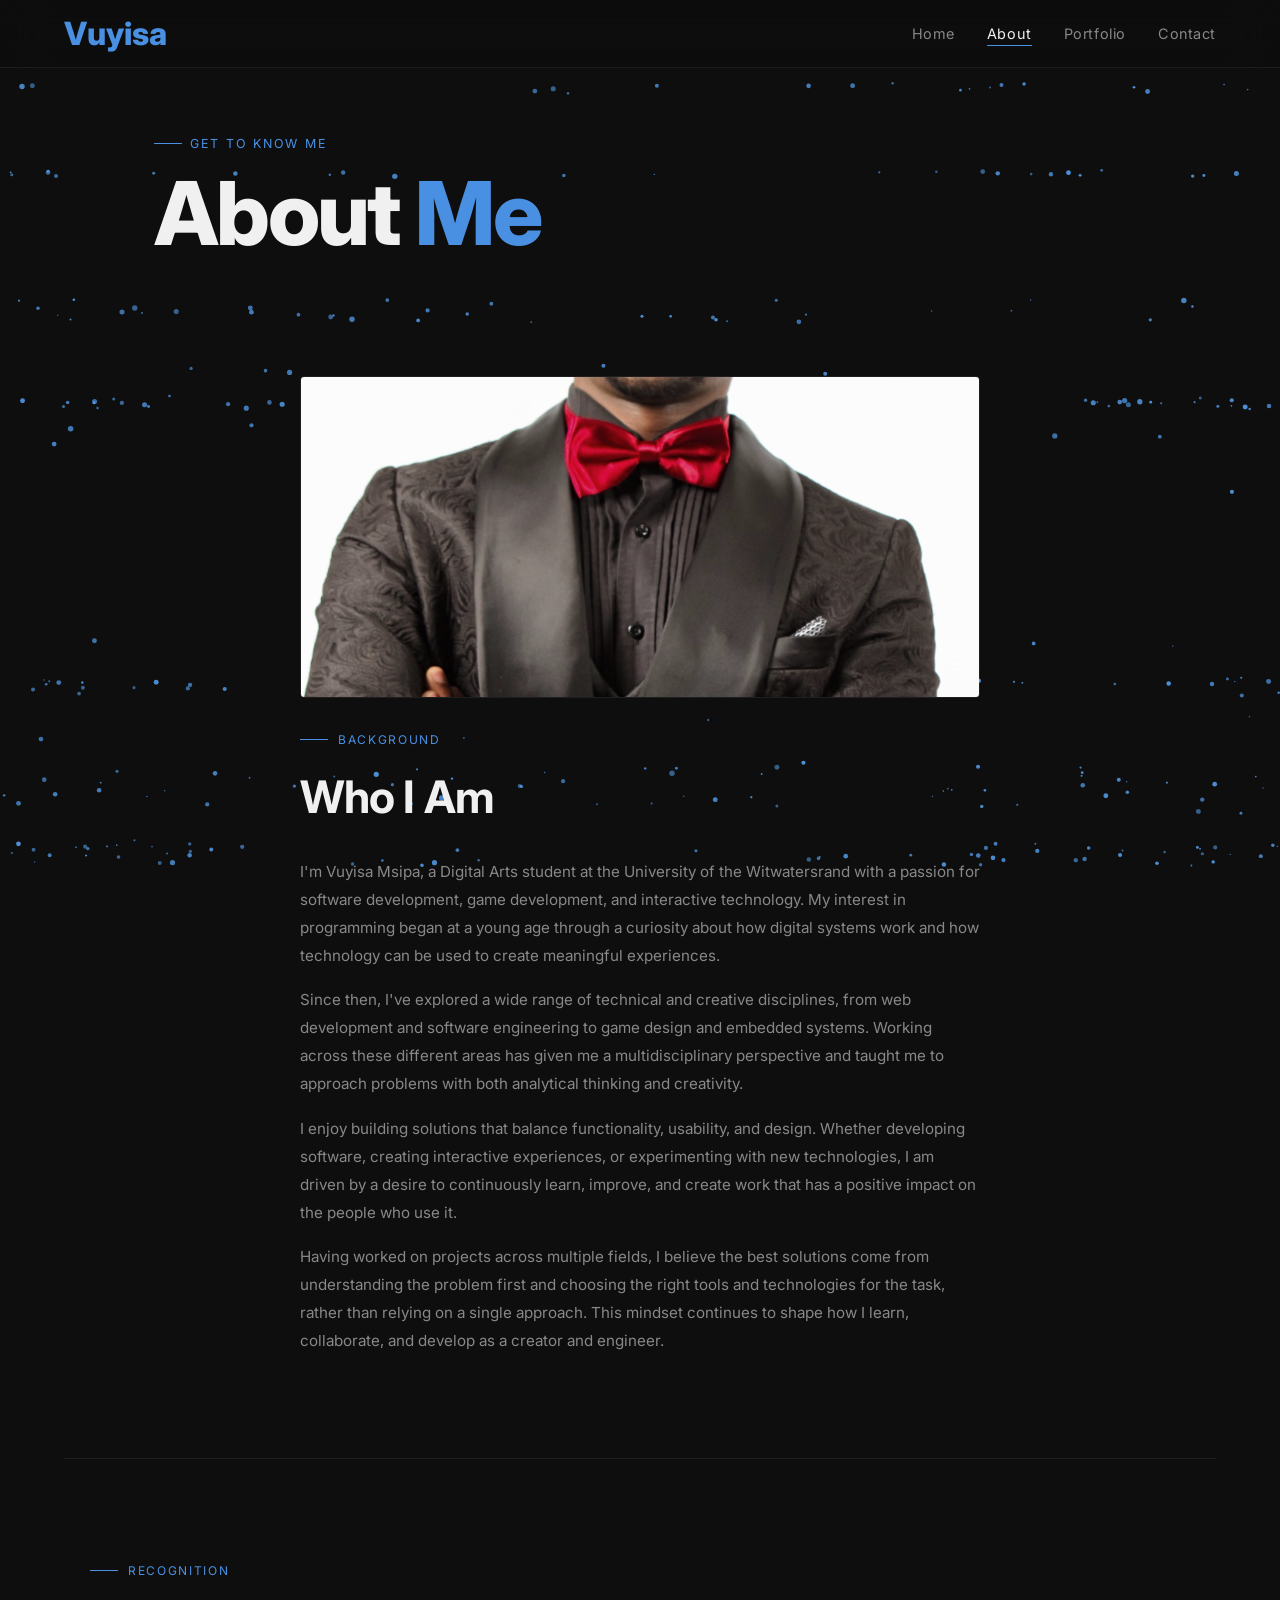
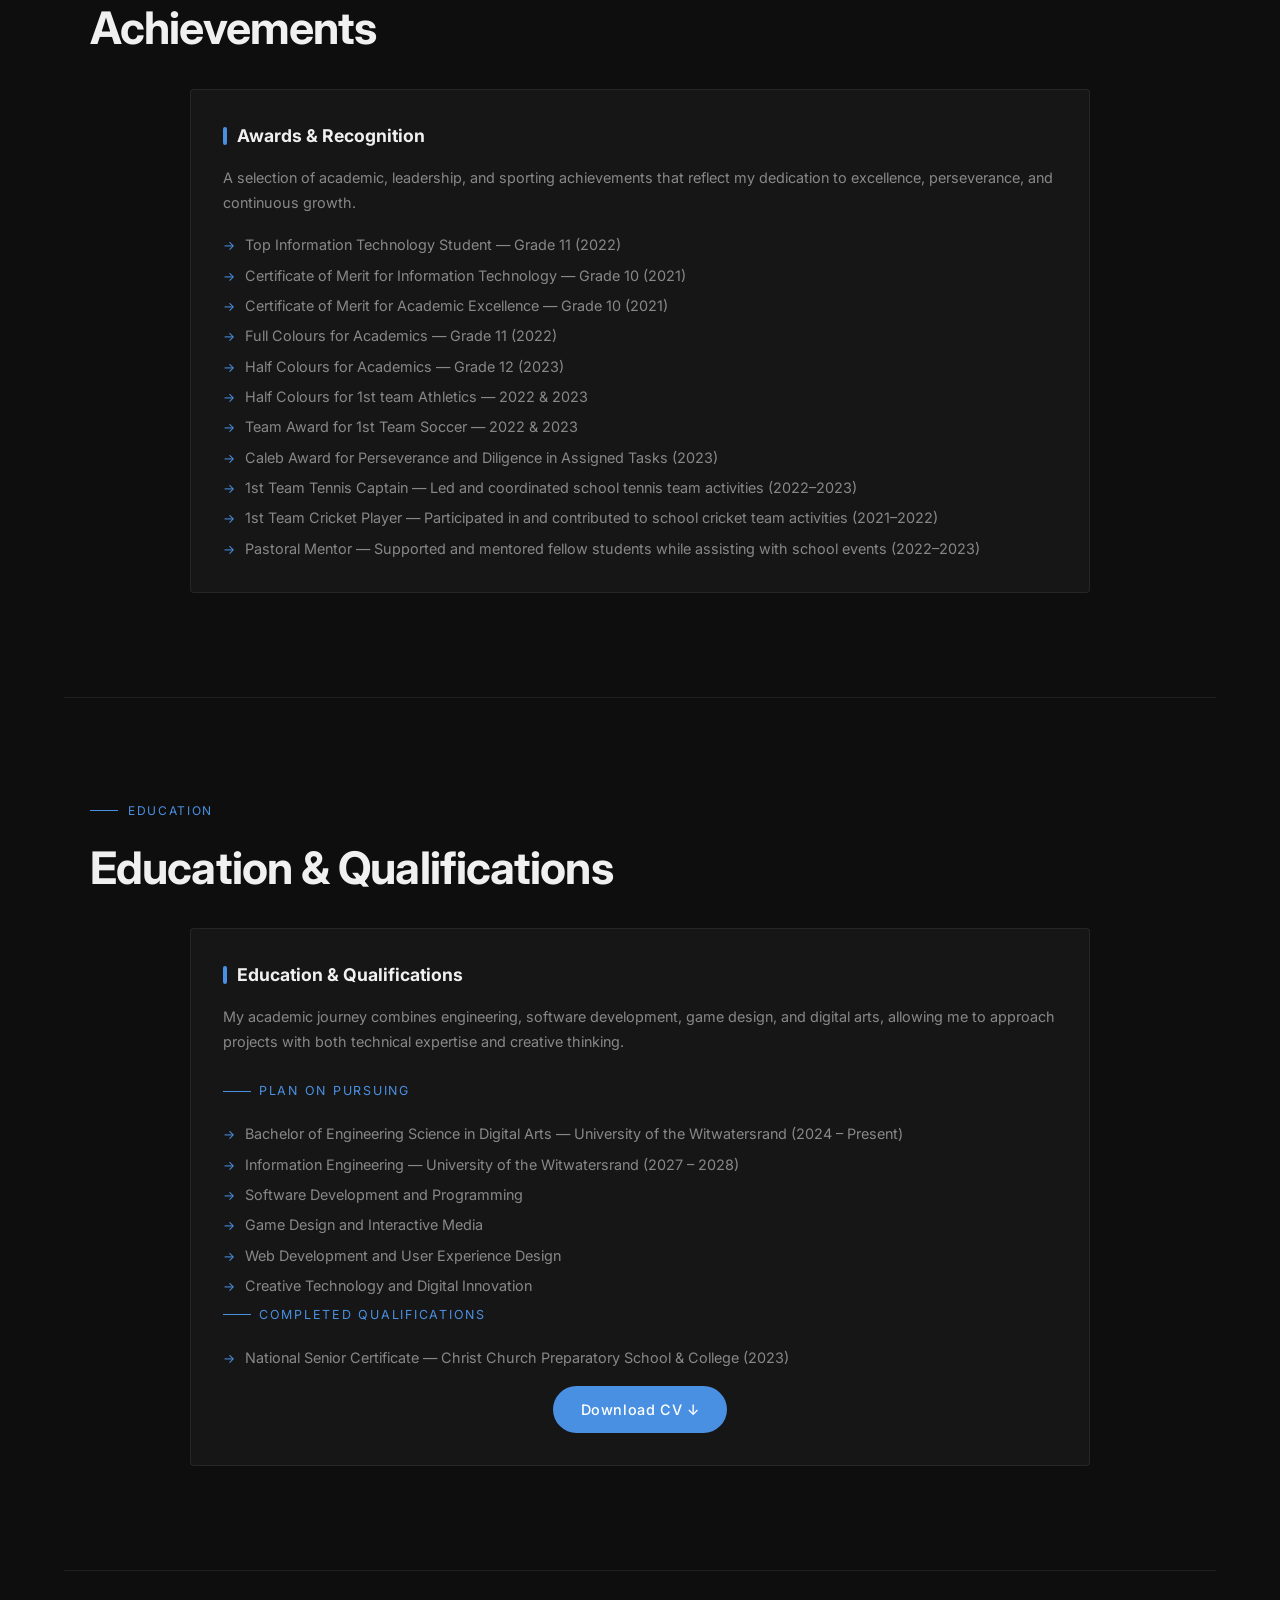
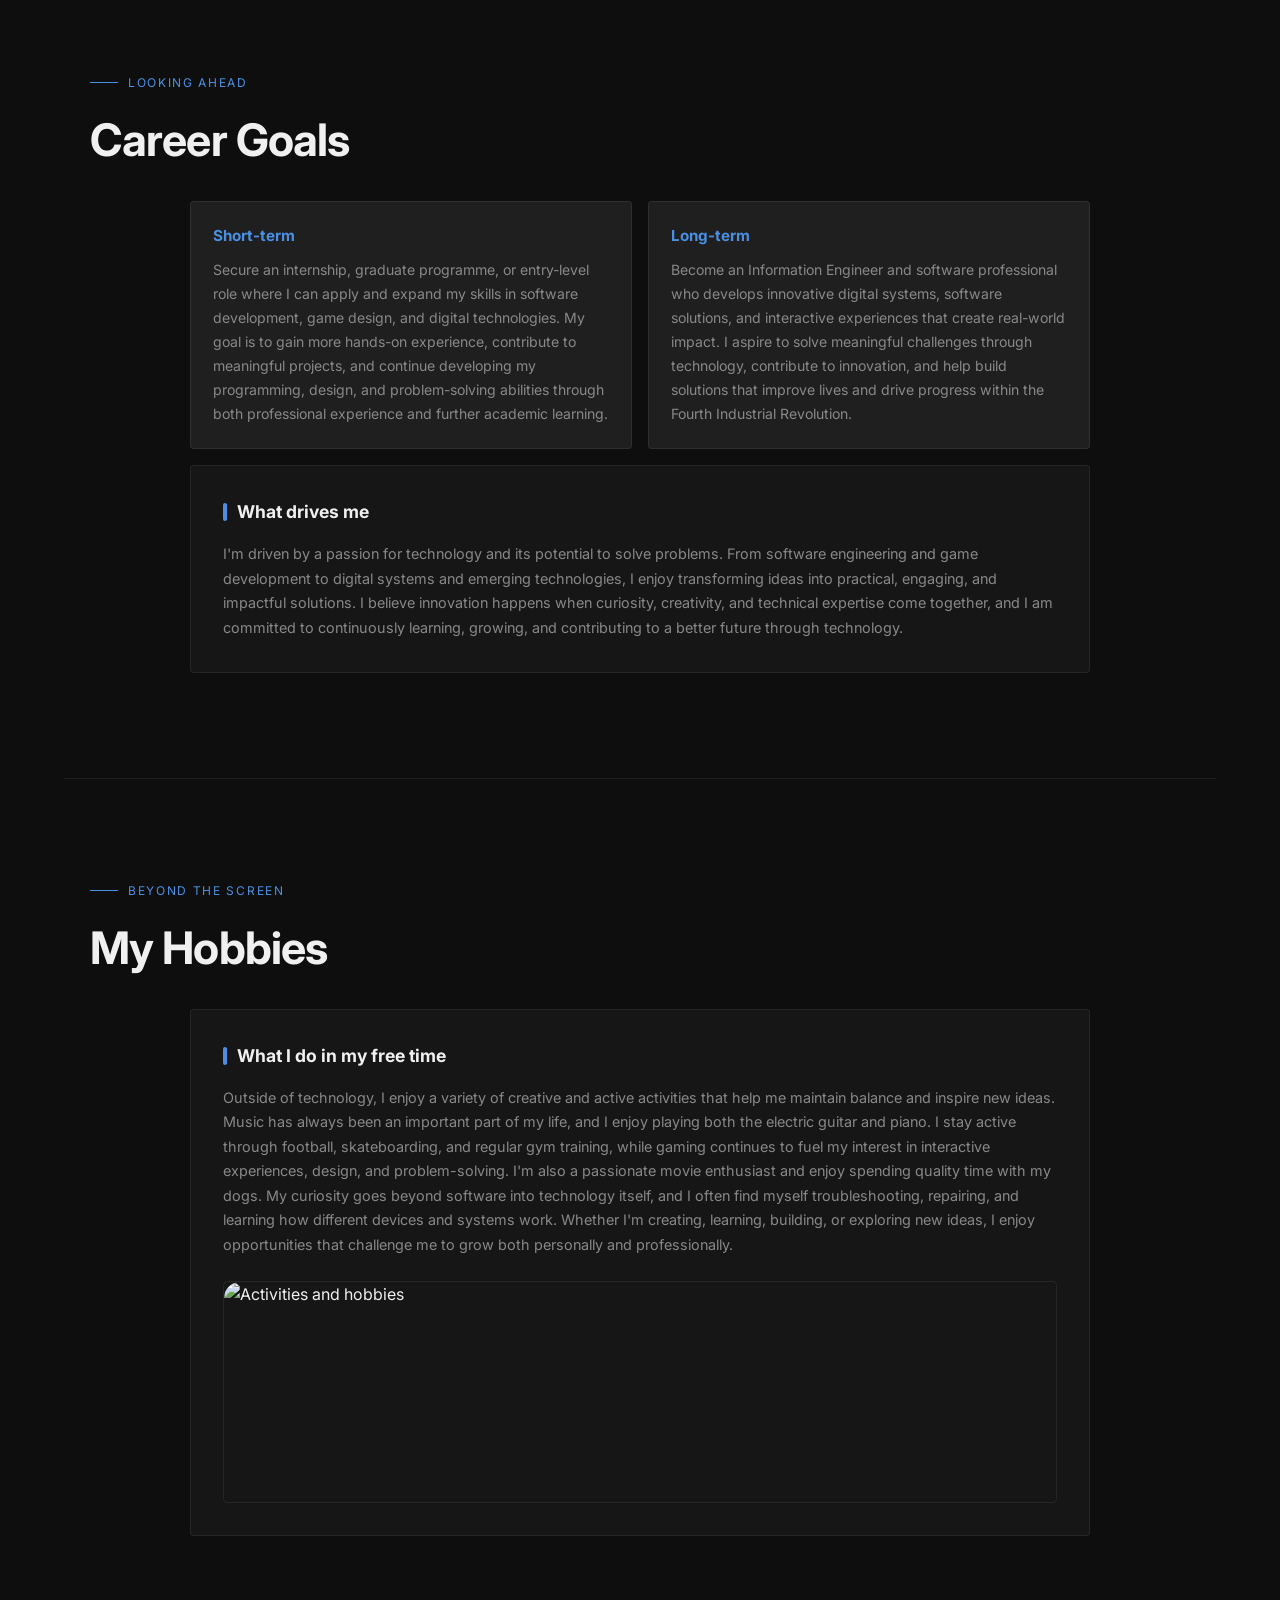
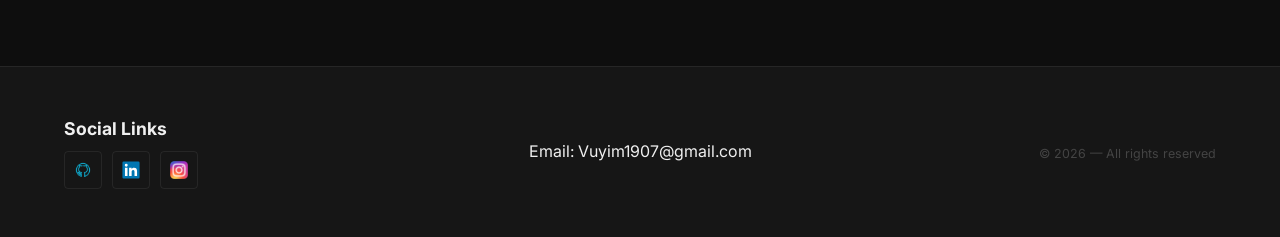
==== about.html @ d7a1ff06 "button position" ====
<!DOCTYPE html>
<html lang="en">
<head>
<meta charset="UTF-8">
<meta name="viewport" content="width=device-width, initial-scale=1.0">
<title>About | Vuyisa Msipa</title>
<link rel="preconnect" href="https://fonts.googleapis.com">
<link rel="preconnect" href="https://fonts.gstatic.com" crossorigin>
<link href="https://fonts.googleapis.com/css2?family=Inter:wght@400;500;700&display=swap" rel="stylesheet"><link rel="stylesheet" href="./CSS/main.css">
<link rel="stylesheet" href="./CSS/layout.css">
<link rel="stylesheet" href="./CSS/components.css">
<link rel="stylesheet" href="./CSS/nav_and_foot.css">
<link rel="stylesheet" href="./CSS/responsive.css">

<script src="./JS/loading.js" defer></script>
<script src="./JS/main.js" defer></script>
<script src="./JS/navigation.js" defer></script>
<script src="./JS/scroll-animation.js" defer></script>
<script src="./JS/modal.js" defer></script>
<script src="./JS/form-validation.js" defer></script>
<script src="./JS/sections.js" defer></script>
<script src="./JS/particles.js" defer></script>
</head>
<body>
  <canvas id="particle-canvas"></canvas>
<div id="loader">
  <div class="ring-wrapper">
    <div class="ring"></div>
    <span class="loading-text">loading...</span>
  </div>
  
  <h1 class="website-name">About</h1>
</div>
 
 <nav id="nav"></nav>
  
  <div class="mob-menu" id="mm"></div>
 
<div class="page-header reveal">
  <div class="page-kicker">Get to know me</div>
  <h1 class="page-title">About <span>Me</span></h1>
</div>
 
<section class="about-sec">
  <div class="inner">
    <div class="intro-grid reveal">
      <div class="intro-img">
        <img src="./Assets/Images/Me.jpg" alt="Vuyisa Msipa">
      </div>
      <div class="intro-text">
        <div class="sec-label">Background</div>
<h2 class="sec-title">Who I Am</h2>

<p>
  I'm Vuyisa Msipa, a Digital Arts student at the University of the Witwatersrand with a passion for software development, game development, and interactive technology. My interest in programming began at a young age through a curiosity about how digital systems work and how technology can be used to create meaningful experiences.
</p>

<p>
  Since then, I've explored a wide range of technical and creative disciplines, from web development and software engineering to game design and embedded systems. Working across these different areas has given me a multidisciplinary perspective and taught me to approach problems with both analytical thinking and creativity.
</p>

<p>
  I enjoy building solutions that balance functionality, usability, and design. Whether developing software, creating interactive experiences, or experimenting with new technologies, I am driven by a desire to continuously learn, improve, and create work that has a positive impact on the people who use it.
</p>

<p>
  Having worked on projects across multiple fields, I believe the best solutions come from understanding the problem first and choosing the right tools and technologies for the task, rather than relying on a single approach. This mindset continues to shape how I learn, collaborate, and develop as a creator and engineer.
</p></div>
    </div>
  </div>
</section>
 
<hr class="divider">
 
<section class="about-sec">
  <div class="inner">
    <div class="reveal">
      <div class="sec-label">Recognition</div>
      <h2 class="sec-title">Achievements</h2>
    </div>


<div class="card reveal">
  <div class="card-head">Awards & Recognition</div>

  <p class="card-desc">
    A selection of academic, leadership, and sporting achievements that reflect my dedication to excellence, perseverance, and continuous growth.
  </p>

  <ul class="styled">
    <li>Top Information Technology Student — Grade 11 (2022)</li>
    <li>Certificate of Merit for Information Technology — Grade 10 (2021)</li>
    <li>Certificate of Merit for Academic Excellence — Grade 10 (2021)</li>
    <li>Full Colours for Academics — Grade 11 (2022)</li>
    <li>Half Colours for Academics — Grade 12 (2023)</li>
    <li>Half Colours for 1st team Athletics — 2022 & 2023</li>
    <li>Team Award for 1st Team Soccer — 2022 & 2023</li>
    <li>Caleb Award for Perseverance and Diligence in Assigned Tasks (2023)</li>
    <li>1st Team Tennis Captain — Led and coordinated school tennis team activities (2022–2023)</li>
    <li>1st Team Cricket Player — Participated in and contributed to school cricket team activities (2021–2022)</li>
    <li>Pastoral Mentor — Supported and mentored fellow students while assisting with school events (2022–2023)</li>
  </ul>
</div>


  </div>
</section>

 
<hr class="divider">

<section class="about-sec">
  <div class="inner">
    <div class="reveal">
      <div class="sec-label">Education</div>
      <h2 class="sec-title">Education & Qualifications</h2>
    </div>

<div class="card reveal">
  <div class="card-head">Education & Qualifications</div>

  <p class="card-desc">
    My academic journey combines engineering, software development, game design, and digital arts, allowing me to approach projects with both technical expertise and creative thinking.
  </p>

  <div class="kicker" >Plan on Pursuing</div>
  <ul class="styled" >
    <li>Bachelor of Engineering Science in Digital Arts — University of the Witwatersrand (2024 – Present)</li>
    <li>Information Engineering — University of the Witwatersrand (2027 – 2028)</li>
    <li>Software Development and Programming</li>
    <li>Game Design and Interactive Media</li>
    <li>Web Development and User Experience Design</li>
    <li>Creative Technology and Digital Innovation</li>
  </ul>

  <div class="kicker">Completed Qualifications</div>
  <ul class="styled">
    <li class="mb-1">National Senior Certificate — Christ Church Preparatory School & College (2023)</li>
  </ul>

<div class="text-center">
  <a href="#" class="btn-p" download>Download CV ↓</a>
</div></div>

  </div>
</section>

 
<hr class="divider">
 
<section class="about-sec">
  <div class="inner">
    <div class="reveal">
      <div class="sec-label">Looking ahead</div>
      <h2 class="sec-title">Career Goals</h2>
    </div>

<div class="reveal">
  <div class="goals-grid">

    <div class="goal-card">
      <h4>Short-term</h4>
      <p>
        Secure an internship, graduate programme, or entry-level role where I can apply and expand my skills in software development, game design, and digital technologies. My goal is to gain more hands-on experience, contribute to meaningful projects, and continue developing my programming, design, and problem-solving abilities through both professional experience and further academic learning.
      </p>
    </div>

    <div class="goal-card">
      <h4>Long-term</h4>
      <p>
        Become an Information Engineer and software professional who develops innovative digital systems, software solutions, and interactive experiences that create real-world impact. I aspire to solve meaningful challenges through technology, contribute to innovation, and help build solutions that improve lives and drive progress within the Fourth Industrial Revolution.
      </p>
    </div>

  </div>

  <div class="card mt-16">
    <div class="card-head">What drives me</div>

    <p class="card-desc mb-0">
      I'm driven by a passion for technology and its potential to solve problems. From software engineering and game development to digital systems and emerging technologies, I enjoy transforming ideas into practical, engaging, and impactful solutions. I believe innovation happens when curiosity, creativity, and technical expertise come together, and I am committed to continuously learning, growing, and contributing to a better future through technology.
    </p>

  </div>
</div>

  </div>
</section>
 
<hr class="divider">
 
<section class="about-sec">
  <div class="inner">
    <div class="reveal">
      <div class="sec-label">Beyond the screen</div>
      <h2 class="sec-title">My Hobbies</h2>
    </div>
    <div class="card reveal">
      <div class="card-head">What I do in my free time</div>
<p class="card-desc">
  Outside of technology, I enjoy a variety of creative and active activities that help me maintain balance and inspire new ideas. Music has always been an important part of my life, and I enjoy playing both the electric guitar and piano. I stay active through football, skateboarding, and regular gym training, while gaming continues to fuel my interest in interactive experiences, design, and problem-solving. I'm also a passionate movie enthusiast and enjoy spending quality time with my dogs. My curiosity goes beyond software into technology itself, and I often find myself troubleshooting, repairing, and learning how different devices and systems work. Whether I'm creating, learning, building, or exploring new ideas, I enjoy opportunities that challenge me to grow both personally and professionally.
</p>
<div class="hobbies-img">
        <img src="https://portfolio-website-alpha-two-33.vercel.app/assets/images/me.jpg" alt="Activities and hobbies">
      </div>
    </div>
  </div>
</section>
 
<footer></footer>


</body>
</html>
---- CSS/main.css ----
*{ margin: 0; padding: 0; box-sizing: border-box; }
:root {
  --bg: #0e0e0e; --section-area-bg: #161616; --surface2: #1f1f1f;
  --border: rgba(255, 255, 255, 0.07); --accent: #4A90E2;
  --accent-dim: rgba(74, 144, 226, 0.15); --accent-glow: rgba(74, 144, 226, 0.3);
  --text: #f0f0f0; --muted: #888; --subtle: #444;
}
html { scroll-behavior: smooth; }
 body {
  font-family: 'Inter', sans-serif; 
  background: var(--bg);
  color: var(--text); 
  overflow-x: hidden; 
  line-height: 1.6; 
}

.website-name {
  font-family: 'Inter', sans-serif; 
  font-size: 48px; 
  font-weight: 700;
  color: var(--accent); 
  letter-spacing: 2px;
  text-transform: uppercase;
}

.loading-text {
  color: var(--text); 
  font-family: 'Inter', sans-serif; 
  font-size: 16px; /* Standardized to body size */
  text-transform: uppercase;
  letter-spacing: 2px;
  animation: pulse-text 2s ease-in-out infinite; 
  z-index: 1;
}

#loader {
  position: fixed;
  inset: 0;
  background: var(--bg); 
  z-index: 9999;
  display: flex;
  flex-direction: column; /* Stacks items vertically */
  text-align: center;
  justify-content: center;
  align-items: center;
  transition: opacity 0.6s ease, visibility 0.6s ease;
}

#loader.done {
  opacity: 0;
  visibility: hidden;
  pointer-events: none;
}

.ring-wrapper {
  position: relative;
  width: 200px;
  height: 200px;
  display: flex;
  justify-content: center;
  align-items: center;
  margin-bottom: 30px; 
}

.ring {
  position: absolute;
  inset: 0;
  border-radius: 50%;
  animation: shiny-ring 2s linear infinite;
}

.ring::before {
  position: absolute;
  content: '';
  left: 0;
  top: 0;
  height: 100%;
  width: 100%;
  border-radius: 50%;
  box-shadow: 0 0 5px rgba(255, 255, 255, 0.3);
}


@keyframes shiny-ring {
  0% {
    transform: rotate(0deg);
    box-shadow: 1px 5px 2px var(--accent);
  }
  50% {
    transform: rotate(180deg);
    box-shadow: 1px 5px 7px var(--surface2); /* The crisp white reflection sweep */
  }
  100% {
    transform: rotate(360deg);
    box-shadow: 1px 5px 2px var(--accent);
  }
}

@keyframes pulse-text {
  0%, 100% {
    opacity: 1;
    color: var(--text);
  }
  50% {
    opacity: 0.15;
    color: var(--bg);
  }
}
---- CSS/layout.css ----
section { position: relative; z-index: 1; }
.inner { max-width: 1100px; margin: 0 auto; }
.page-header { padding: clamp(7rem, 14vh, 10rem) clamp(1.5rem, 5vw, 4rem) clamp(2rem, 4vw, 3rem); max-width: 1100px; margin: 0 auto; }
.page-kicker { display: inline-flex; align-items: center; gap: 8px; font-family: Inter, sans-serif; font-size: .78rem; color: var(--accent); letter-spacing: .14em; text-transform: uppercase; margin-bottom: 1rem; }
.page-kicker::before { content: ''; width: 28px; height: 1px; background: var(--accent); }
.page-title { font-family: 'Inter', sans-serif; font-size: clamp(3rem, 7vw, 5.5rem); font-weight: 800; line-height: 1; letter-spacing: -.03em; margin-bottom: 1.2rem; }
.page-title span { color: var(--accent); }
.page-intro { color: var(--muted); font-size: 1rem; line-height: 1.8; max-width: 600px; }

/* Section Specific Layouts */
.hero { min-height: 100vh; padding: clamp(6rem, 12vh, 10rem) clamp(1.5rem, 5vw, 4rem) 5rem; display: grid; grid-template-columns: 1fr 1fr; align-items: center; gap: 4rem; max-width: 1200px; margin: 0 auto; }
.about-sec { padding: clamp(2rem, 4vw, 4rem) clamp(1.5rem, 5vw, 4rem); }
.intro-grid { 
  display: grid; 
  grid-template-columns: 1fr; 
  gap: 2rem;                 
  align-items: start; 
  max-width: 680px;           
  margin: 0 auto; 
}
.skills-sec { background: var(--section-area-bg); border-top: 1px solid var(--border); border-bottom: 1px solid var(--border); padding: clamp(4rem, 8vw, 7rem) clamp(1.5rem, 5vw, 4rem); }
.skills-lay { display: grid; grid-template-columns: 1fr 1.15fr; gap: 48px; align-items: start; }
.proj-sec { padding: clamp(4rem, 8vw, 7rem) clamp(1.5rem, 5vw, 4rem); }
.proj-grid { display: grid; grid-template-columns: repeat(3, 1fr); gap: 24px; max-width: 1200px; margin: 0 auto; }
.projects-sec { padding: 0 clamp(1.5rem, 5vw, 4rem) clamp(4rem, 8vw, 7rem); }
.proj-stack { display: flex; flex-direction: column; gap: 2px; }
.contact-sec { padding: 0 clamp(1.5rem, 5vw, 4rem) clamp(4rem, 8vw, 7rem); }
.cta-sec { padding: clamp(3rem, 6vw, 5rem) clamp(1.5rem, 5vw, 4rem); }
.divider { border: none; border-top: 1px solid var(--border); margin: clamp(2rem, 4vw, 4rem) clamp(1.5rem, 5vw, 4rem); }
---- CSS/components.css ----
/* Typography & Labels */
.sec-label { font-family: Inter, sans-serif; font-size: .75rem; color: var(--accent); letter-spacing: .14em; text-transform: uppercase; margin-bottom: .8rem; display: flex; align-items: center; gap: 10px; }
.sec-label::before { content: ''; width: 28px; height: 1px; background: var(--accent); }
.sec-title { font-family: 'Inter', sans-serif; font-size: clamp(1.8rem, 3.5vw, 2.8rem); font-weight: 700; letter-spacing: -.02em; margin-bottom: 1.5rem; }
.kicker { display: inline-flex; align-items: center; gap: 8px; font-family: Inter, sans-serif; font-size: .78rem; color: var(--accent); letter-spacing: .14em; text-transform: uppercase; margin-bottom: 1.4rem; }
.kicker::before { content: ''; width: 28px; height: 1px; background: var(--accent); }
.tw-wrap { font-family: Inter, sans-serif; font-size: clamp(.95rem, 1.5vw, 1.05rem); color: var(--text); margin-bottom: 1.6rem; min-height: 1.6em; }
.tw-wrap::after { content: '|'; color: var(--accent); animation: blink .7s step-end infinite; }
@keyframes blink { 50% { opacity: 0; } }

/* Buttons */
.btn-p { display: inline-flex; align-items: center; gap: 8px; padding: .75rem 1.75rem; border-radius: 50px; background: var(--accent); color: #fff; font-size: .9rem; font-weight: 500; letter-spacing: .04em; text-decoration: none; border: none; cursor: pointer; transition: transform .2s, box-shadow .2s; }
.btn-p:hover { transform: translateY(-2px); box-shadow: 0 8px 24px var(--accent-glow); }
.btn-submit { width: 100%; padding: .9rem 1.5rem; border-radius: 50px; background: var(--accent); color: #fff; font-family: Inter, sans-serif; font-size: .95rem; font-weight: 500; letter-spacing: .04em; border: none; cursor: pointer; transition: transform .2s, box-shadow .2s; margin-top: .5rem; }
.btn-submit:hover { transform: translateY(-2px); box-shadow: 0 8px 24px var(--accent-glow); }


/* General Cards & Blocks */
.card { background: var(--section-area-bg); border: 1px solid var(--border); border-radius: 4px; padding: 2rem; margin-bottom: 2px; max-width: 900px; margin-inline: auto; }
.card:hover { border-color: rgba(74, 144, 226, .2); }
.card-head { font-family: Inter, sans-serif; font-weight: 700; font-size: 1.1rem; margin-bottom: 1rem; display: flex; align-items: center; gap: 10px; }
.card-head::before { content: ''; width: 4px; height: 18px; background: var(--accent); border-radius: 2px; }
.card-desc { color: var(--muted); font-size: .9rem; line-height: 1.7; margin-bottom: 1.2rem; }
.cta-box { background: var(--section-area-bg); border: 1px solid var(--border); border-radius: 4px; padding: 3rem; text-align: center; max-width: 1100px; margin: 0 auto; }
.cta-box h3 { font-family: Inter, sans-serif; font-size: clamp(1.4rem, 2.5vw, 2rem); font-weight: 700; margin-bottom: .8rem; }
.cta-box p { color: var(--muted); font-size: .95rem; line-height: 1.7; max-width: 500px; margin: 0 auto 2rem; }

/* Lists & Goals */
ul.styled { list-style: none; display: flex; flex-direction: column; gap: 8px; }
ul.styled li { display: flex; align-items: flex-start; gap: 10px; color: var(--muted); font-size: .9rem; line-height: 1.55; }
ul.styled li::before { content: '→'; color: var(--accent); font-family: Inter, sans-serif; font-size: .8rem; flex-shrink: 0; margin-top: 2px; }
.goals-grid { display: grid; grid-template-columns: 1fr 1fr; gap: 16px; max-width: 900px; margin: 0 auto; }
.goal-card { background: var(--surface2); border: 1px solid var(--border); border-radius: 4px; padding: 1.4rem; }
.goal-card h4 { font-family: Inter, sans-serif; font-size: .95rem; font-weight: 700; margin-bottom: .6rem; color: var(--accent); }
.goal-card p { color: var(--muted); font-size: .88rem; line-height: 1.7; }

/* Images & Visuals */
.intro-img { border-radius: 4px; overflow: hidden; border: 1px solid var(--border); }
.intro-img img { width: 100%; height: 320px; object-fit: cover; filter: grayscale(20%); transition: filter .4s; display: block; }
.intro-img:hover img { filter: none; }
.hobbies-img { border-radius: 4px; overflow: hidden; border: 1px solid var(--border); margin-top: 1.5rem; }
.hobbies-img img { width: 100%; height: 220px; object-fit: cover; display: block; filter: grayscale(20%); transition: filter .4s; border-radius: 16px; }
.hobbies-img:hover img { filter: none; }
.photo-frame { position: relative; width: clamp(220px, 32vw, 360px); aspect-ratio: 1; border-radius: 16px; }
.photo-frame::before { content: ''; position: absolute; inset: -12px; border-radius: 50%; border: 1px solid var(--accent-glow); animation: pulse 3s ease-in-out infinite; }
.photo-frame::after { content: ''; position: absolute; inset: -24px; border-radius: 50%; border: 1px solid rgba(74, 144, 226, .1); animation: pulse 3s 1s ease-in-out infinite; }
.photo-frame img { width: 100%; height: 100%; object-fit: cover; border-radius: 50%; border: 3px solid var(--surface2); filter: grayscale(20%); transition: filter .4s; }
.photo-frame img:hover { filter: none; }
@keyframes pulse { 0%, 100% { transform: scale(1); opacity: 1; } 50% { transform: scale(1.04); opacity: .6; } }

/* Skills Layout & Elements */
.sk-tech-label { font-size: .68rem; letter-spacing: .14em; font-family: Inter, sans-serif; color: var(--subtle); text-transform: uppercase; margin-bottom: 14px; font-weight: 500; }
.sk-divider { width: 100%; height: 1px; background: var(--border); margin: 20px 0; }
.skills-grid { display: grid; grid-template-columns: repeat(4, 1fr); gap: 8px; }
.sk { aspect-ratio: 1; background: var(--surface2); border: 1px solid var(--border); border-radius: 10px; display: flex; flex-direction: column; align-items: center; justify-content: center; gap: 7px; padding: 14px 8px 10px; transition: border-color .2s, background .2s, transform .2s; opacity: 0; transform: scale(.9); }
.sk.visible { opacity: 1; transform: scale(1); }
.sk:hover { border-color: var(--accent); background: var(--accent-dim); transform: scale(1.06); }
.sk img { width: 26px; height: 26px; object-fit: contain; }
.sk span { font-size: .58rem; color: var(--muted); font-family: Inter, sans-serif; text-align: center; }
.skills-desc { color: var(--muted); line-height: 1.8; font-size: .9rem; font-weight: 300; margin: 0; }
.core-strengths { display: grid; grid-template-columns: repeat(2, 1fr); gap: 8px; margin-top: 0; max-width: 560px; margin-inline: auto; }
.strength-card { background: var(--surface2); border: 1px solid var(--border); border-radius: 10px; min-height: 52px; display: flex; align-items: center; justify-content: flex-start; gap: 12px; padding: .85rem 1.25rem; text-align: left; transform: scale(1); transition: transform 0.25s ease, border-color 0.25s ease, background 0.25s ease;  }
.strength-card:hover { border-color: var(--accent); background: var(--accent-dim); transform: scale(1.06); position: relative; }
.strength-card::before { content: ''; width: 6px; height: 6px; border-radius: 50%; background: var(--border); flex-shrink: 0; transition: background .2s; }
.strength-card:hover::before { background: var(--accent); }
.strength-card h4 { margin: 0; font-family: Inter, sans-serif; font-size: .85rem; font-weight: 600; color: var(--text); transition: color .2s; }
.strength-card:hover h4 { color: var(--accent); }

/* Portfolio Project Components */
.proj-grid .pc { background: var(--section-area-bg); border: 1px solid var(--border); border-radius: 16px; overflow: hidden; transition: border-color .3s, transform .3s; }
.proj-grid .pc:hover { border-color: rgba(74, 144, 226, .35); transform: translateY(-4px); }
.pc-img { overflow: hidden; aspect-ratio: 16/10; }
.pc-img img { width: 100%; height: 100%; object-fit: cover; filter: grayscale(25%) brightness(.85); transition: filter .4s, transform .4s; }
.proj-grid .pc:hover .pc-img img { filter: none; transform: scale(1.05); }
.pc-body { padding: 1.2rem 1.4rem; }
.proj-grid .pc-title { font-family: Inter, sans-serif; font-weight: 700; font-size: 1rem; margin-bottom: .5rem; }
.proj-grid .pc-desc { color: var(--muted); font-size: .85rem; line-height: 1.65; margin-bottom: 1rem; }
.pc-link { font-size: .82rem; color: var(--accent); text-decoration: none; letter-spacing: .04em; display: inline-flex; align-items: center; gap: 6px; transition: gap .2s; border-radius: 50px; }
.pc-link:hover { gap: 12px; }
.pc-link::after { content: '→'; }

.proj-stack .pc { background: var(--section-area-bg); border: 1px solid var(--border); border-radius: 16px; overflow: hidden; display: grid; grid-template-columns: 380px 1fr; opacity: 0; transform: translateY(30px); transition: opacity .5s, transform .5s, border-color .3s; }
.proj-stack .pc:nth-child(even) { direction: rtl; }
.proj-stack .pc:nth-child(even) > * { direction: ltr; }
.proj-stack .pc.visible { opacity: 1; transform: none; }
.proj-stack .pc:hover { border-color: rgba(74, 144, 226, .35); }
.pc-thumb { overflow: hidden; aspect-ratio: 16/10; }
.pc-thumb img { width: 100%; height: 100%; object-fit: cover; filter: grayscale(30%) brightness(.8); transition: filter .5s, transform .5s; display: block; }
.proj-stack .pc:hover .pc-thumb img { filter: none; transform: scale(1.04); }
.pc-info { padding: 2rem 2.5rem; display: flex; flex-direction: column; justify-content: center; gap: 1rem; }
.pc-num { font-family: Inter, sans-serif; font-size: .7rem; color: var(--accent); letter-spacing: .1em; }
.proj-stack .pc-title { font-family: Inter, sans-serif; font-size: clamp(1.1rem, 2vw, 1.4rem); font-weight: 700; }
.proj-stack .pc-desc { color: var(--muted); font-size: .9rem; line-height: 1.7; max-width: 400px; }
.pc-tags { display: flex; flex-wrap: wrap; gap: 8px; }
.tag { font-family: Inter, sans-serif; font-size: .68rem; padding: 4px 10px; border-radius: 2px; background: var(--accent-dim); color: var(--accent); letter-spacing: .06em; }
.pc-btn { align-self: flex-start; display: inline-flex; align-items: center; gap: 8px; padding: .6rem 1.4rem; border-radius: 2px; background: transparent; border: 1px solid var(--subtle); color: var(--muted); font-size: .85rem; font-weight: 500; letter-spacing: .04em; transition: border-color .2s, color .2s, gap .2s; }
.pc-btn:hover { border-color: var(--accent); color: var(--accent); gap: 14px; cursor: pointer; }

/* Contact Forms & Elements */
.form-card { background: var(--section-area-bg); border: 1px solid var(--border); border-radius: 16px; padding: clamp(2.5rem, 6vw, 3.5rem); box-shadow: 0 20px 40px rgba(0, 0, 0, 0.3); }
.form-card h3 { font-family: 'Inter', sans-serif; font-size: 1.3rem; font-weight: 700; margin-bottom: .5rem; }
.form-card p { color: var(--muted); font-size: .88rem; line-height: 1.6; margin-bottom: 2rem; }
.field { margin-bottom: 2rem; }
.field label { display: block; font-family: Inter, sans-serif; font-size: .72rem; color: var(--accent); letter-spacing: .1em; text-transform: uppercase; margin-bottom: .5rem; }
.field input, .field textarea { width: 100%; background: var(--surface2); border: 1px solid var(--border); border-radius: 8px; padding: 1.1rem 1.25rem; color: var(--text); font-family: Inter, sans-serif; font-size: .95rem; line-height: 1.5; transition: border-color .2s, background-color .2s; outline: none; resize: vertical; }
.field input:focus, .field textarea:focus { border-color: var(--accent); background: var(--bg); }
.field input::placeholder, .field textarea::placeholder { color: var(--subtle); }
.field textarea { min-height: 165px; }

.form-success { display: none; text-align: center; padding: 2rem; color: var(--accent); font-family: Inter, sans-serif; font-size: .9rem; }
.form-success.show { display: block; }
.err { color: #e05; font-size: .78rem; margin-top: 4px; font-family: Inter, sans-serif; display: none; }
.err.show { display: block; }

/* Modals */
.modal-bg { position: fixed; inset: 0; background: rgba(0, 0, 0, .85); z-index: 2000; display: flex; align-items: center; justify-content: center; padding: 1.5rem; opacity: 0; visibility: hidden; transition: opacity .3s, visibility .3s; backdrop-filter: blur(8px); }
.modal-bg.open { opacity: 1; visibility: visible; }
.modal { background: var(--section-area-bg); border: 1px solid rgba(74, 144, 226, .25); border-radius: 4px; max-width: 760px; width: 100%; max-height: 90vh; overflow-y: auto; position: relative; transform: scale(.95) translateY(20px); transition: transform .3s; }
.modal-bg.open .modal { transform: none; }
.modal-img { width: 100%; aspect-ratio: 16/9; object-fit: cover; display: block; }
.modal-body { padding: 2rem; }
.modal-num { font-family: Inter, sans-serif; font-size: .7rem; color: var(--accent); letter-spacing: .1em; margin-bottom: .5rem; }
.modal-title { font-family: Inter, sans-serif; font-size: 1.6rem; font-weight: 800; margin-bottom: 1rem; }
.modal-desc { color: var(--muted); font-size: .9rem; line-height: 1.8; margin-bottom: 1.5rem; }
.modal-tags { display: flex; flex-wrap: wrap; gap: 8px; margin-bottom: 1.5rem; }
.modal-close { position: absolute; top: 1rem; right: 1rem; background: var(--surface2); border: 1px solid var(--border); border-radius: 50%; width: 36px; height: 36px; display: flex; align-items: center; justify-content: center; font-size: 1.1rem; color: var(--muted); transition: color .2s, border-color .2s; }
.modal-close:hover { color: var(--text); border-color: var(--accent); }
.modal-section { margin-bottom: 1.2rem; }
.modal-section h4 { font-family: Inter, sans-serif; font-size: .9rem; font-weight: 700; margin-bottom: .5rem; color: var(--accent); }
.modal-section p { color: var(--muted); font-size: .88rem; line-height: 1.7; }

/* Utilities & Animations */
.intro-text p { color: var(--muted); line-height: 1.85; font-size: .95rem; }
.intro-text p+p { margin-top: 1rem; }
.reveal { opacity: 0; transform: translateY(28px); transition: opacity .6s, transform .6s; }
.reveal.visible { opacity: 1; transform: none; }
.hero-text { opacity: 0; transform: translateY(24px); animation: hIn .8s .9s cubic-bezier(.4, 0, .2, 1) forwards; }
.hero-vis { opacity: 0; animation: hIn .8s 1.1s cubic-bezier(.4, 0, .2, 1) forwards; display: flex; align-items: center; justify-content: center; }
@keyframes hIn { to { opacity: 1; transform: none; } }
.scroll-ind { position: absolute; bottom: 2rem; left: 50%; transform: translateX(-50%); display: flex; flex-direction: column; align-items: center; gap: 6px; color: var(--subtle); font-family: Inter, sans-serif; font-size: .68rem; letter-spacing: .1em; animation: bob 2s ease-in-out infinite; }
@keyframes bob { 0%, 100% { transform: translateX(-50%) translateY(0); } 50% { transform: translateX(-50%) translateY(6px); } }
.scroll-ind::after { content: ''; width: 1px; height: 40px; background: linear-gradient(var(--subtle), transparent); }
/*3D Particle Canvas*/
#particle-canvas {
  position: fixed;
  top: 0;
  left: 0;
  width: 100vw;
  height: 100vh;
  display: block;
  z-index: -1;
  pointer-events: none; 
}

/* Extracted Utility Classes */
.text-accent { color: var(--accent); }
.text-center { text-align: center; }
.section-header-centered { text-align: center; margin-bottom: 3rem; }
.centered-label { justify-content: center; transform: translateX(14px); }
.large-title { font-size: 3rem; margin-bottom: 0; }
.left-label { text-align: left; margin-bottom: 14px; }
.btn-wrapper-centered { text-align: center; margin-top: 4rem; }

/* Contact Form Utilities */
.contact-header { display: flex; flex-direction: column; align-items: center; padding-bottom: 2rem; }
.contact-intro { text-align: center; margin: 0 auto; }
.form-wrapper { max-width: 650px; margin: 0 auto; }
.form-success-note { color: var(--muted); font-size: .82rem; }

/* About Page Utilities */
.mb-1 { margin-bottom: 1rem; }
.mt-16 { margin-top: 16px; }
.mb-0 { margin-bottom: 0 !important; }
---- CSS/nav_and_foot.css ----
/* Navigation Bar */
nav { 
  position: fixed; 
  top: 0; 
  left: 0; 
  right: 0; 
  z-index: 1000; 
  display: flex; 
  align-items: center; 
  justify-content: space-between; 
  padding: 0 clamp(1.5rem, 5vw, 4rem); 
  height: 68px; 
  background: rgba(14, 14, 14, .97); 
  backdrop-filter: blur(20px); 
  border-bottom: 1px solid var(--border); 
  transition: background .3s; 
}

.nav-logo { 
  font-family: Inter, sans-serif; 
  font-weight: 800; 
  font-size: 2rem; 
  color: var(--accent); 
  text-decoration: none; 
  position: relative; 
}

.nav-links { 
  display: flex; 
  gap: 2rem; 
  list-style: none; 
}

.nav-links a { 
  color: var(--muted); 
  text-decoration: none; 
  font-size: .9rem; 
  letter-spacing: .04em; 
  transition: color .2s; 
  position: relative; 
}

.nav-links a::after { 
  content: ''; 
  position: absolute; 
  bottom: -4px; 
  left: 0; 
  right: 0; 
  height: 1px; 
  background: var(--accent); 
  transform: scaleX(0); 
  transform-origin: left; 
  transition: transform .25s; 
}

.nav-links a:hover { 
  color: var(--text); 
}

.nav-links a:hover::after, 
.nav-links a.active::after { 
  transform: scaleX(1); 
}

.nav-links a.active { 
  color: var(--text); 
}

/* Responsive Hamburger Layout Components */
.ham { 
  display: none; 
  flex-direction: column; 
  gap: 5px; 
  background: none; 
  border: none; 
  padding: 4px; 
}

.ham span { 
  width: 24px; 
  height: 1.5px; 
  background: var(--text); 
  transition: transform .3s, opacity .3s; 
  display: block; 
}

/* Mobile Slide Overlay Menu */
.mob-menu { 
  display: none; 
  position: fixed; 
  top: 68px; 
  left: 0; 
  right: 0; 
  bottom: 0; 
  background: rgba(14, 14, 14, .97); 
  z-index: 999; 
  flex-direction: column; 
  align-items: center; 
  justify-content: center; 
  gap: 2.5rem; 
}

.mob-menu.open { 
  display: flex; 
}

.mob-menu a { 
  font-family: Inter, sans-serif; 
  font-size: 2rem; 
  font-weight: 700; 
  color: var(--text); 
  text-decoration: none; 
  transition: color .2s; 
}

.mob-menu a:hover { 
  color: var(--accent); 
}


/*FOOTER */
footer { 
  background: var(--section-area-bg); 
  border-top: 1px solid var(--border); 
  padding: 3rem clamp(1.5rem, 5vw, 4rem); 
  
  display: grid;
  grid-template-columns: 1fr auto 1fr;
  align-items: center;
  gap: 2rem; 
  
  position: relative; 
  z-index: 1; 
  margin-top: clamp(3rem, 6vw, 6rem); 
}

.f-logo { 
  font-family: Inter, sans-serif; 
  font-weight: 700; 
  font-size: 1.1rem; 
}

.f-copy { 
  color: var(--subtle); 
  font-size: .78rem; 
  font-family: Inter, sans-serif; 
  margin-top: 4px; 
}

/* Social Links & Icons */
.soc-row { 
  display: flex; 
  gap: 10px; 
}

.soc { 
  display: inline-flex; 
  align-items: center; 
  justify-content: center; 
  width: 38px; 
  height: 38px; 
  border: 1px solid var(--border); 
  border-radius: 4px; 
  text-decoration: none; 
  transition: border-color .2s ease; 
}

/* Turns the border blue on hover */
.soc:hover { 
  border-color: #007BFF; 
}

.soc img {
  width: 18px;
  height: 18px;
  object-fit: contain;
  transition: opacity 0.2s ease;
}

.soc:hover img {opacity: 0.8;}
---- CSS/responsive.css ----
@media(max-width: 900px) {
  .hero { grid-template-columns: 1fr; text-align: center; padding-top: 8rem; }
  .hero-vis { order: -1; }
  .photo-frame { width: 180px; }
  .hero-desc { max-width: 100%; margin-inline: auto; }
  .kicker { justify-content: center; }
  .skills-lay { grid-template-columns: 1fr; gap: 2rem; }
  .proj-grid { grid-template-columns: 1fr; }
  .proj-stack .pc { grid-template-columns: 1fr; }
  .proj-stack .pc:nth-child(even) { direction: ltr; }
  .pc-thumb { aspect-ratio: 16/9; }
}

@media(max-width: 768px) {
  .intro-grid { grid-template-columns: 1fr; }
  .goals-grid { grid-template-columns: 1fr; }
  footer {
    grid-template-columns: 1fr;
    justify-content: center;
    text-align: center;
    gap: 2.5rem;
  }
  footer > div {
    display: flex !important;
    flex-direction: column !important;
    align-items: center !important;
    text-align: center !important;
  }
}

@media(max-width: 640px) {
  .nav-links { display: none; }
  .ham { display: flex; }
  .proj-grid { grid-template-columns: 1fr; }
}

@media (pointer: coarse) {
  body, a, button, .soc-card, .ham {
    cursor: auto !important;
  }
}
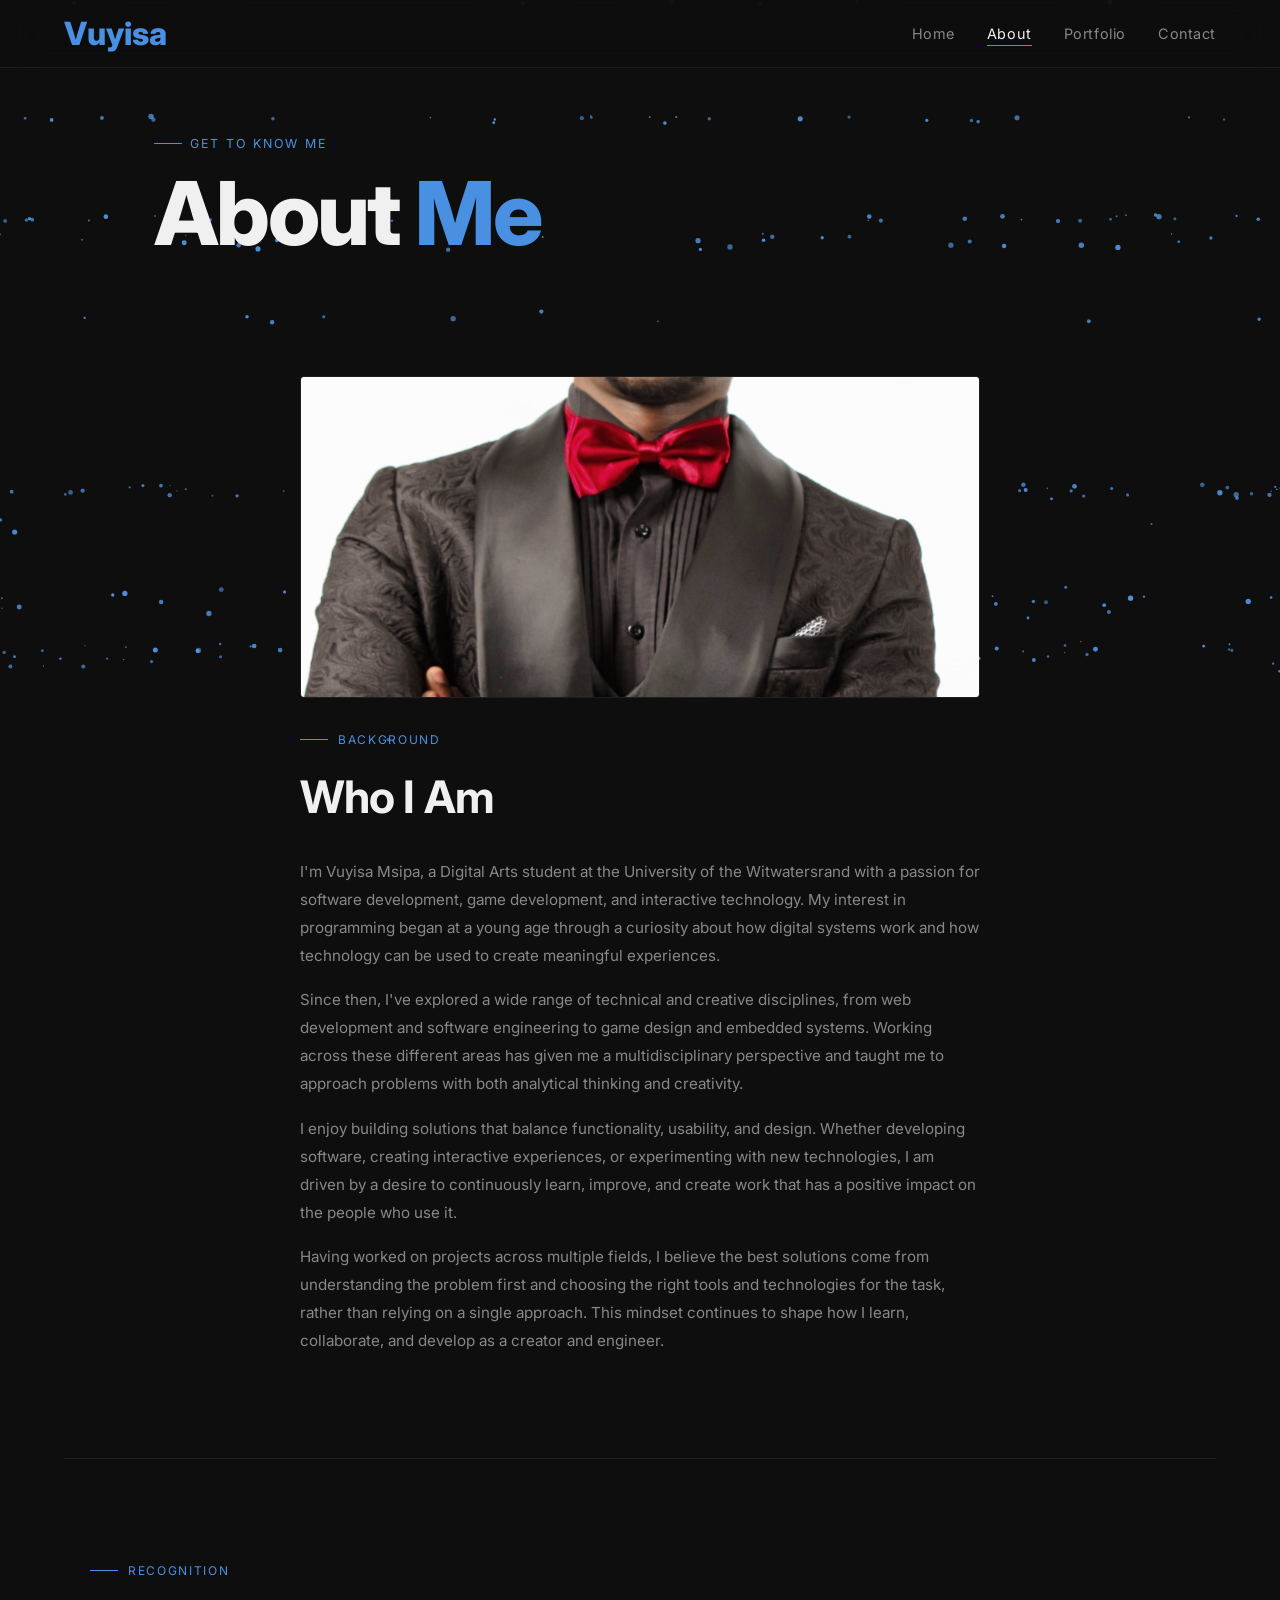
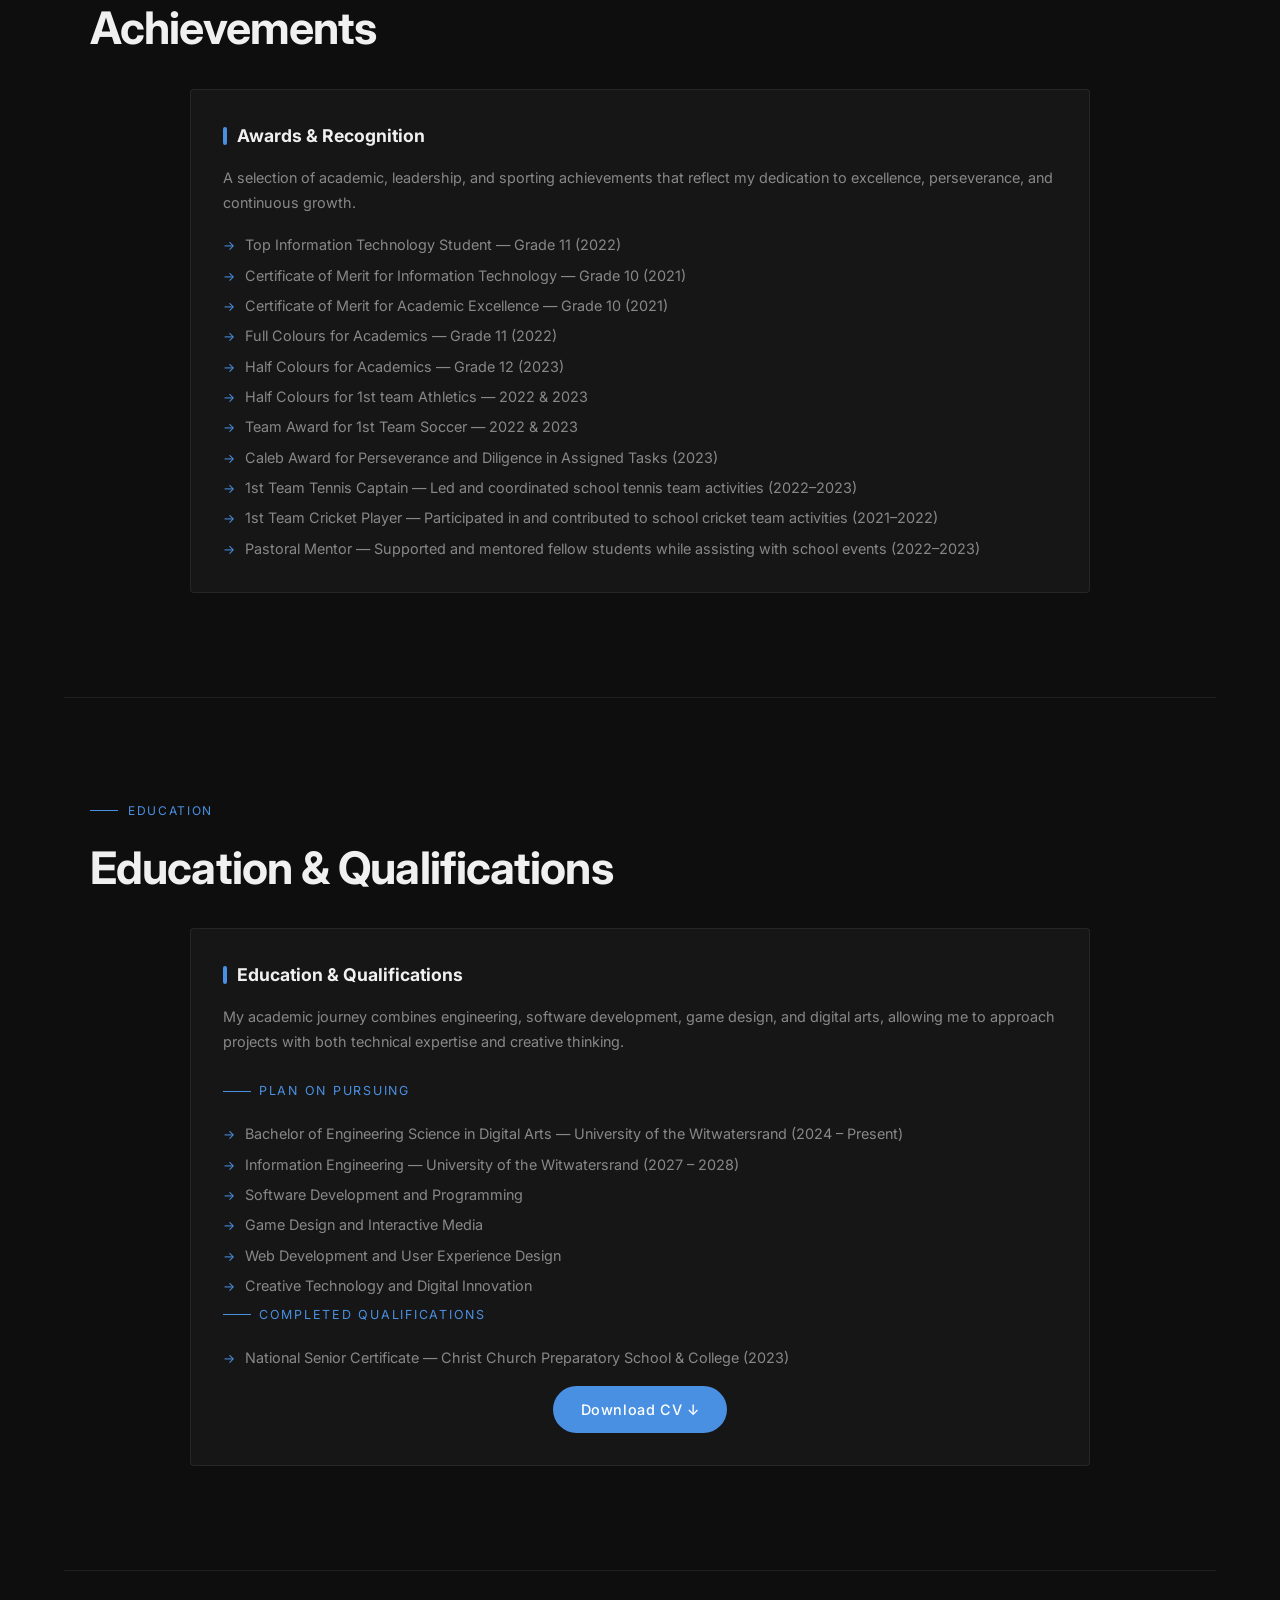
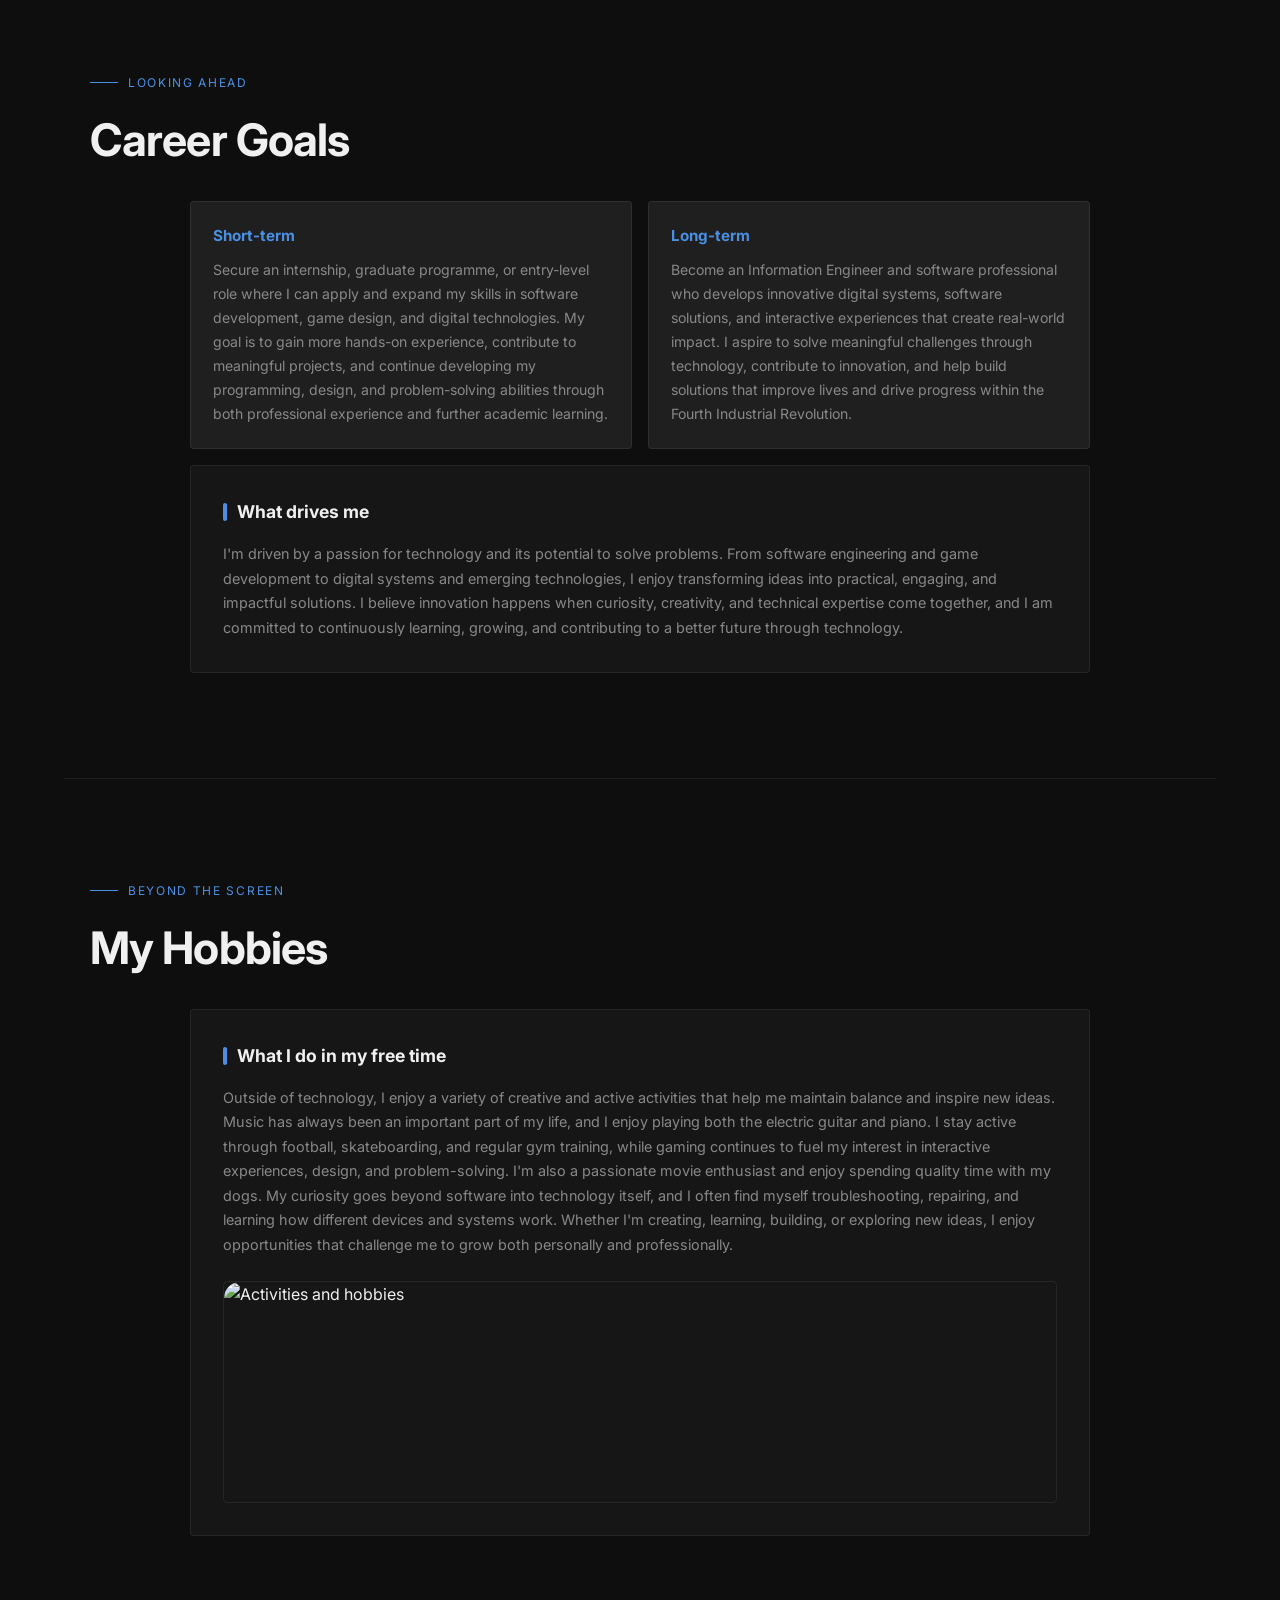
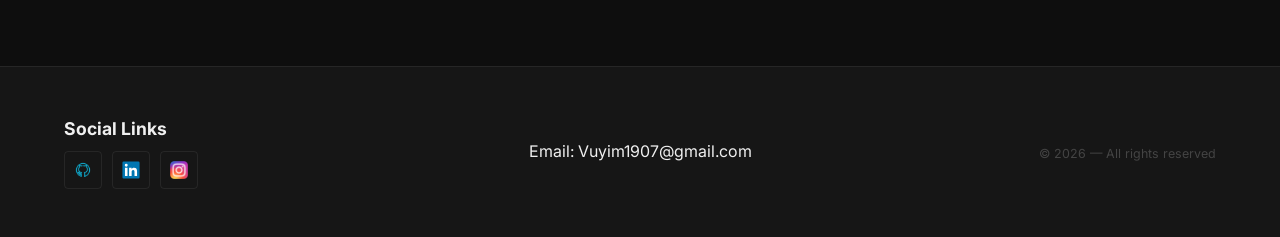
==== commit 4c97bf25: "about" ====
--- a/about.html
+++ b/about.html
@@ -22,20 +22,20 @@
 <script src="./JS/particles.js" defer></script>
 </head>
 <body>
-  <canvas id="particle-canvas"></canvas>
+  <canvas id="particle-canvas" aria-hidden="true"></canvas>
 <div id="loader">
   <div class="ring-wrapper">
     <div class="ring"></div>
     <span class="loading-text">loading...</span>
   </div>
   
-  <h1 class="website-name">About</h1>
+  <p class="website-name">About</p>
 </div>
  
  <nav id="nav"></nav>
   
   <div class="mob-menu" id="mm"></div>
- 
+ <main>
 <div class="page-header reveal">
   <div class="page-kicker">Get to know me</div>
   <h1 class="page-title">About <span>Me</span></h1>
@@ -139,7 +139,7 @@
   </ul>
 
 <div class="text-center">
-  <a href="#" class="btn-p" download>Download CV ↓</a>
+  <a href="./Assets/Demo CV.pdf" class="btn-p" download>Download CV ↓</a>
 </div></div>
 
   </div>
@@ -206,7 +206,7 @@
     </div>
   </div>
 </section>
- 
+ </main>
 <footer></footer>
 
 
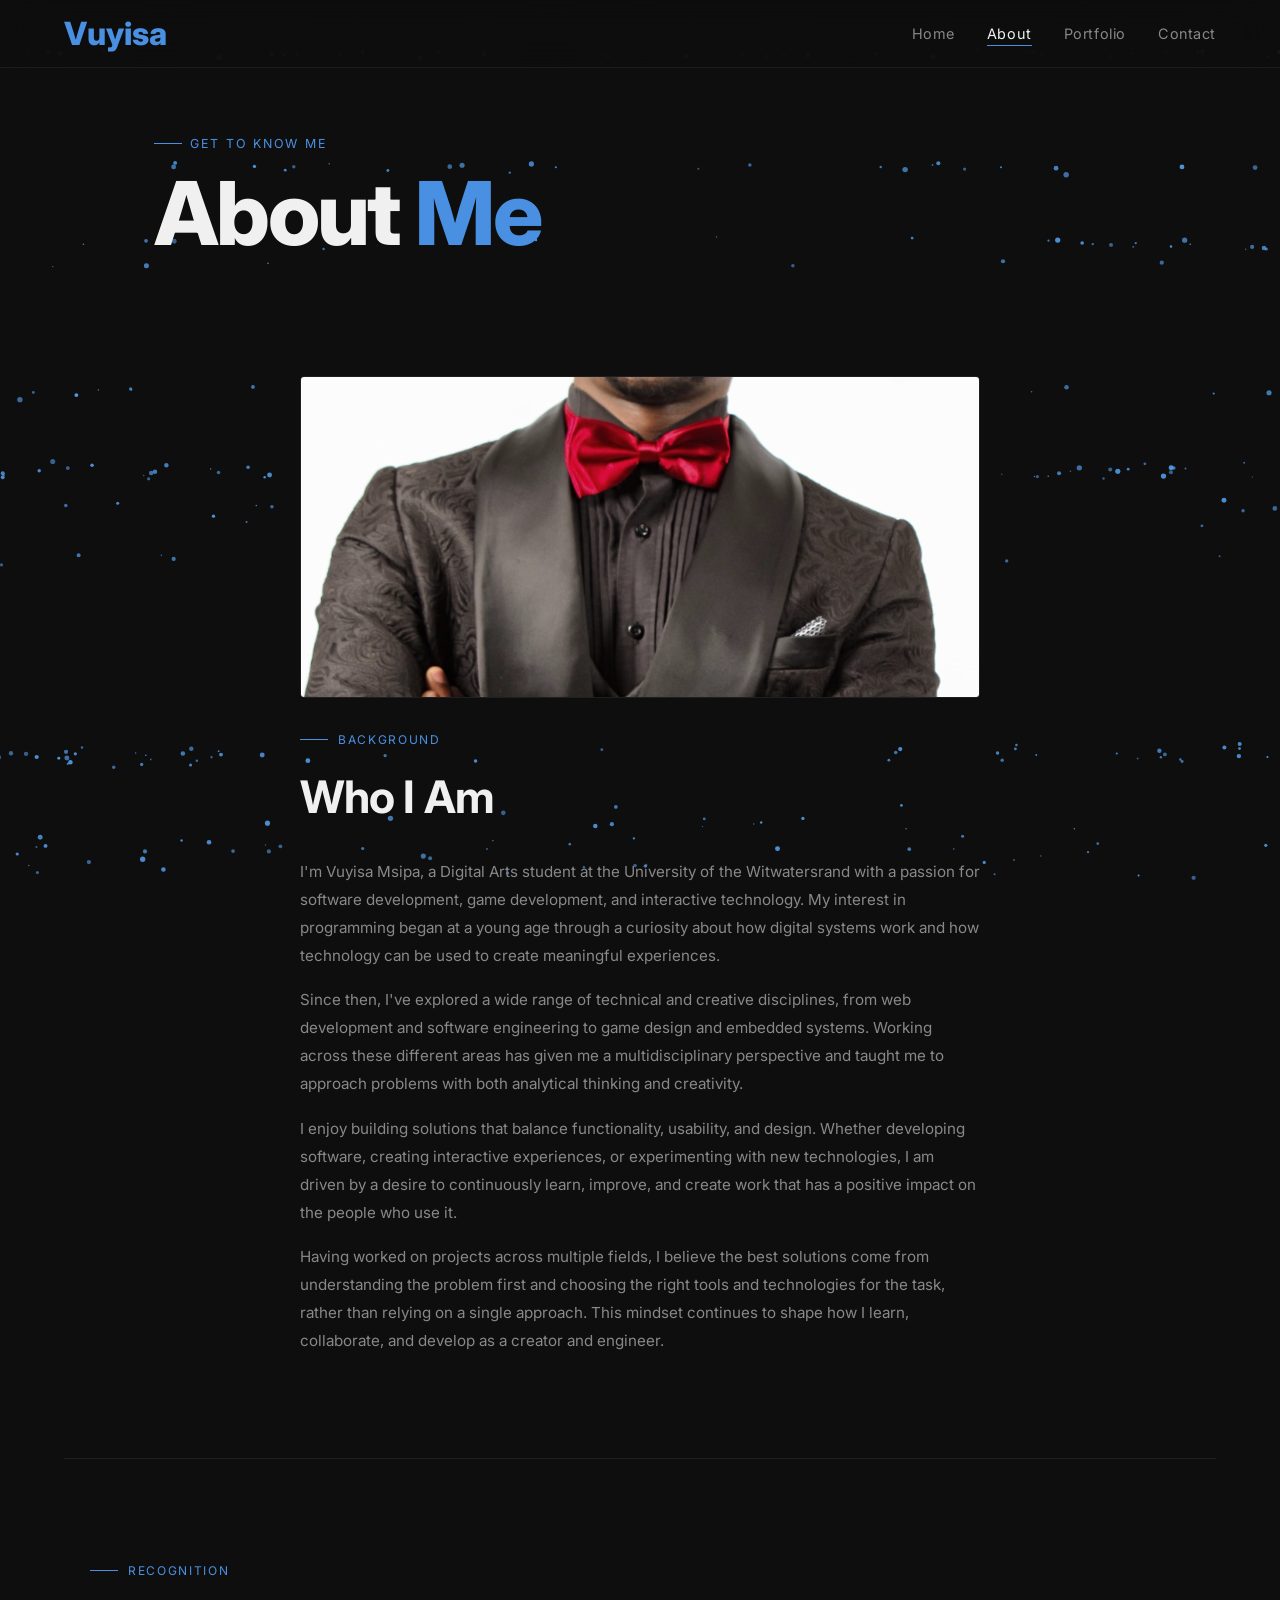
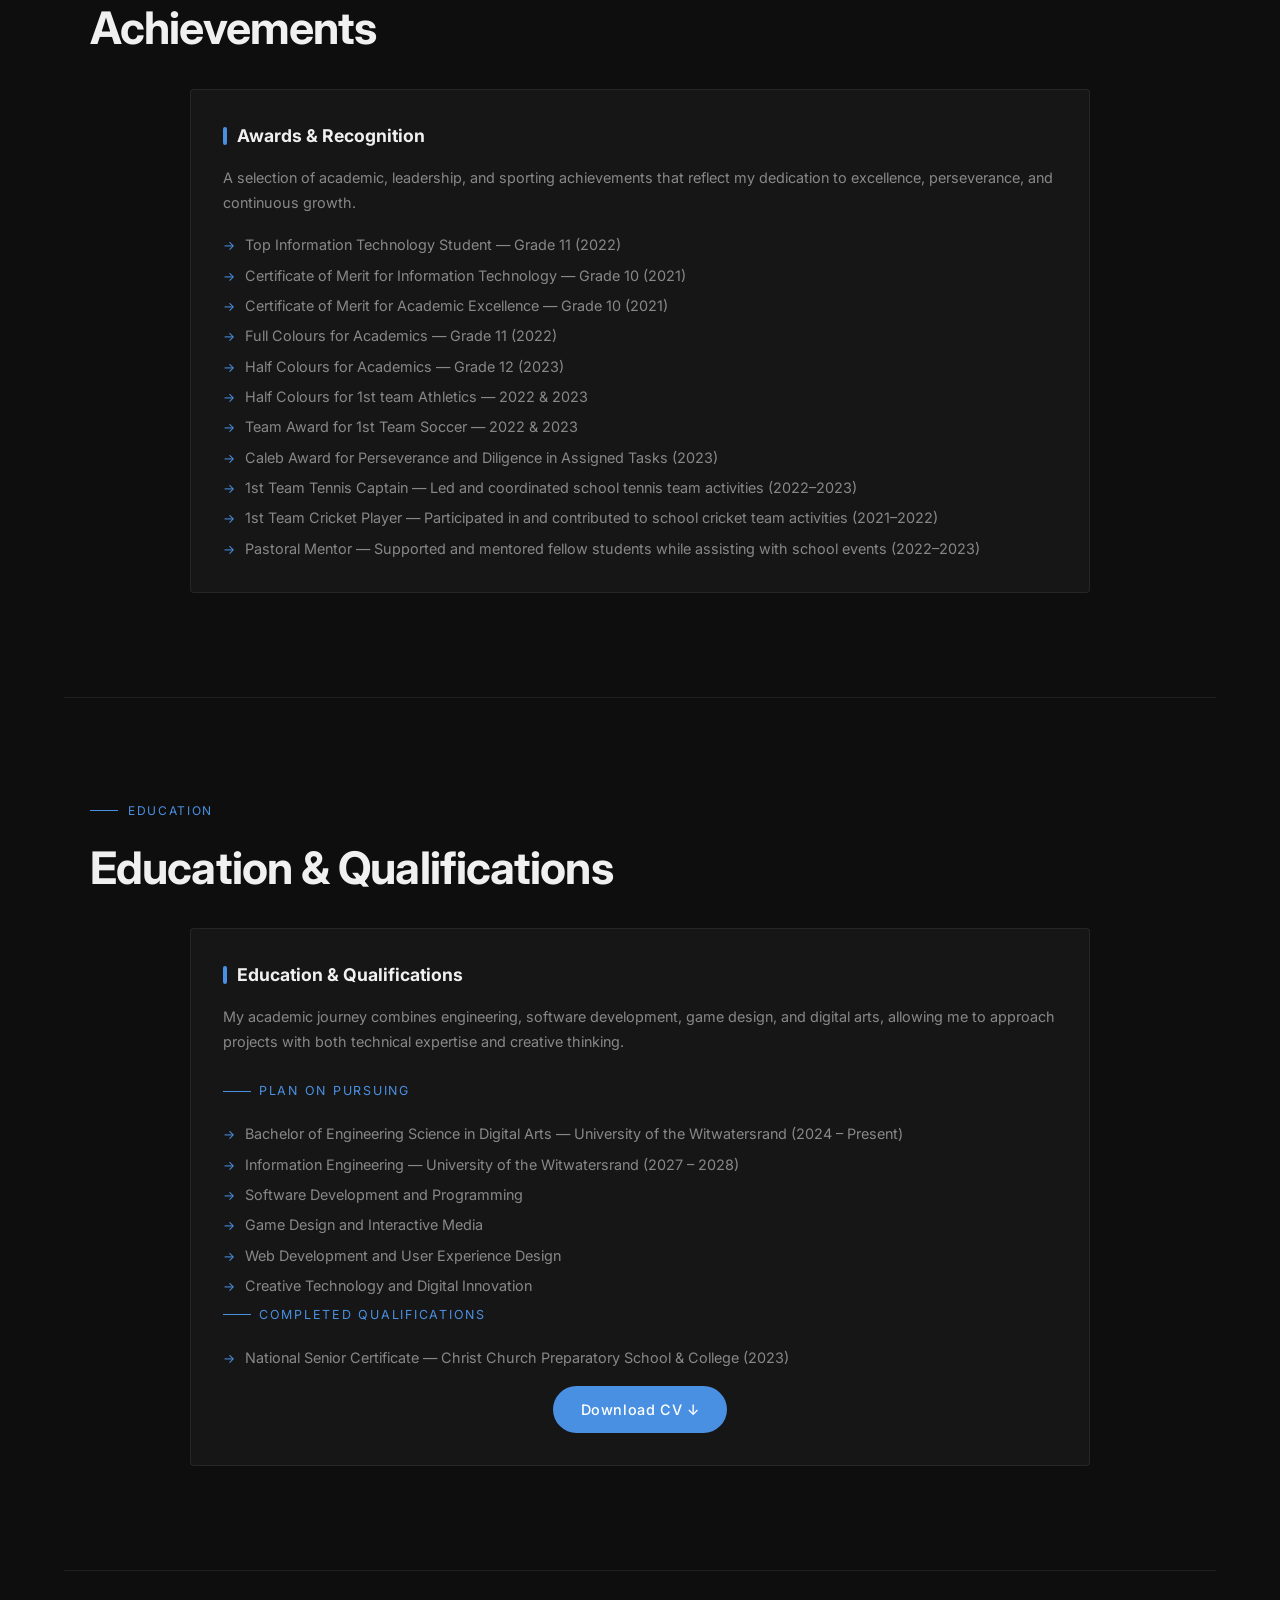
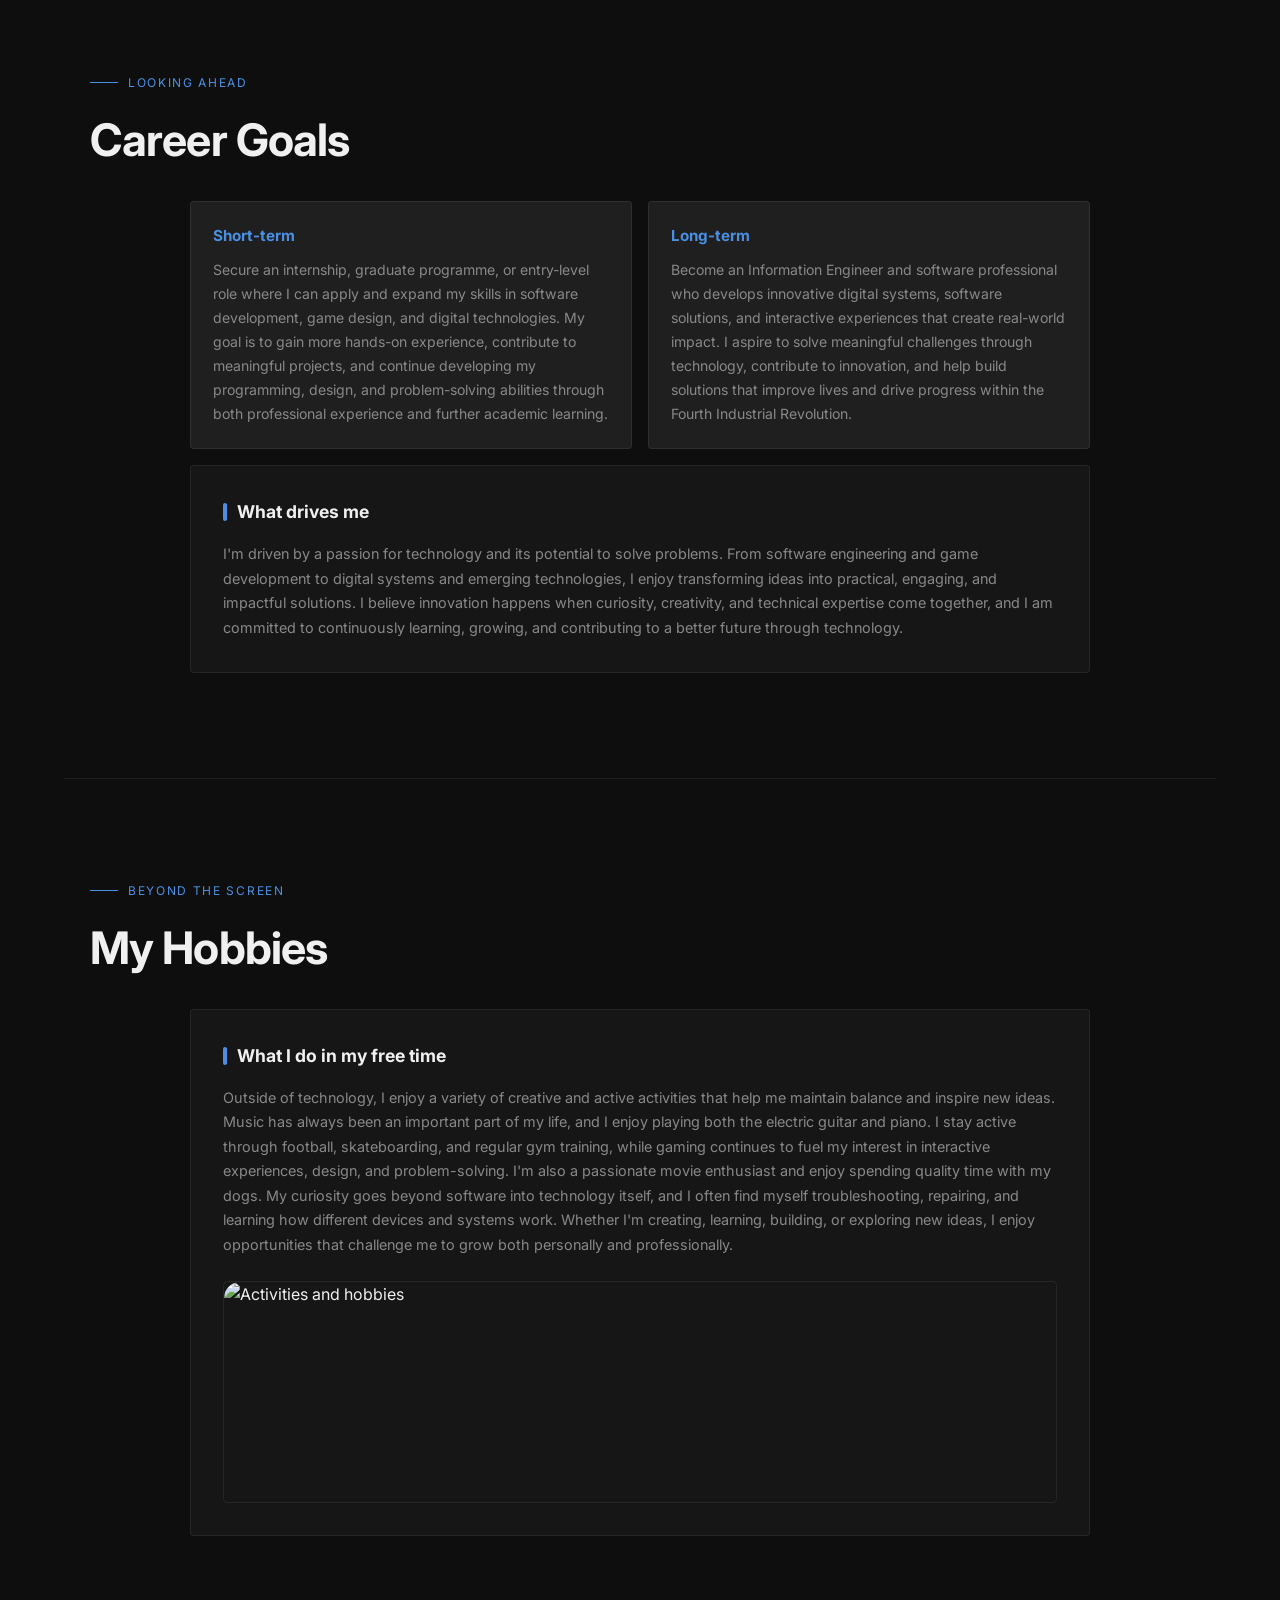
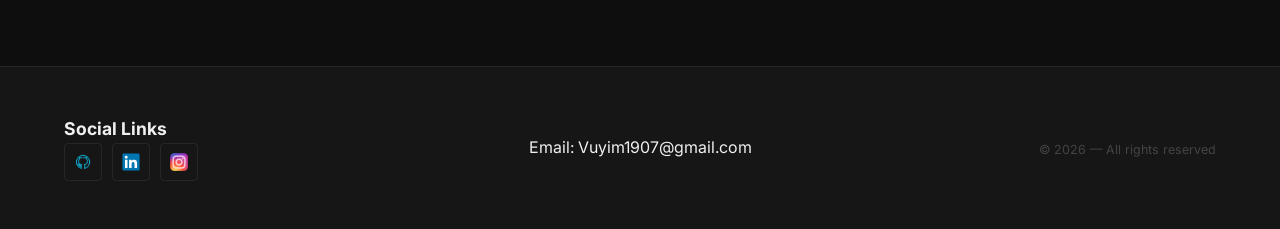
==== commit 4e41c698: "clean ups" ====
--- a/about.html
+++ b/about.html
@@ -13,11 +13,8 @@
 <link rel="stylesheet" href="./CSS/responsive.css">
 
 <script src="./JS/loading.js" defer></script>
-<script src="./JS/main.js" defer></script>
+<script src="./JS/scroll-animation.js" defer></script>
 <script src="./JS/navigation.js" defer></script>
-<script src="./JS/scroll-animation.js" defer></script>
-<script src="./JS/modal.js" defer></script>
-<script src="./JS/form-validation.js" defer></script>
 <script src="./JS/sections.js" defer></script>
 <script src="./JS/particles.js" defer></script>
 </head>
@@ -139,7 +136,7 @@
   </ul>
 
 <div class="text-center">
-  <a href="./Assets/Demo CV.pdf" class="btn-p" download>Download CV ↓</a>
+  <a href="./Assets/DemoCV.pdf" class="btn-p" download>Download CV ↓</a>
 </div></div>
 
   </div>
@@ -209,6 +206,5 @@
  </main>
 <footer></footer>
 
-
 </body>
 </html>
--- a/CSS/components.css
+++ b/CSS/components.css
@@ -98,8 +98,6 @@
 
 /* Contact Forms & Elements */
 .form-card { background: var(--section-area-bg); border: 1px solid var(--border); border-radius: 16px; padding: clamp(2.5rem, 6vw, 3.5rem); box-shadow: 0 20px 40px rgba(0, 0, 0, 0.3); }
-.form-card h3 { font-family: 'Inter', sans-serif; font-size: 1.3rem; font-weight: 700; margin-bottom: .5rem; }
-.form-card p { color: var(--muted); font-size: .88rem; line-height: 1.6; margin-bottom: 2rem; }
 .field { margin-bottom: 2rem; }
 .field label { display: block; font-family: Inter, sans-serif; font-size: .72rem; color: var(--accent); letter-spacing: .1em; text-transform: uppercase; margin-bottom: .5rem; }
 .field input, .field textarea { width: 100%; background: var(--surface2); border: 1px solid var(--border); border-radius: 8px; padding: 1.1rem 1.25rem; color: var(--text); font-family: Inter, sans-serif; font-size: .95rem; line-height: 1.5; transition: border-color .2s, background-color .2s; outline: none; resize: vertical; }
--- a/CSS/nav_and_foot.css
+++ b/CSS/nav_and_foot.css
@@ -177,4 +177,5 @@
   transition: opacity 0.2s ease;
 }
 
-.soc:hover img {opacity: 0.8;}+.soc:hover img {opacity: 0.8;}
+.f-col { display: flex; flex-direction: column; gap: 8px; }
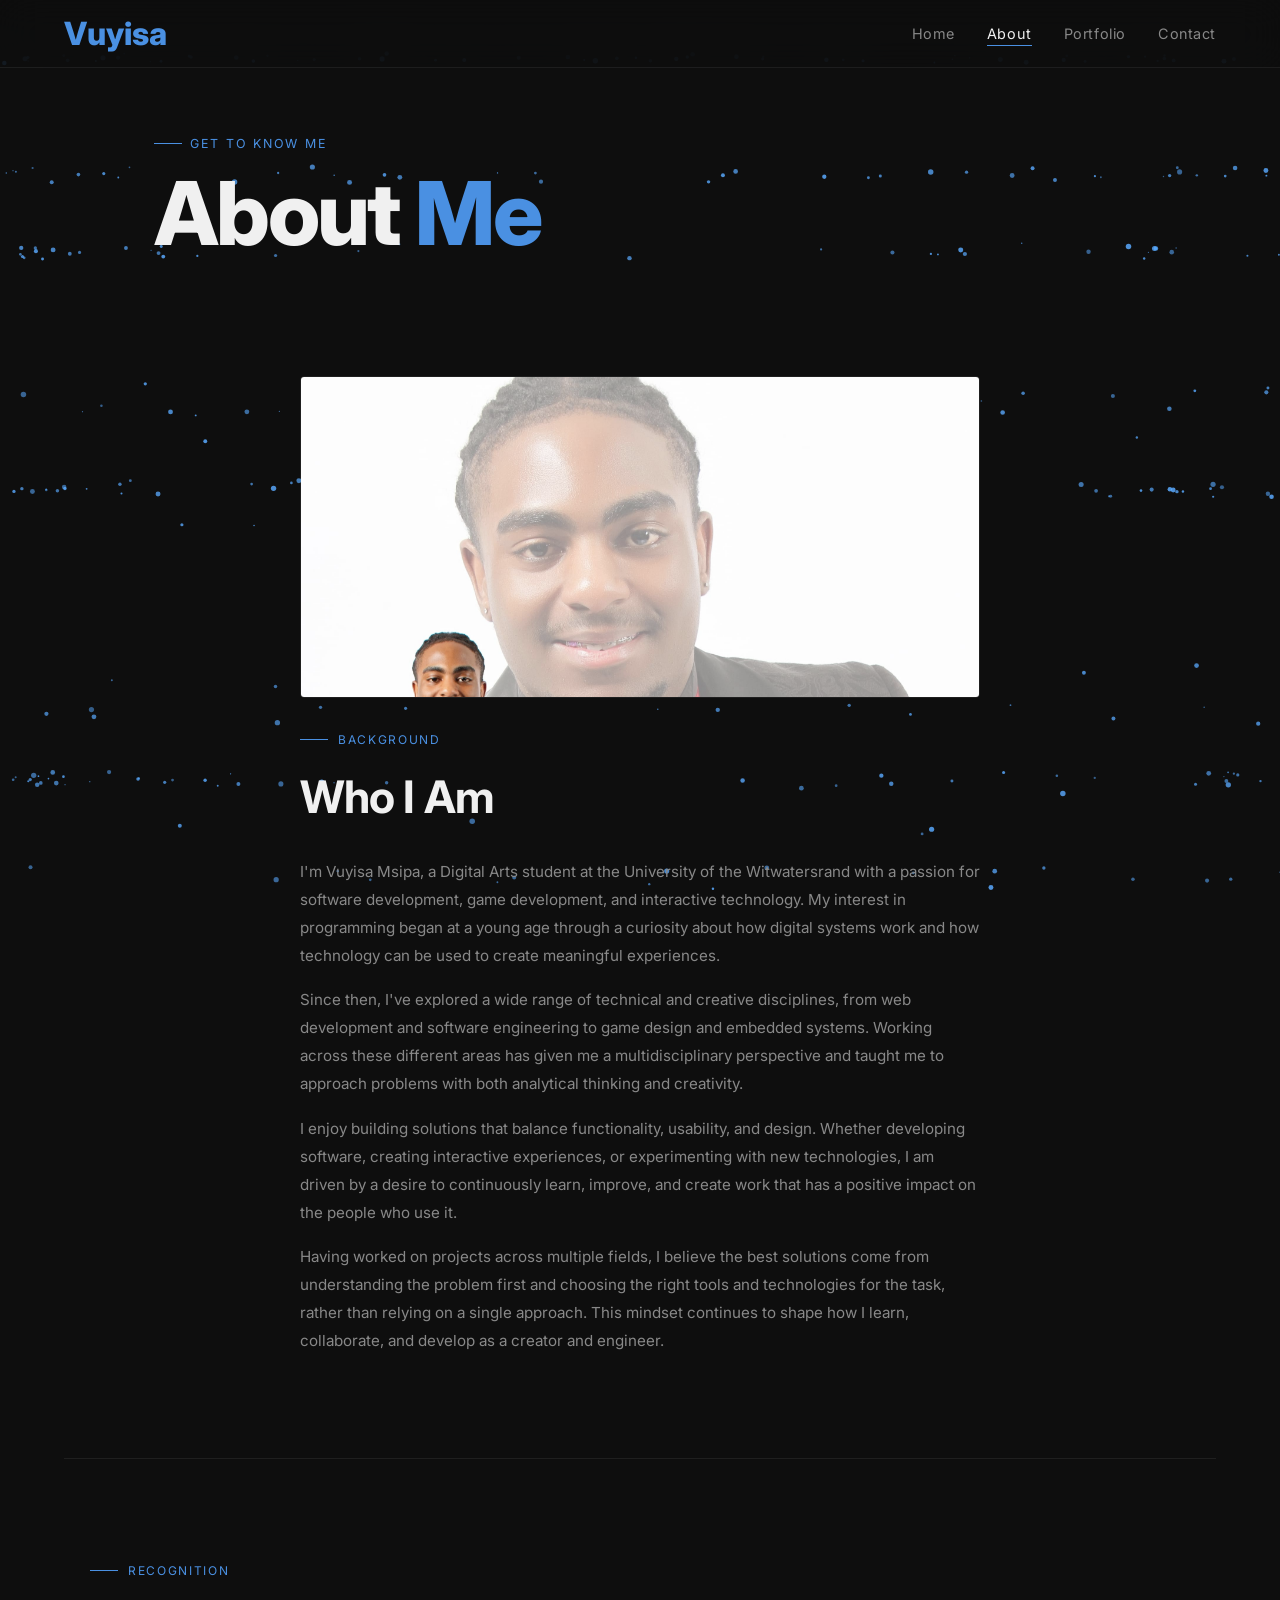
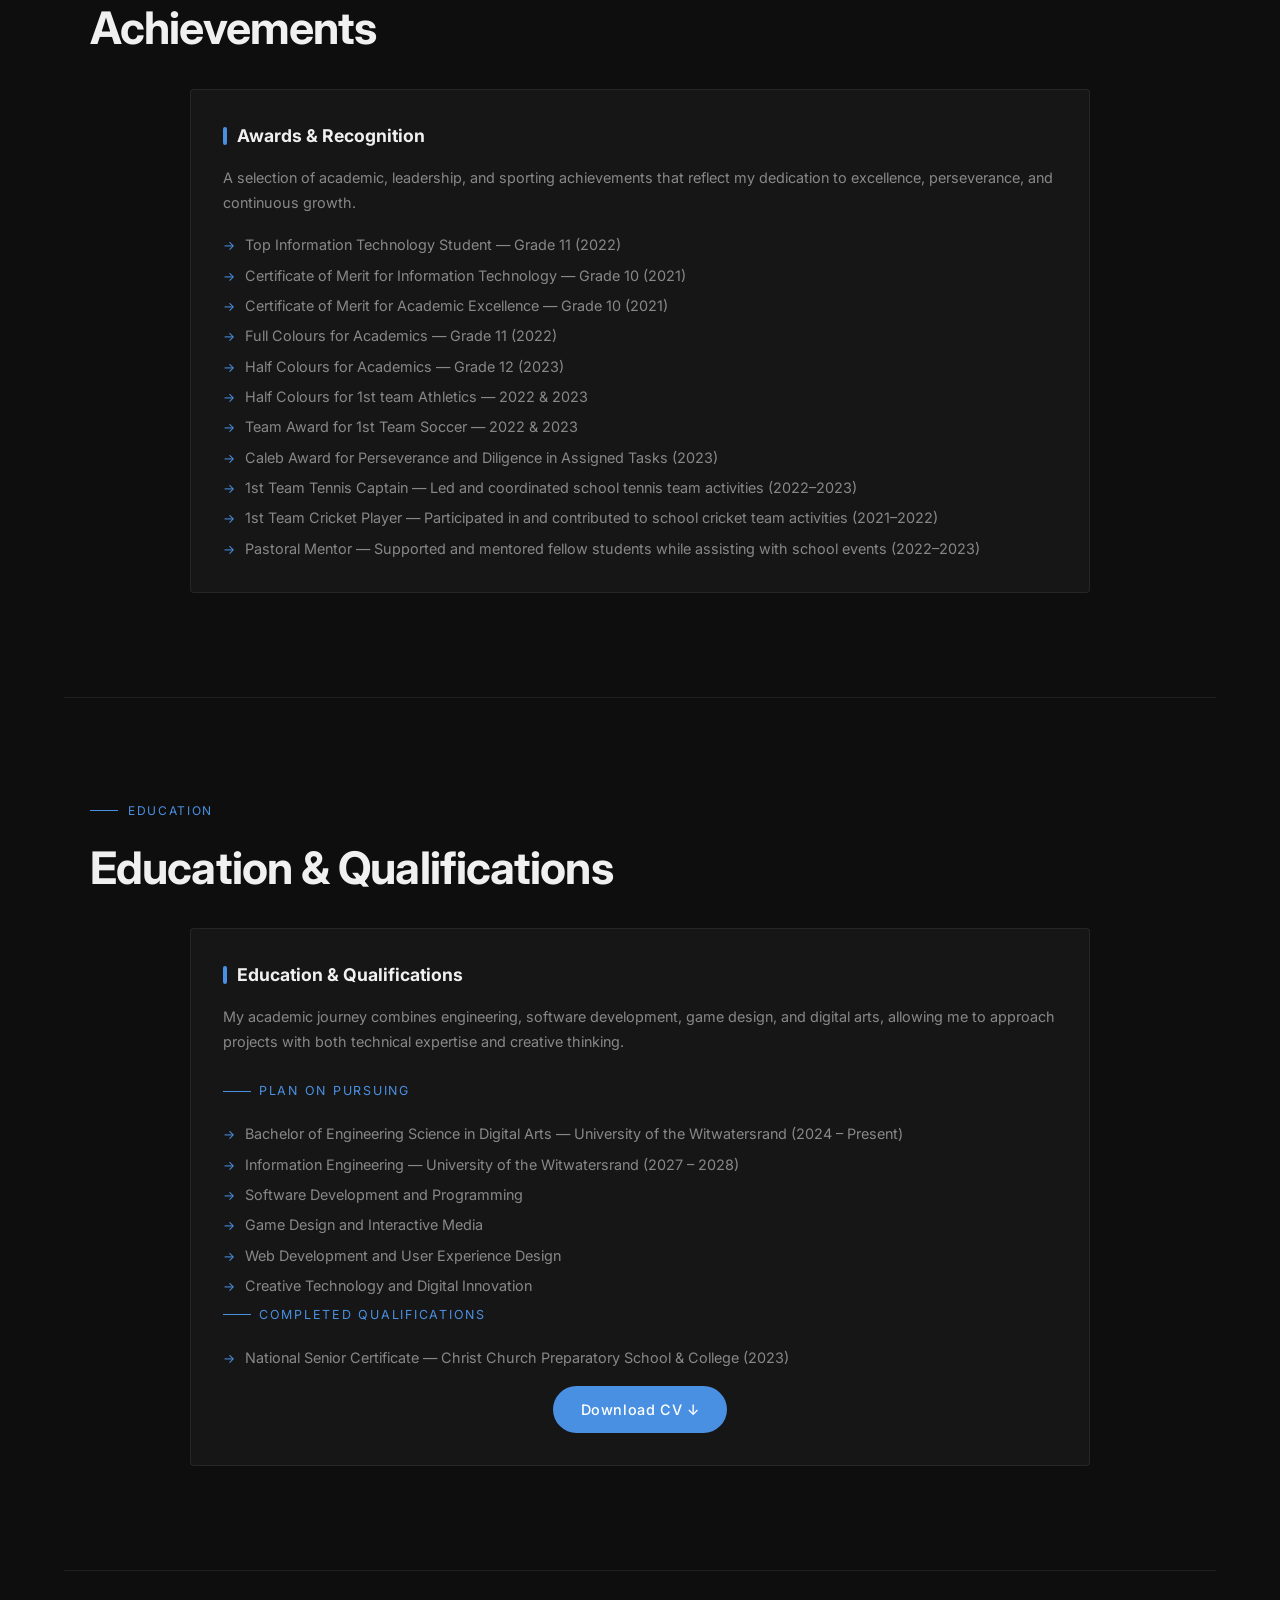
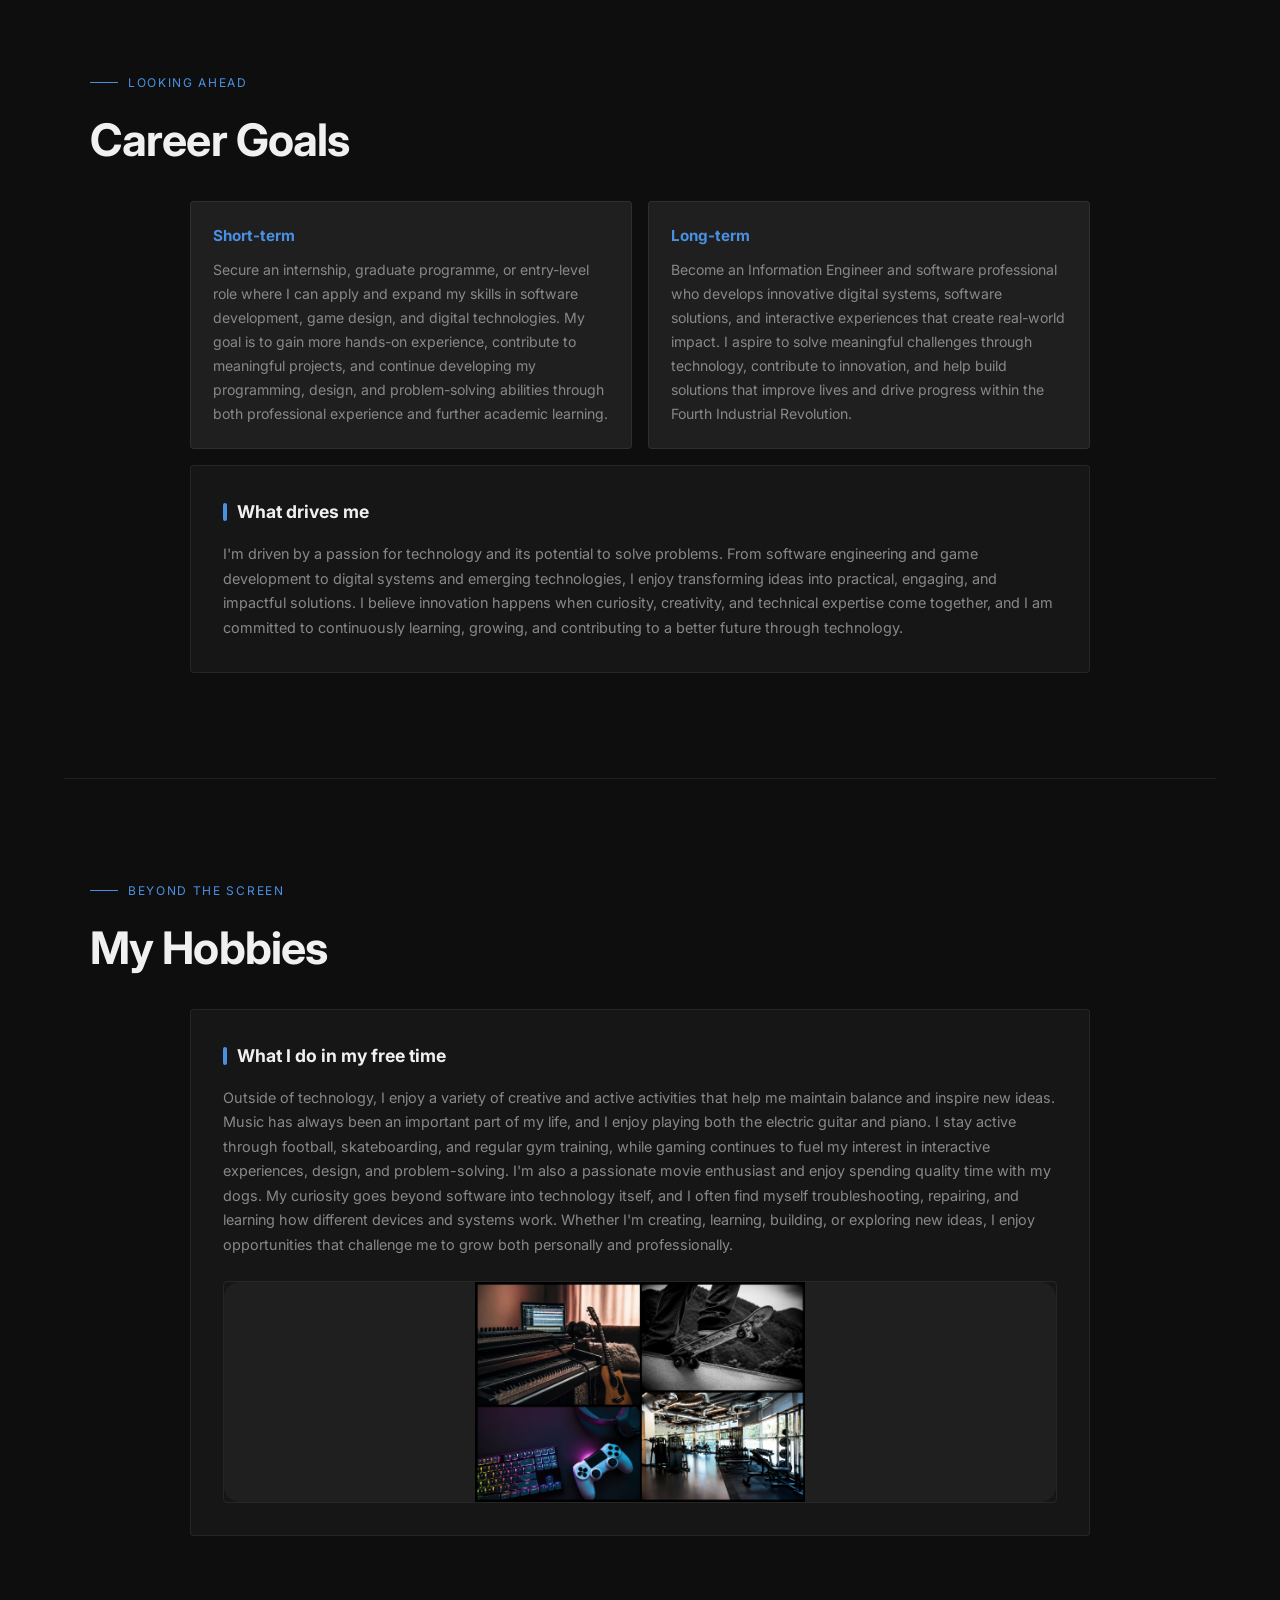
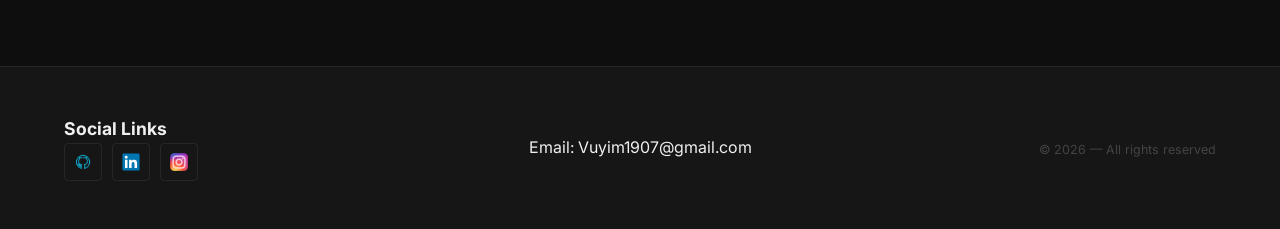
==== commit ff5875e0: "loading" ====
--- a/about.html
+++ b/about.html
@@ -42,7 +42,7 @@
   <div class="inner">
     <div class="intro-grid reveal">
       <div class="intro-img">
-        <img src="./Assets/Images/Me.jpg" alt="Vuyisa Msipa">
+        <img src="./Assets/Images/Me2.jpg" alt="Vuyisa Msipa">
       </div>
       <div class="intro-text">
         <div class="sec-label">Background</div>
@@ -198,7 +198,7 @@
   Outside of technology, I enjoy a variety of creative and active activities that help me maintain balance and inspire new ideas. Music has always been an important part of my life, and I enjoy playing both the electric guitar and piano. I stay active through football, skateboarding, and regular gym training, while gaming continues to fuel my interest in interactive experiences, design, and problem-solving. I'm also a passionate movie enthusiast and enjoy spending quality time with my dogs. My curiosity goes beyond software into technology itself, and I often find myself troubleshooting, repairing, and learning how different devices and systems work. Whether I'm creating, learning, building, or exploring new ideas, I enjoy opportunities that challenge me to grow both personally and professionally.
 </p>
 <div class="hobbies-img">
-        <img src="https://portfolio-website-alpha-two-33.vercel.app/assets/images/me.jpg" alt="Activities and hobbies">
+        <img src="./Assets/Images/hobbies.png" alt="Activities and hobbies">
       </div>
     </div>
   </div>
--- a/CSS/main.css
+++ b/CSS/main.css
@@ -6,12 +6,20 @@
   --text: #f0f0f0; --muted: #888; --subtle: #444;
 }
 html { scroll-behavior: smooth; }
+/* Prevent scroll during page loader */
+html.loading { overflow: hidden; }
  body {
   font-family: 'Inter', sans-serif; 
   background: var(--bg);
   color: var(--text); 
   overflow-x: hidden; 
-  line-height: 1.6; 
+  line-height: 1.6;
+  transition: opacity 0.3s ease;
+}
+
+body.page-exit {
+  opacity: 0;
+  pointer-events: none;
 }
 
 .website-name {
@@ -105,6 +113,4 @@
     opacity: 0.15;
     color: var(--bg);
   }
-}
-
-
+}
--- a/CSS/components.css
+++ b/CSS/components.css
@@ -13,7 +13,6 @@
 .btn-p:hover { transform: translateY(-2px); box-shadow: 0 8px 24px var(--accent-glow); }
 .btn-submit { width: 100%; padding: .9rem 1.5rem; border-radius: 50px; background: var(--accent); color: #fff; font-family: Inter, sans-serif; font-size: .95rem; font-weight: 500; letter-spacing: .04em; border: none; cursor: pointer; transition: transform .2s, box-shadow .2s; margin-top: .5rem; }
 .btn-submit:hover { transform: translateY(-2px); box-shadow: 0 8px 24px var(--accent-glow); }
-
 
 /* General Cards & Blocks */
 .card { background: var(--section-area-bg); border: 1px solid var(--border); border-radius: 4px; padding: 2rem; margin-bottom: 2px; max-width: 900px; margin-inline: auto; }
@@ -36,15 +35,15 @@
 
 /* Images & Visuals */
 .intro-img { border-radius: 4px; overflow: hidden; border: 1px solid var(--border); }
-.intro-img img { width: 100%; height: 320px; object-fit: cover; filter: grayscale(20%); transition: filter .4s; display: block; }
+.intro-img img { width: 100%; height: 320px; object-fit: cover; object-position: center 10%; filter: grayscale(20%); transition: filter .4s; display: block; }
 .intro-img:hover img { filter: none; }
 .hobbies-img { border-radius: 4px; overflow: hidden; border: 1px solid var(--border); margin-top: 1.5rem; }
-.hobbies-img img { width: 100%; height: 220px; object-fit: cover; display: block; filter: grayscale(20%); transition: filter .4s; border-radius: 16px; }
+.hobbies-img img { width: 100%; height: 220px; object-fit: contain; background: var(--surface2); display: block; filter: grayscale(20%); transition: filter .4s; border-radius: 16px; }
 .hobbies-img:hover img { filter: none; }
 .photo-frame { position: relative; width: clamp(220px, 32vw, 360px); aspect-ratio: 1; border-radius: 16px; }
 .photo-frame::before { content: ''; position: absolute; inset: -12px; border-radius: 50%; border: 1px solid var(--accent-glow); animation: pulse 3s ease-in-out infinite; }
 .photo-frame::after { content: ''; position: absolute; inset: -24px; border-radius: 50%; border: 1px solid rgba(74, 144, 226, .1); animation: pulse 3s 1s ease-in-out infinite; }
-.photo-frame img { width: 100%; height: 100%; object-fit: cover; border-radius: 50%; border: 3px solid var(--surface2); filter: grayscale(20%); transition: filter .4s; }
+.photo-frame img { width: 100%; height: 100%; object-fit: cover; object-position: center 15%; border-radius: 50%; border: 3px solid var(--surface2); filter: grayscale(20%); transition: filter .4s; }
 .photo-frame img:hover { filter: none; }
 @keyframes pulse { 0%, 100% { transform: scale(1); opacity: 1; } 50% { transform: scale(1.04); opacity: .6; } }
 
--- a/CSS/nav_and_foot.css
+++ b/CSS/nav_and_foot.css
@@ -177,5 +177,12 @@
   transition: opacity 0.2s ease;
 }
 
-.soc:hover img {opacity: 0.8;}
-.f-col { display: flex; flex-direction: column; gap: 8px; }+.soc:hover img {
+  opacity: 0.8;
+}
+
+.f-col { 
+  display: flex; 
+  flex-direction: column; 
+  gap: 8px; 
+}
--- a/CSS/responsive.css
+++ b/CSS/responsive.css
@@ -14,18 +14,8 @@
 @media(max-width: 768px) {
   .intro-grid { grid-template-columns: 1fr; }
   .goals-grid { grid-template-columns: 1fr; }
-  footer {
-    grid-template-columns: 1fr;
-    justify-content: center;
-    text-align: center;
-    gap: 2.5rem;
-  }
-  footer > div {
-    display: flex !important;
-    flex-direction: column !important;
-    align-items: center !important;
-    text-align: center !important;
-  }
+  footer {grid-template-columns: 1fr;justify-content: center; text-align: center;gap: 2.5rem;}
+  footer > div {display: flex !important; flex-direction: column !important;align-items: center !important;text-align: center !important;}
 }
 
 @media(max-width: 640px) {
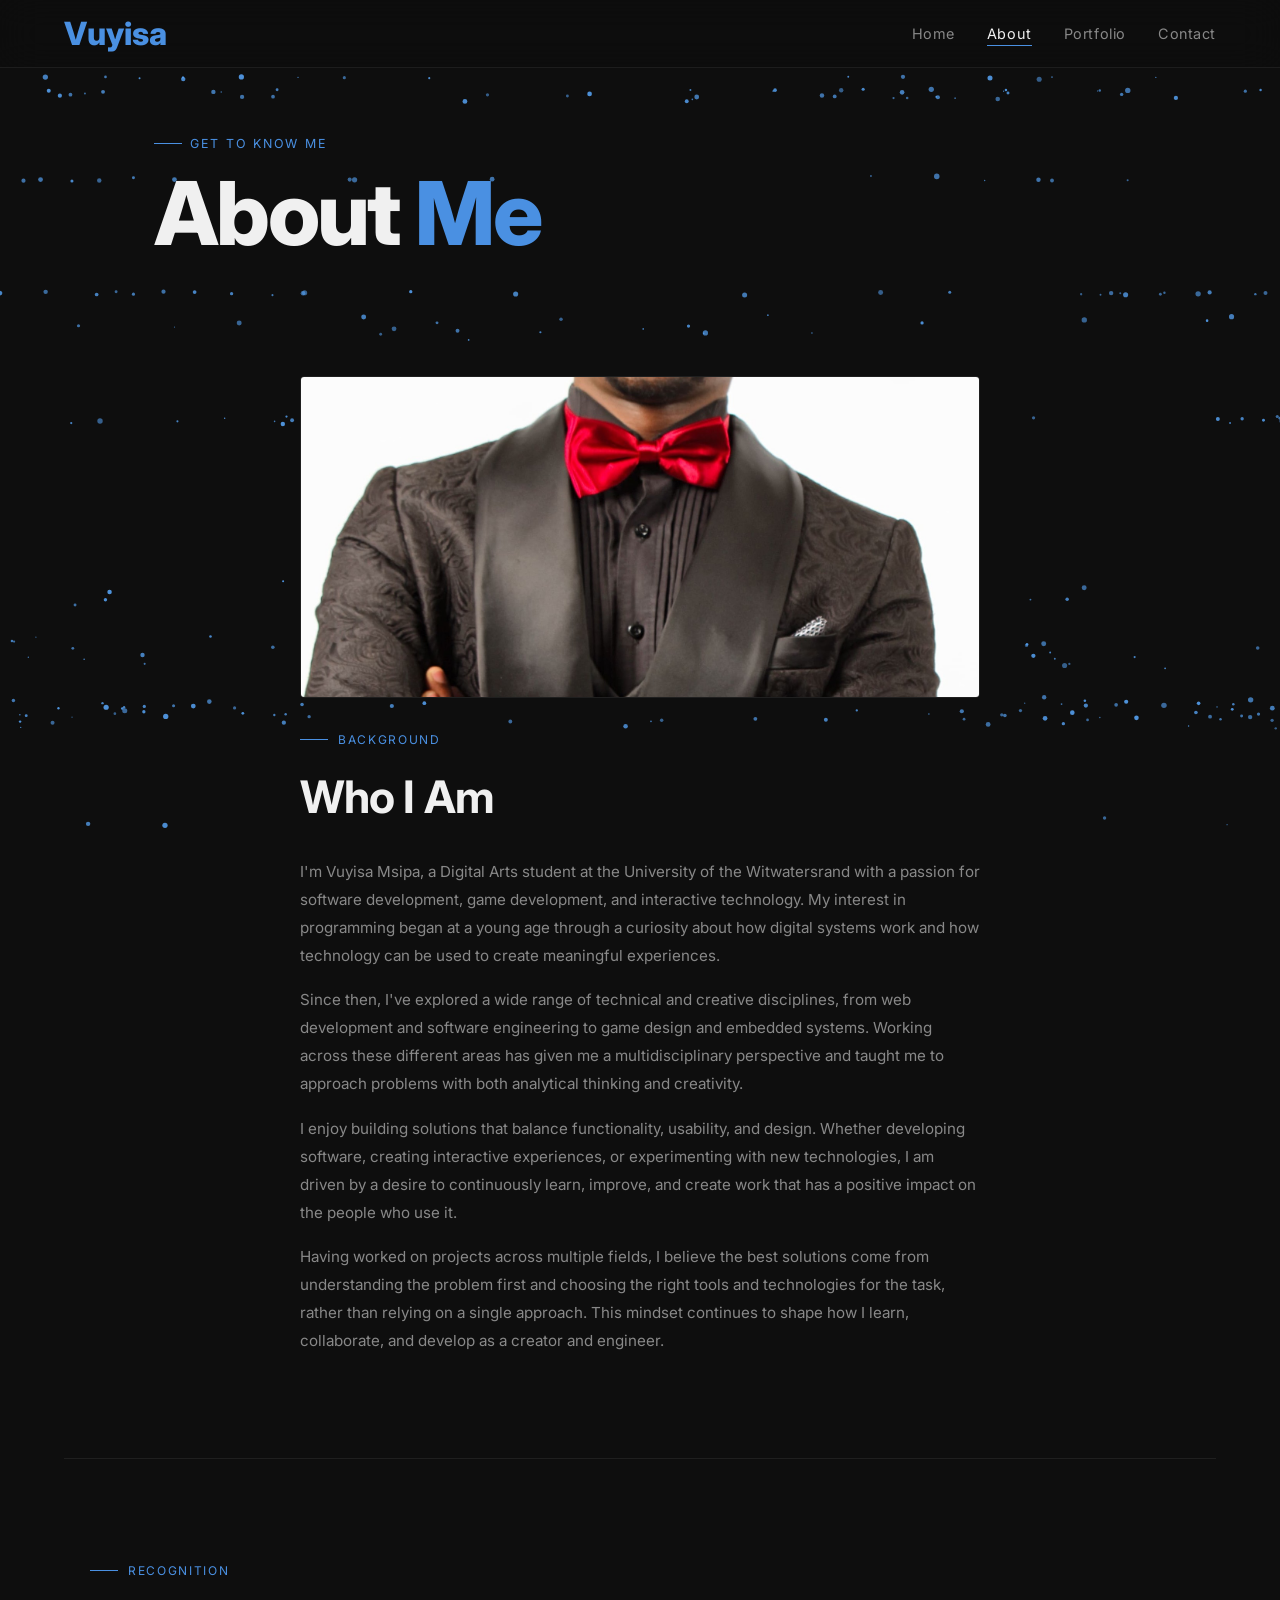
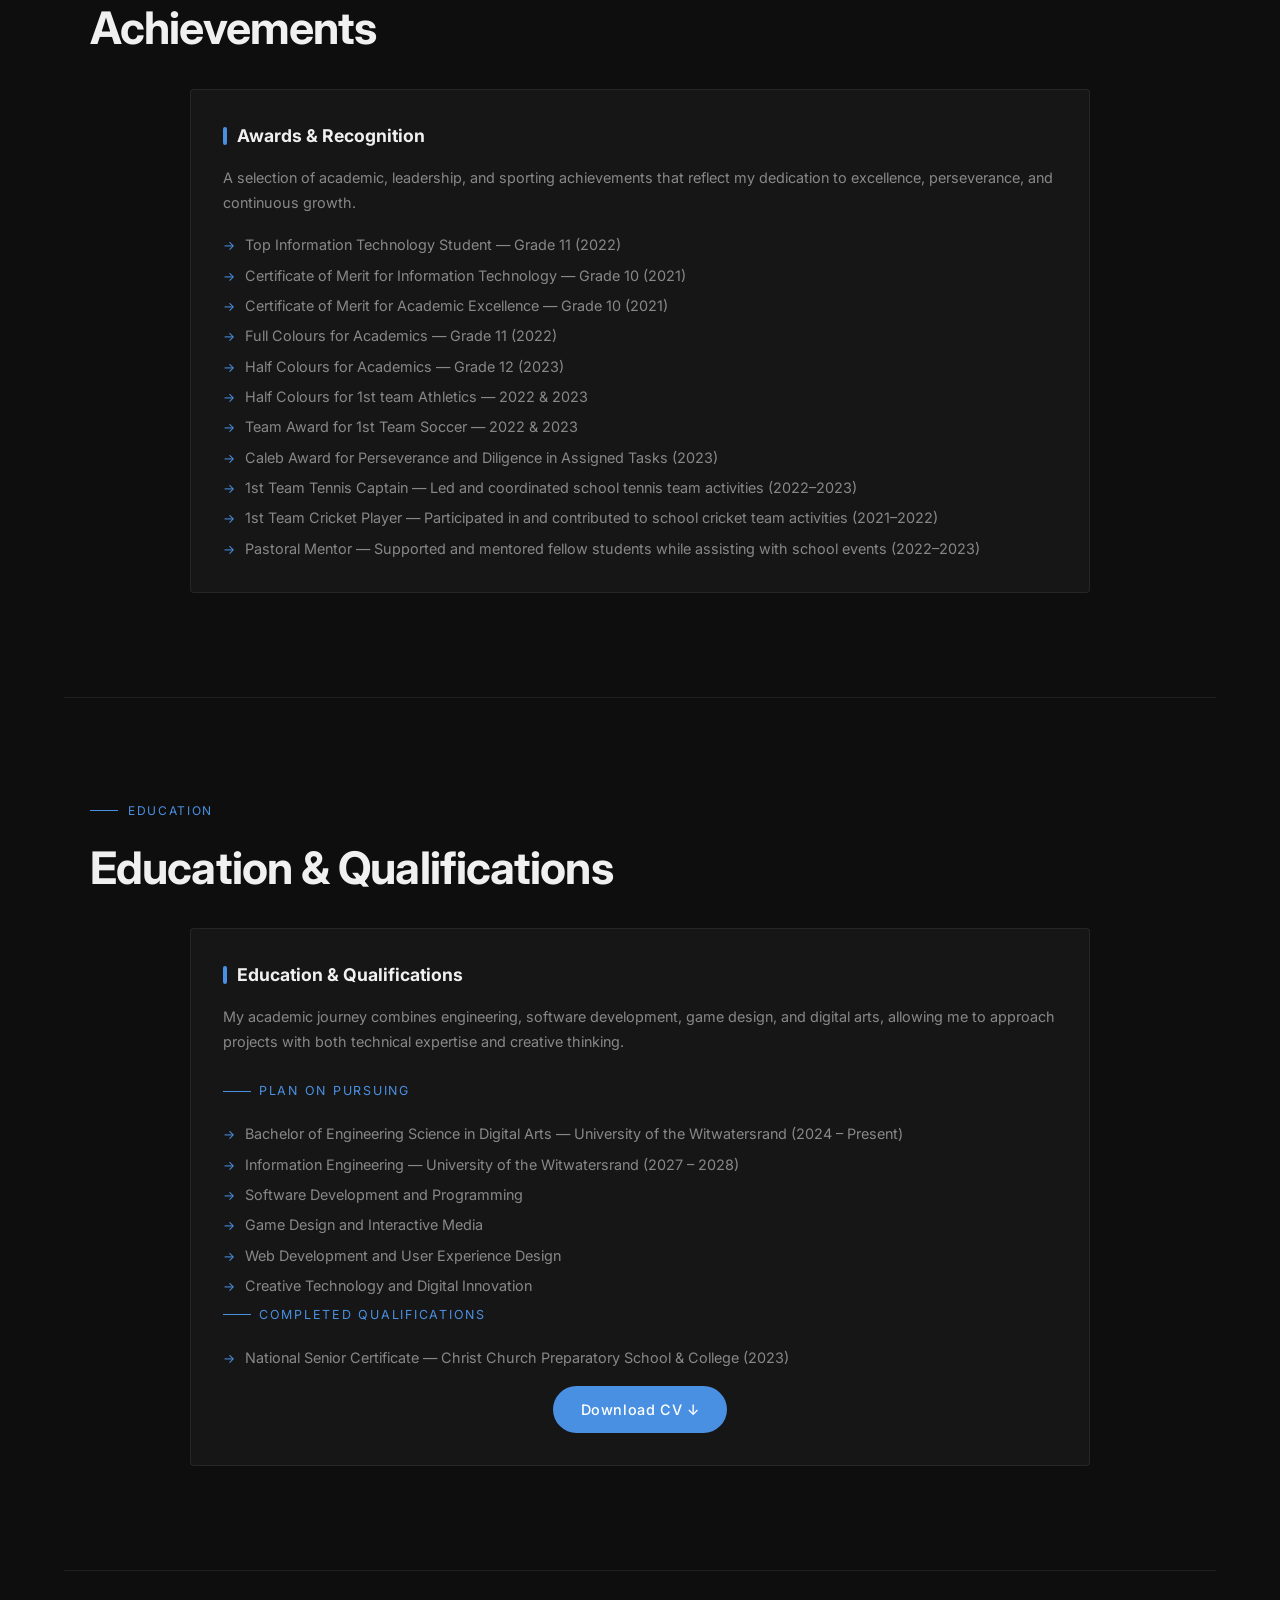
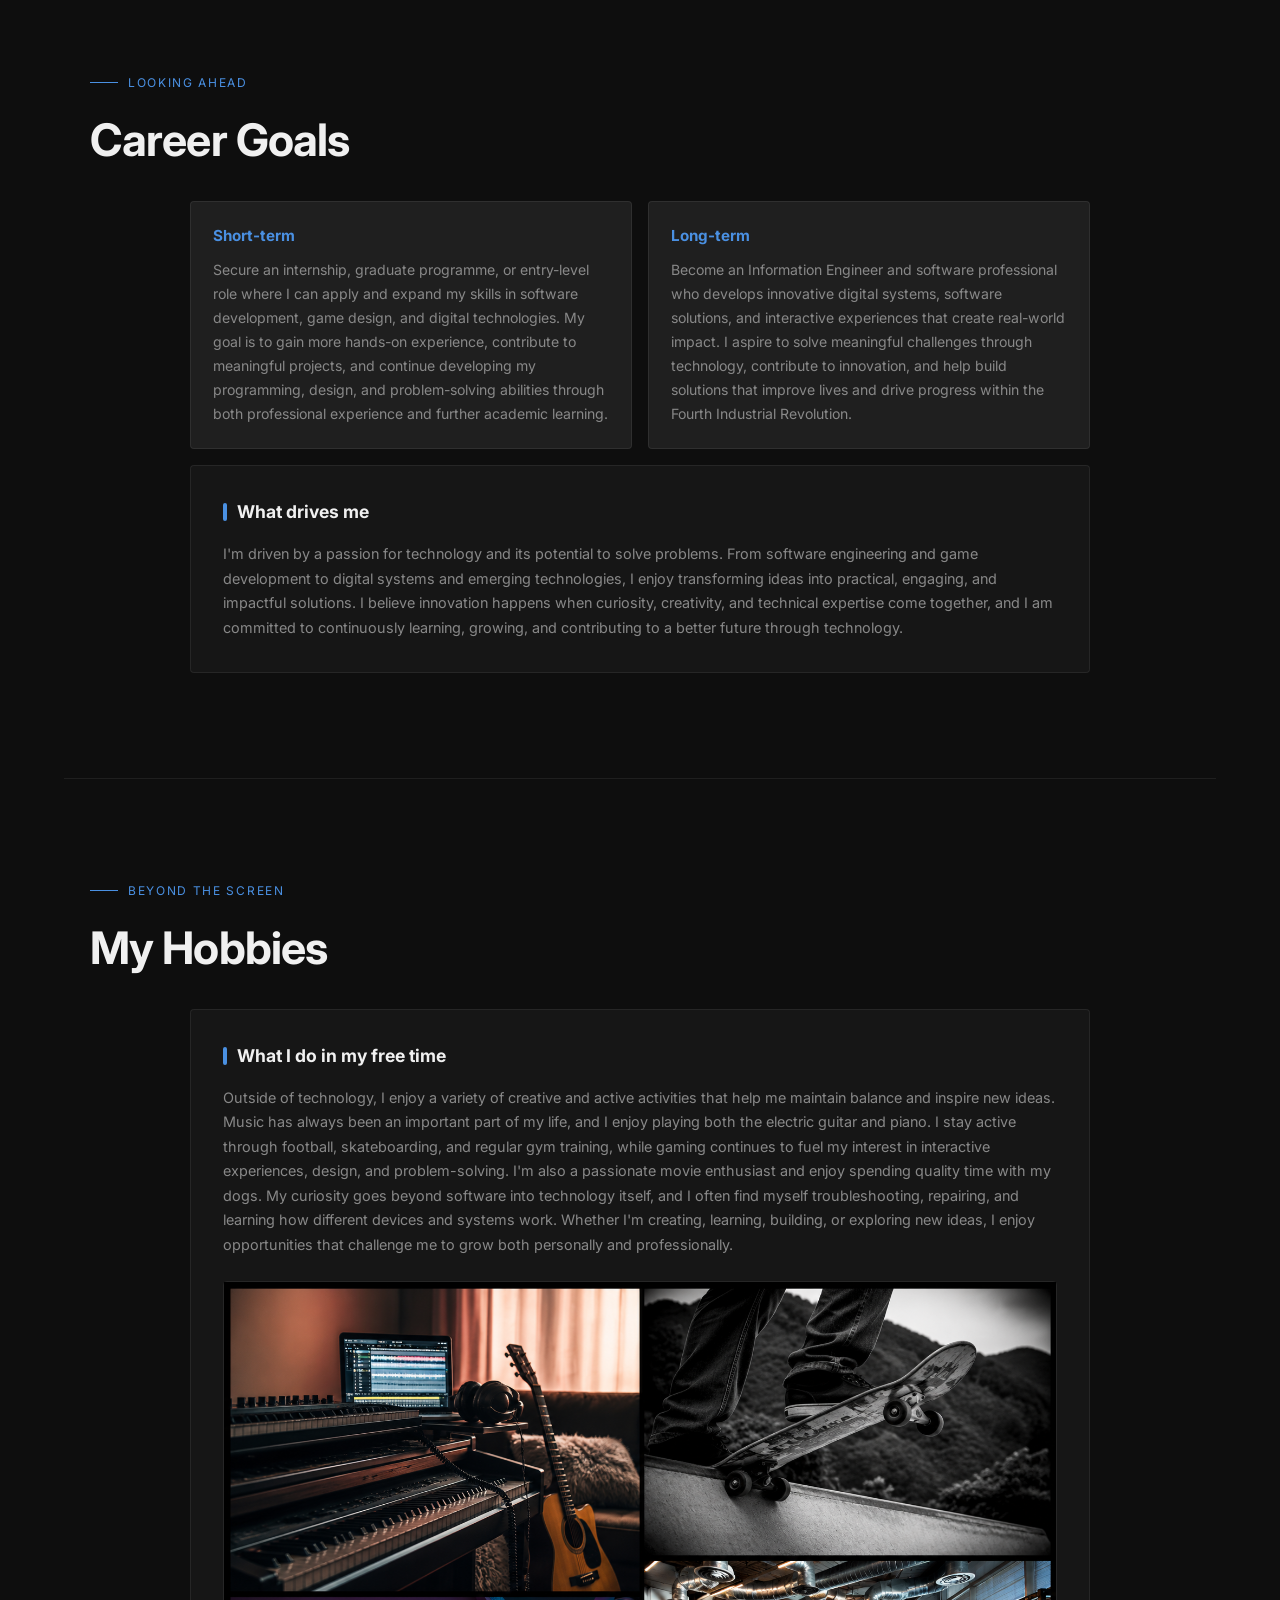
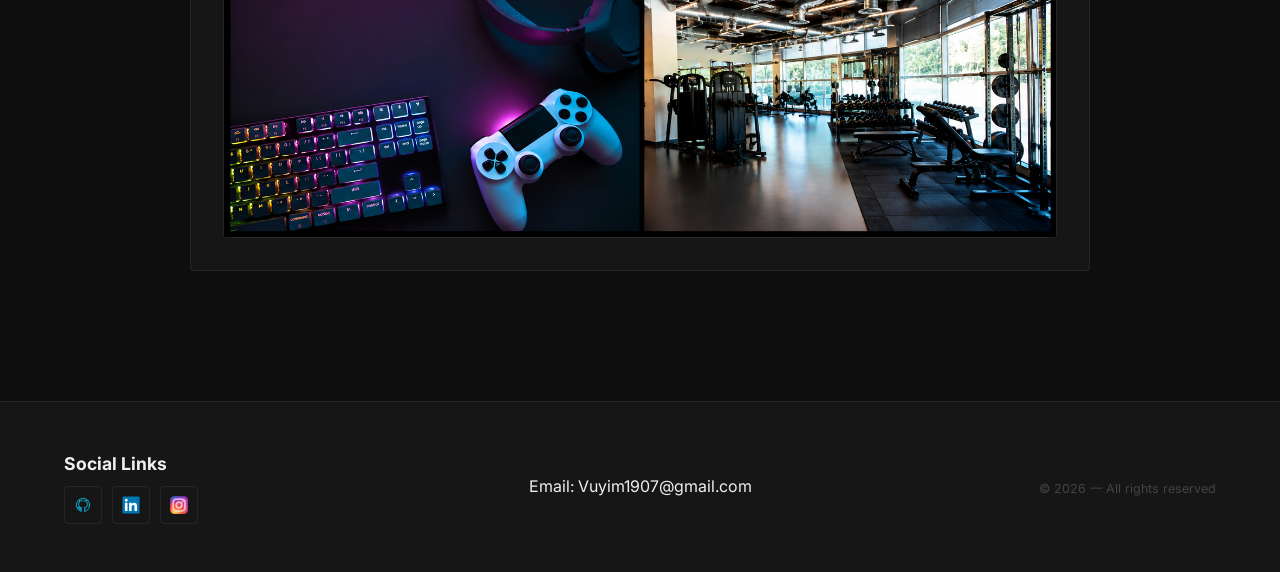
==== commit 6684bdc5: "fixes" ====
--- a/about.html
+++ b/about.html
@@ -1,210 +1,172 @@
 <!DOCTYPE html>
 <html lang="en">
 <head>
-<meta charset="UTF-8">
-<meta name="viewport" content="width=device-width, initial-scale=1.0">
-<title>About | Vuyisa Msipa</title>
-<link rel="preconnect" href="https://fonts.googleapis.com">
-<link rel="preconnect" href="https://fonts.gstatic.com" crossorigin>
-<link href="https://fonts.googleapis.com/css2?family=Inter:wght@400;500;700&display=swap" rel="stylesheet"><link rel="stylesheet" href="./CSS/main.css">
-<link rel="stylesheet" href="./CSS/layout.css">
-<link rel="stylesheet" href="./CSS/components.css">
-<link rel="stylesheet" href="./CSS/nav_and_foot.css">
-<link rel="stylesheet" href="./CSS/responsive.css">
-
-<script src="./JS/loading.js" defer></script>
-<script src="./JS/scroll-animation.js" defer></script>
-<script src="./JS/navigation.js" defer></script>
-<script src="./JS/sections.js" defer></script>
-<script src="./JS/particles.js" defer></script>
+  <meta charset="UTF-8">
+  <meta name="viewport" content="width=device-width, initial-scale=1.0">
+  <title>About | Vuyisa Msipa</title>
+  <link rel="preconnect" href="https://fonts.googleapis.com">
+  <link rel="preconnect" href="https://fonts.gstatic.com" crossorigin>
+  <link href="https://fonts.googleapis.com/css2?family=Inter:wght@400;500;700&display=swap" rel="stylesheet">
+  <link rel="stylesheet" href="./CSS/main.css">
+  <link rel="stylesheet" href="./CSS/layout.css">
+  <link rel="stylesheet" href="./CSS/components.css">
+  <link rel="stylesheet" href="./CSS/nav_and_foot.css">
+  <link rel="stylesheet" href="./CSS/responsive.css">
+  <script src="./JS/loading.js" defer></script>
+  <script src="./JS/scroll-animation.js" defer></script>
+  <script src="./JS/navigation.js" defer></script>
+  <script src="./JS/particles.js" defer></script>
 </head>
 <body>
   <canvas id="particle-canvas" aria-hidden="true"></canvas>
-<div id="loader">
-  <div class="ring-wrapper">
-    <div class="ring"></div>
-    <span class="loading-text">loading...</span>
+
+  <div id="loader">
+    <div class="ring-wrapper">
+      <div class="ring"></div>
+      <span class="loading-text">loading...</span>
+    </div>
+    <p class="website-name">About</p>
   </div>
-  
-  <p class="website-name">About</p>
-</div>
- 
- <nav id="nav"></nav>
-  
-  <div class="mob-menu" id="mm"></div>
- <main>
-<div class="page-header reveal">
-  <div class="page-kicker">Get to know me</div>
-  <h1 class="page-title">About <span>Me</span></h1>
-</div>
- 
-<section class="about-sec">
-  <div class="inner">
-    <div class="intro-grid reveal">
-      <div class="intro-img">
-        <img src="./Assets/Images/Me2.jpg" alt="Vuyisa Msipa">
-      </div>
-      <div class="intro-text">
-        <div class="sec-label">Background</div>
-<h2 class="sec-title">Who I Am</h2>
 
-<p>
-  I'm Vuyisa Msipa, a Digital Arts student at the University of the Witwatersrand with a passion for software development, game development, and interactive technology. My interest in programming began at a young age through a curiosity about how digital systems work and how technology can be used to create meaningful experiences.
-</p>
+  <nav id="nav"></nav>
+  <div class="mob-menu" id="mobile-menu"></div>
 
-<p>
-  Since then, I've explored a wide range of technical and creative disciplines, from web development and software engineering to game design and embedded systems. Working across these different areas has given me a multidisciplinary perspective and taught me to approach problems with both analytical thinking and creativity.
-</p>
-
-<p>
-  I enjoy building solutions that balance functionality, usability, and design. Whether developing software, creating interactive experiences, or experimenting with new technologies, I am driven by a desire to continuously learn, improve, and create work that has a positive impact on the people who use it.
-</p>
-
-<p>
-  Having worked on projects across multiple fields, I believe the best solutions come from understanding the problem first and choosing the right tools and technologies for the task, rather than relying on a single approach. This mindset continues to shape how I learn, collaborate, and develop as a creator and engineer.
-</p></div>
-    </div>
-  </div>
-</section>
- 
-<hr class="divider">
- 
-<section class="about-sec">
-  <div class="inner">
-    <div class="reveal">
-      <div class="sec-label">Recognition</div>
-      <h2 class="sec-title">Achievements</h2>
+  <main>
+    <div class="page-header reveal">
+      <div class="page-kicker">Get to know me</div>
+      <h1 class="page-title">About <span>Me</span></h1>
     </div>
 
+    <section class="about-sec">
+      <div class="inner">
+        <div class="intro-grid reveal">
+          <div class="intro-img">
+            <img src="./Assets/Images/Me.jpg" alt="Vuyisa Msipa">
+          </div>
+          <div class="intro-text">
+            <div class="sec-label">Background</div>
+            <h2 class="sec-title">Who I Am</h2>
+            <p>I'm Vuyisa Msipa, a Digital Arts student at the University of the Witwatersrand with a passion for software development, game development, and interactive technology. My interest in programming began at a young age through a curiosity about how digital systems work and how technology can be used to create meaningful experiences.</p>
+            <p>Since then, I've explored a wide range of technical and creative disciplines, from web development and software engineering to game design and embedded systems. Working across these different areas has given me a multidisciplinary perspective and taught me to approach problems with both analytical thinking and creativity.</p>
+            <p>I enjoy building solutions that balance functionality, usability, and design. Whether developing software, creating interactive experiences, or experimenting with new technologies, I am driven by a desire to continuously learn, improve, and create work that has a positive impact on the people who use it.</p>
+            <p>Having worked on projects across multiple fields, I believe the best solutions come from understanding the problem first and choosing the right tools and technologies for the task, rather than relying on a single approach. This mindset continues to shape how I learn, collaborate, and develop as a creator and engineer.</p>
+          </div>
+        </div>
+      </div>
+    </section>
 
-<div class="card reveal">
-  <div class="card-head">Awards & Recognition</div>
+    <hr class="divider">
 
-  <p class="card-desc">
-    A selection of academic, leadership, and sporting achievements that reflect my dedication to excellence, perseverance, and continuous growth.
-  </p>
+    <section class="about-sec">
+      <div class="inner">
+        <div class="reveal">
+          <div class="sec-label">Recognition</div>
+          <h2 class="sec-title">Achievements</h2>
+        </div>
 
-  <ul class="styled">
-    <li>Top Information Technology Student — Grade 11 (2022)</li>
-    <li>Certificate of Merit for Information Technology — Grade 10 (2021)</li>
-    <li>Certificate of Merit for Academic Excellence — Grade 10 (2021)</li>
-    <li>Full Colours for Academics — Grade 11 (2022)</li>
-    <li>Half Colours for Academics — Grade 12 (2023)</li>
-    <li>Half Colours for 1st team Athletics — 2022 & 2023</li>
-    <li>Team Award for 1st Team Soccer — 2022 & 2023</li>
-    <li>Caleb Award for Perseverance and Diligence in Assigned Tasks (2023)</li>
-    <li>1st Team Tennis Captain — Led and coordinated school tennis team activities (2022–2023)</li>
-    <li>1st Team Cricket Player — Participated in and contributed to school cricket team activities (2021–2022)</li>
-    <li>Pastoral Mentor — Supported and mentored fellow students while assisting with school events (2022–2023)</li>
-  </ul>
-</div>
+        <div class="card reveal">
+          <div class="card-head">Awards & Recognition</div>
+          <p class="card-desc">A selection of academic, leadership, and sporting achievements that reflect my dedication to excellence, perseverance, and continuous growth.</p>
+          <ul class="styled">
+            <li>Top Information Technology Student — Grade 11 (2022)</li>
+            <li>Certificate of Merit for Information Technology — Grade 10 (2021)</li>
+            <li>Certificate of Merit for Academic Excellence — Grade 10 (2021)</li>
+            <li>Full Colours for Academics — Grade 11 (2022)</li>
+            <li>Half Colours for Academics — Grade 12 (2023)</li>
+            <li>Half Colours for 1st team Athletics — 2022 & 2023</li>
+            <li>Team Award for 1st Team Soccer — 2022 & 2023</li>
+            <li>Caleb Award for Perseverance and Diligence in Assigned Tasks (2023)</li>
+            <li>1st Team Tennis Captain — Led and coordinated school tennis team activities (2022–2023)</li>
+            <li>1st Team Cricket Player — Participated in and contributed to school cricket team activities (2021–2022)</li>
+            <li>Pastoral Mentor — Supported and mentored fellow students while assisting with school events (2022–2023)</li>
+          </ul>
+        </div>
+      </div>
+    </section>
 
+    <hr class="divider">
 
-  </div>
-</section>
+    <section class="about-sec">
+      <div class="inner">
+        <div class="reveal">
+          <div class="sec-label">Education</div>
+          <h2 class="sec-title">Education & Qualifications</h2>
+        </div>
 
- 
-<hr class="divider">
+        <div class="card reveal">
+          <div class="card-head">Education & Qualifications</div>
+          <p class="card-desc">My academic journey combines engineering, software development, game design, and digital arts, allowing me to approach projects with both technical expertise and creative thinking.</p>
 
-<section class="about-sec">
-  <div class="inner">
-    <div class="reveal">
-      <div class="sec-label">Education</div>
-      <h2 class="sec-title">Education & Qualifications</h2>
-    </div>
+          <div class="kicker">Plan on Pursuing</div>
+          <ul class="styled">
+            <li>Bachelor of Engineering Science in Digital Arts — University of the Witwatersrand (2024 – Present)</li>
+            <li>Information Engineering — University of the Witwatersrand (2027 – 2028)</li>
+            <li>Software Development and Programming</li>
+            <li>Game Design and Interactive Media</li>
+            <li>Web Development and User Experience Design</li>
+            <li>Creative Technology and Digital Innovation</li>
+          </ul>
 
-<div class="card reveal">
-  <div class="card-head">Education & Qualifications</div>
+          <div class="kicker">Completed Qualifications</div>
+          <ul class="styled">
+            <li class="mb-1">National Senior Certificate — Christ Church Preparatory School & College (2023)</li>
+          </ul>
 
-  <p class="card-desc">
-    My academic journey combines engineering, software development, game design, and digital arts, allowing me to approach projects with both technical expertise and creative thinking.
-  </p>
+          <div class="text-center">
+            <a href="./Assets/DemoCV.pdf" class="btn-p" download>Download CV ↓</a>
+          </div>
+        </div>
+      </div>
+    </section>
 
-  <div class="kicker" >Plan on Pursuing</div>
-  <ul class="styled" >
-    <li>Bachelor of Engineering Science in Digital Arts — University of the Witwatersrand (2024 – Present)</li>
-    <li>Information Engineering — University of the Witwatersrand (2027 – 2028)</li>
-    <li>Software Development and Programming</li>
-    <li>Game Design and Interactive Media</li>
-    <li>Web Development and User Experience Design</li>
-    <li>Creative Technology and Digital Innovation</li>
-  </ul>
+    <hr class="divider">
 
-  <div class="kicker">Completed Qualifications</div>
-  <ul class="styled">
-    <li class="mb-1">National Senior Certificate — Christ Church Preparatory School & College (2023)</li>
-  </ul>
+    <section class="about-sec">
+      <div class="inner">
+        <div class="reveal">
+          <div class="sec-label">Looking ahead</div>
+          <h2 class="sec-title">Career Goals</h2>
+        </div>
 
-<div class="text-center">
-  <a href="./Assets/DemoCV.pdf" class="btn-p" download>Download CV ↓</a>
-</div></div>
+        <div class="reveal">
+          <div class="goals-grid">
+            <div class="goal-card">
+              <h4>Short-term</h4>
+              <p>Secure an internship, graduate programme, or entry-level role where I can apply and expand my skills in software development, game design, and digital technologies. My goal is to gain more hands-on experience, contribute to meaningful projects, and continue developing my programming, design, and problem-solving abilities through both professional experience and further academic learning.</p>
+            </div>
+            <div class="goal-card">
+              <h4>Long-term</h4>
+              <p>Become an Information Engineer and software professional who develops innovative digital systems, software solutions, and interactive experiences that create real-world impact. I aspire to solve meaningful challenges through technology, contribute to innovation, and help build solutions that improve lives and drive progress within the Fourth Industrial Revolution.</p>
+            </div>
+          </div>
 
-  </div>
-</section>
+          <div class="card mt-16">
+            <div class="card-head">What drives me</div>
+            <p class="card-desc mb-0">I'm driven by a passion for technology and its potential to solve problems. From software engineering and game development to digital systems and emerging technologies, I enjoy transforming ideas into practical, engaging, and impactful solutions. I believe innovation happens when curiosity, creativity, and technical expertise come together, and I am committed to continuously learning, growing, and contributing to a better future through technology.</p>
+          </div>
+        </div>
+      </div>
+    </section>
 
- 
-<hr class="divider">
- 
-<section class="about-sec">
-  <div class="inner">
-    <div class="reveal">
-      <div class="sec-label">Looking ahead</div>
-      <h2 class="sec-title">Career Goals</h2>
-    </div>
+    <hr class="divider">
 
-<div class="reveal">
-  <div class="goals-grid">
+    <section class="about-sec">
+      <div class="inner">
+        <div class="reveal">
+          <div class="sec-label">Beyond the screen</div>
+          <h2 class="sec-title">My Hobbies</h2>
+        </div>
+        <div class="card reveal">
+          <div class="card-head">What I do in my free time</div>
+          <p class="card-desc">Outside of technology, I enjoy a variety of creative and active activities that help me maintain balance and inspire new ideas. Music has always been an important part of my life, and I enjoy playing both the electric guitar and piano. I stay active through football, skateboarding, and regular gym training, while gaming continues to fuel my interest in interactive experiences, design, and problem-solving. I'm also a passionate movie enthusiast and enjoy spending quality time with my dogs. My curiosity goes beyond software into technology itself, and I often find myself troubleshooting, repairing, and learning how different devices and systems work. Whether I'm creating, learning, building, or exploring new ideas, I enjoy opportunities that challenge me to grow both personally and professionally.</p>
+          <div class="hobbies-img">
+            <img src="./Assets/Images/hobbies.png" alt="Activities and hobbies">
+          </div>
+        </div>
+      </div>
+    </section>
+  </main>
 
-    <div class="goal-card">
-      <h4>Short-term</h4>
-      <p>
-        Secure an internship, graduate programme, or entry-level role where I can apply and expand my skills in software development, game design, and digital technologies. My goal is to gain more hands-on experience, contribute to meaningful projects, and continue developing my programming, design, and problem-solving abilities through both professional experience and further academic learning.
-      </p>
-    </div>
-
-    <div class="goal-card">
-      <h4>Long-term</h4>
-      <p>
-        Become an Information Engineer and software professional who develops innovative digital systems, software solutions, and interactive experiences that create real-world impact. I aspire to solve meaningful challenges through technology, contribute to innovation, and help build solutions that improve lives and drive progress within the Fourth Industrial Revolution.
-      </p>
-    </div>
-
-  </div>
-
-  <div class="card mt-16">
-    <div class="card-head">What drives me</div>
-
-    <p class="card-desc mb-0">
-      I'm driven by a passion for technology and its potential to solve problems. From software engineering and game development to digital systems and emerging technologies, I enjoy transforming ideas into practical, engaging, and impactful solutions. I believe innovation happens when curiosity, creativity, and technical expertise come together, and I am committed to continuously learning, growing, and contributing to a better future through technology.
-    </p>
-
-  </div>
-</div>
-
-  </div>
-</section>
- 
-<hr class="divider">
- 
-<section class="about-sec">
-  <div class="inner">
-    <div class="reveal">
-      <div class="sec-label">Beyond the screen</div>
-      <h2 class="sec-title">My Hobbies</h2>
-    </div>
-    <div class="card reveal">
-      <div class="card-head">What I do in my free time</div>
-<p class="card-desc">
-  Outside of technology, I enjoy a variety of creative and active activities that help me maintain balance and inspire new ideas. Music has always been an important part of my life, and I enjoy playing both the electric guitar and piano. I stay active through football, skateboarding, and regular gym training, while gaming continues to fuel my interest in interactive experiences, design, and problem-solving. I'm also a passionate movie enthusiast and enjoy spending quality time with my dogs. My curiosity goes beyond software into technology itself, and I often find myself troubleshooting, repairing, and learning how different devices and systems work. Whether I'm creating, learning, building, or exploring new ideas, I enjoy opportunities that challenge me to grow both personally and professionally.
-</p>
-<div class="hobbies-img">
-        <img src="./Assets/Images/hobbies.png" alt="Activities and hobbies">
-      </div>
-    </div>
-  </div>
-</section>
- </main>
-<footer></footer>
-
+  <footer></footer>
 </body>
 </html>
--- a/CSS/main.css
+++ b/CSS/main.css
@@ -23,7 +23,6 @@
 }
 
 .website-name {
-  font-family: 'Inter', sans-serif; 
   font-size: 48px; 
   font-weight: 700;
   color: var(--accent); 
@@ -33,7 +32,6 @@
 
 .loading-text {
   color: var(--text); 
-  font-family: 'Inter', sans-serif; 
   font-size: 16px; /* Standardized to body size */
   text-transform: uppercase;
   letter-spacing: 2px;
--- a/CSS/layout.css
+++ b/CSS/layout.css
@@ -26,5 +26,4 @@
 .proj-stack { display: flex; flex-direction: column; gap: 2px; }
 .contact-sec { padding: 0 clamp(1.5rem, 5vw, 4rem) clamp(4rem, 8vw, 7rem); }
 .cta-sec { padding: clamp(3rem, 6vw, 5rem) clamp(1.5rem, 5vw, 4rem); }
-.divider { border: none; border-top: 1px solid var(--border); margin: clamp(2rem, 4vw, 4rem) clamp(1.5rem, 5vw, 4rem); }
-
+.divider { border: none; border-top: 1px solid var(--border); margin: clamp(2rem, 4vw, 4rem) clamp(1.5rem, 5vw, 4rem); }
--- a/CSS/components.css
+++ b/CSS/components.css
@@ -1,170 +1,336 @@
 /* Typography & Labels */
-.sec-label { font-family: Inter, sans-serif; font-size: .75rem; color: var(--accent); letter-spacing: .14em; text-transform: uppercase; margin-bottom: .8rem; display: flex; align-items: center; gap: 10px; }
+.sec-label {
+  font-size: .75rem; color: var(--accent); letter-spacing: .14em;
+  text-transform: uppercase; margin-bottom: .8rem;
+  display: flex; align-items: center; gap: 10px;
+}
 .sec-label::before { content: ''; width: 28px; height: 1px; background: var(--accent); }
-.sec-title { font-family: 'Inter', sans-serif; font-size: clamp(1.8rem, 3.5vw, 2.8rem); font-weight: 700; letter-spacing: -.02em; margin-bottom: 1.5rem; }
-.kicker { display: inline-flex; align-items: center; gap: 8px; font-family: Inter, sans-serif; font-size: .78rem; color: var(--accent); letter-spacing: .14em; text-transform: uppercase; margin-bottom: 1.4rem; }
+
+.sec-title { font-size: clamp(1.8rem, 3.5vw, 2.8rem); font-weight: 700; letter-spacing: -.02em; margin-bottom: 1.5rem; }
+
+.kicker {
+  display: inline-flex; align-items: center; gap: 8px;
+  font-size: .78rem; color: var(--accent); letter-spacing: .14em;
+  text-transform: uppercase; margin-bottom: 1.4rem;
+}
 .kicker::before { content: ''; width: 28px; height: 1px; background: var(--accent); }
-.tw-wrap { font-family: Inter, sans-serif; font-size: clamp(.95rem, 1.5vw, 1.05rem); color: var(--text); margin-bottom: 1.6rem; min-height: 1.6em; }
+
+.tw-wrap { font-size: clamp(.95rem, 1.5vw, 1.05rem); color: var(--text); margin-bottom: 1.6rem; min-height: 1.6em; }
 .tw-wrap::after { content: '|'; color: var(--accent); animation: blink .7s step-end infinite; }
 @keyframes blink { 50% { opacity: 0; } }
 
+
 /* Buttons */
-.btn-p { display: inline-flex; align-items: center; gap: 8px; padding: .75rem 1.75rem; border-radius: 50px; background: var(--accent); color: #fff; font-size: .9rem; font-weight: 500; letter-spacing: .04em; text-decoration: none; border: none; cursor: pointer; transition: transform .2s, box-shadow .2s; }
+.btn-p {
+  display: inline-flex; align-items: center; gap: 8px;
+  padding: .75rem 1.75rem; border-radius: 50px;
+  background: var(--accent); color: #fff;
+  font-size: .9rem; font-weight: 500; letter-spacing: .04em;
+  text-decoration: none; border: none; cursor: pointer;
+  transition: transform .2s, box-shadow .2s;
+}
 .btn-p:hover { transform: translateY(-2px); box-shadow: 0 8px 24px var(--accent-glow); }
-.btn-submit { width: 100%; padding: .9rem 1.5rem; border-radius: 50px; background: var(--accent); color: #fff; font-family: Inter, sans-serif; font-size: .95rem; font-weight: 500; letter-spacing: .04em; border: none; cursor: pointer; transition: transform .2s, box-shadow .2s; margin-top: .5rem; }
+
+.btn-submit {
+  width: 100%; padding: .9rem 1.5rem; border-radius: 50px;
+  background: var(--accent); color: #fff;
+  font-family: Inter, sans-serif; font-size: .95rem; font-weight: 500;
+  letter-spacing: .04em; border: none; cursor: pointer;
+  transition: transform .2s, box-shadow .2s; margin-top: .5rem;
+}
 .btn-submit:hover { transform: translateY(-2px); box-shadow: 0 8px 24px var(--accent-glow); }
 
-/* General Cards & Blocks */
-.card { background: var(--section-area-bg); border: 1px solid var(--border); border-radius: 4px; padding: 2rem; margin-bottom: 2px; max-width: 900px; margin-inline: auto; }
+
+/* Cards & Content Blocks */
+.card {
+  background: var(--section-area-bg); border: 1px solid var(--border);
+  border-radius: 4px; padding: 2rem; margin-bottom: 2px;
+  max-width: 900px; margin-inline: auto;
+}
 .card:hover { border-color: rgba(74, 144, 226, .2); }
-.card-head { font-family: Inter, sans-serif; font-weight: 700; font-size: 1.1rem; margin-bottom: 1rem; display: flex; align-items: center; gap: 10px; }
+
+.card-head {
+  font-weight: 700; font-size: 1.1rem; margin-bottom: 1rem;
+  display: flex; align-items: center; gap: 10px;
+}
 .card-head::before { content: ''; width: 4px; height: 18px; background: var(--accent); border-radius: 2px; }
+
 .card-desc { color: var(--muted); font-size: .9rem; line-height: 1.7; margin-bottom: 1.2rem; }
-.cta-box { background: var(--section-area-bg); border: 1px solid var(--border); border-radius: 4px; padding: 3rem; text-align: center; max-width: 1100px; margin: 0 auto; }
+
+.cta-box {
+  background: var(--section-area-bg); border: 1px solid var(--border);
+  border-radius: 4px; padding: 3rem; text-align: center;
+  max-width: 1100px; margin: 0 auto;
+}
 .cta-box h3 { font-family: Inter, sans-serif; font-size: clamp(1.4rem, 2.5vw, 2rem); font-weight: 700; margin-bottom: .8rem; }
 .cta-box p { color: var(--muted); font-size: .95rem; line-height: 1.7; max-width: 500px; margin: 0 auto 2rem; }
 
-/* Lists & Goals */
+
+/* Lists & Goal Cards*/
 ul.styled { list-style: none; display: flex; flex-direction: column; gap: 8px; }
 ul.styled li { display: flex; align-items: flex-start; gap: 10px; color: var(--muted); font-size: .9rem; line-height: 1.55; }
 ul.styled li::before { content: '→'; color: var(--accent); font-family: Inter, sans-serif; font-size: .8rem; flex-shrink: 0; margin-top: 2px; }
+
 .goals-grid { display: grid; grid-template-columns: 1fr 1fr; gap: 16px; max-width: 900px; margin: 0 auto; }
 .goal-card { background: var(--surface2); border: 1px solid var(--border); border-radius: 4px; padding: 1.4rem; }
 .goal-card h4 { font-family: Inter, sans-serif; font-size: .95rem; font-weight: 700; margin-bottom: .6rem; color: var(--accent); }
 .goal-card p { color: var(--muted); font-size: .88rem; line-height: 1.7; }
 
-/* Images & Visuals */
+
+/*Images & Profile Visuals*/
 .intro-img { border-radius: 4px; overflow: hidden; border: 1px solid var(--border); }
-.intro-img img { width: 100%; height: 320px; object-fit: cover; object-position: center 10%; filter: grayscale(20%); transition: filter .4s; display: block; }
-.intro-img:hover img { filter: none; }
-.hobbies-img { border-radius: 4px; overflow: hidden; border: 1px solid var(--border); margin-top: 1.5rem; }
-.hobbies-img img { width: 100%; height: 220px; object-fit: contain; background: var(--surface2); display: block; filter: grayscale(20%); transition: filter .4s; border-radius: 16px; }
-.hobbies-img:hover img { filter: none; }
+.intro-img img { width: 100%; height: 320px; object-fit: cover; object-position: center; display: block; }
+
+.hobbies-img { border-radius: 4px; border: 1px solid var(--border); margin-top: 1.5rem; }
+.hobbies-img img { width: 100%; height: 100%; display: block; transition: filter .4s; }
+
+/* Circular profile photo with pulsing rings */
 .photo-frame { position: relative; width: clamp(220px, 32vw, 360px); aspect-ratio: 1; border-radius: 16px; }
-.photo-frame::before { content: ''; position: absolute; inset: -12px; border-radius: 50%; border: 1px solid var(--accent-glow); animation: pulse 3s ease-in-out infinite; }
-.photo-frame::after { content: ''; position: absolute; inset: -24px; border-radius: 50%; border: 1px solid rgba(74, 144, 226, .1); animation: pulse 3s 1s ease-in-out infinite; }
-.photo-frame img { width: 100%; height: 100%; object-fit: cover; object-position: center 15%; border-radius: 50%; border: 3px solid var(--surface2); filter: grayscale(20%); transition: filter .4s; }
-.photo-frame img:hover { filter: none; }
-@keyframes pulse { 0%, 100% { transform: scale(1); opacity: 1; } 50% { transform: scale(1.04); opacity: .6; } }
-
-/* Skills Layout & Elements */
-.sk-tech-label { font-size: .68rem; letter-spacing: .14em; font-family: Inter, sans-serif; color: var(--subtle); text-transform: uppercase; margin-bottom: 14px; font-weight: 500; }
+.photo-frame::before {
+  content: ''; position: absolute; inset: -12px; border-radius: 50%;
+  border: 1px solid var(--accent-glow); animation: pulse 3s ease-in-out infinite;
+}
+.photo-frame::after {
+  content: ''; position: absolute; inset: -24px; border-radius: 50%;
+  border: 1px solid rgba(74, 144, 226, .1); animation: pulse 3s 1s ease-in-out infinite;
+}
+.photo-frame img {
+  width: 100%; height: 100%; object-fit: cover; object-position: center;
+  border-radius: 50%; border: 3px solid var(--surface2);
+}
+@keyframes pulse {
+  0%, 100% { transform: scale(1); opacity: 1; }
+  50% { transform: scale(1.04); opacity: .6; }
+}
+
+
+/*Skills Grid & Strength Cards*/
+.sk-tech-label { font-size: .68rem; color: var(--subtle); text-transform: uppercase; margin-bottom: 14px; font-weight: 500; }
 .sk-divider { width: 100%; height: 1px; background: var(--border); margin: 20px 0; }
+
 .skills-grid { display: grid; grid-template-columns: repeat(4, 1fr); gap: 8px; }
-.sk { aspect-ratio: 1; background: var(--surface2); border: 1px solid var(--border); border-radius: 10px; display: flex; flex-direction: column; align-items: center; justify-content: center; gap: 7px; padding: 14px 8px 10px; transition: border-color .2s, background .2s, transform .2s; opacity: 0; transform: scale(.9); }
+
+.sk {
+  aspect-ratio: 1; background: var(--surface2); border: 1px solid var(--border);
+  border-radius: 10px; display: flex; flex-direction: column;
+  align-items: center; justify-content: center; gap: 7px;
+  padding: 14px 8px 10px; transition: border-color .2s, background .2s, transform .2s;
+  opacity: 0; transform: scale(.9);
+}
 .sk.visible { opacity: 1; transform: scale(1); }
 .sk:hover { border-color: var(--accent); background: var(--accent-dim); transform: scale(1.06); }
 .sk img { width: 26px; height: 26px; object-fit: contain; }
 .sk span { font-size: .58rem; color: var(--muted); font-family: Inter, sans-serif; text-align: center; }
+
 .skills-desc { color: var(--muted); line-height: 1.8; font-size: .9rem; font-weight: 300; margin: 0; }
-.core-strengths { display: grid; grid-template-columns: repeat(2, 1fr); gap: 8px; margin-top: 0; max-width: 560px; margin-inline: auto; }
-.strength-card { background: var(--surface2); border: 1px solid var(--border); border-radius: 10px; min-height: 52px; display: flex; align-items: center; justify-content: flex-start; gap: 12px; padding: .85rem 1.25rem; text-align: left; transform: scale(1); transition: transform 0.25s ease, border-color 0.25s ease, background 0.25s ease;  }
+
+.core-strengths {
+  display: grid; grid-template-columns: repeat(2, 1fr); gap: 8px;
+  margin-top: 0; max-width: 560px; margin-inline: auto;
+}
+.strength-card {
+  background: var(--surface2); border: 1px solid var(--border); border-radius: 10px;
+  min-height: 52px; display: flex; align-items: center; justify-content: flex-start;
+  gap: 12px; padding: .85rem 1.25rem; text-align: left;
+  transform: scale(1); transition: transform .25s ease, border-color .25s ease, background .25s ease;
+}
 .strength-card:hover { border-color: var(--accent); background: var(--accent-dim); transform: scale(1.06); position: relative; }
 .strength-card::before { content: ''; width: 6px; height: 6px; border-radius: 50%; background: var(--border); flex-shrink: 0; transition: background .2s; }
 .strength-card:hover::before { background: var(--accent); }
 .strength-card h4 { margin: 0; font-family: Inter, sans-serif; font-size: .85rem; font-weight: 600; color: var(--text); transition: color .2s; }
 .strength-card:hover h4 { color: var(--accent); }
 
-/* Portfolio Project Components */
-.proj-grid .pc { background: var(--section-area-bg); border: 1px solid var(--border); border-radius: 16px; overflow: hidden; transition: border-color .3s, transform .3s; }
+
+/*Home Project Grid*/
+.proj-grid .pc {
+  background: var(--section-area-bg); border: 1px solid var(--border);
+  border-radius: 16px; overflow: hidden; transition: border-color .3s, transform .3s;
+}
 .proj-grid .pc:hover { border-color: rgba(74, 144, 226, .35); transform: translateY(-4px); }
-.pc-img { overflow: hidden; aspect-ratio: 16/10; }
-.pc-img img { width: 100%; height: 100%; object-fit: cover; filter: grayscale(25%) brightness(.85); transition: filter .4s, transform .4s; }
-.proj-grid .pc:hover .pc-img img { filter: none; transform: scale(1.05); }
+
+.pc-img { overflow: hidden; aspect-ratio: 16/10; } 
+.pc-img img { 
+  width: 100%; height: 100%; 
+  object-fit: cover; 
+  filter: grayscale(25%) brightness(.85); 
+  transition: filter .4s, transform .4s; 
+}
+.proj-grid .pc:hover .pc-img img { filter: none; transform: scale(1.05); } /* Re-added hover zoom */
+
 .pc-body { padding: 1.2rem 1.4rem; }
-.proj-grid .pc-title { font-family: Inter, sans-serif; font-weight: 700; font-size: 1rem; margin-bottom: .5rem; }
-.proj-grid .pc-desc { color: var(--muted); font-size: .85rem; line-height: 1.65; margin-bottom: 1rem; }
 .pc-link { font-size: .82rem; color: var(--accent); text-decoration: none; letter-spacing: .04em; display: inline-flex; align-items: center; gap: 6px; transition: gap .2s; border-radius: 50px; }
 .pc-link:hover { gap: 12px; }
 .pc-link::after { content: '→'; }
 
-.proj-stack .pc { background: var(--section-area-bg); border: 1px solid var(--border); border-radius: 16px; overflow: hidden; display: grid; grid-template-columns: 380px 1fr; opacity: 0; transform: translateY(30px); transition: opacity .5s, transform .5s, border-color .3s; }
+/* Shared title weight across both grid and stack */
+.pc-title { font-weight: 700; }
+.proj-grid .pc-title { font-family: Inter, sans-serif; font-size: 1rem; margin-bottom: .5rem; }
+.proj-grid .pc-desc { color: var(--muted); font-size: .85rem; line-height: 1.65; margin-bottom: 1rem; }
+
+
+/*Portfolio Project Stack*/
+.proj-stack .pc {
+  background: var(--section-area-bg); border: 1px solid var(--border);
+  border-radius: 16px; overflow: hidden;
+  display: grid; grid-template-columns: 380px 1fr;
+  opacity: 0; transform: translateY(30px);
+  transition: opacity .5s, transform .5s, border-color .3s;
+}
+/* Alternate cards mirror horizontally so image swaps sides */
 .proj-stack .pc:nth-child(even) { direction: rtl; }
 .proj-stack .pc:nth-child(even) > * { direction: ltr; }
 .proj-stack .pc.visible { opacity: 1; transform: none; }
 .proj-stack .pc:hover { border-color: rgba(74, 144, 226, .35); }
-.pc-thumb { overflow: hidden; aspect-ratio: 16/10; }
-.pc-thumb img { width: 100%; height: 100%; object-fit: cover; filter: grayscale(30%) brightness(.8); transition: filter .5s, transform .5s; display: block; }
-.proj-stack .pc:hover .pc-thumb img { filter: none; transform: scale(1.04); }
+
+.pc-thumb { overflow: hidden; aspect-ratio: 16/10; } 
+.pc-thumb img {
+  width: 100%; height: 100%; 
+  object-fit: cover; 
+  filter: grayscale(30%) brightness(.8); transition: filter .5s, transform .5s; display: block;
+}
+.proj-stack .pc:hover .pc-thumb img { filter: none; transform: scale(1.04); } /* Hover zoom intact */
+
+.proj-stack .pc-title { font-size: clamp(1.1rem, 2vw, 1.4rem); }
+.proj-stack .pc-desc { color: var(--muted); font-size: .9rem; line-height: 1.7; max-width: 400px; }
+
 .pc-info { padding: 2rem 2.5rem; display: flex; flex-direction: column; justify-content: center; gap: 1rem; }
-.pc-num { font-family: Inter, sans-serif; font-size: .7rem; color: var(--accent); letter-spacing: .1em; }
-.proj-stack .pc-title { font-family: Inter, sans-serif; font-size: clamp(1.1rem, 2vw, 1.4rem); font-weight: 700; }
-.proj-stack .pc-desc { color: var(--muted); font-size: .9rem; line-height: 1.7; max-width: 400px; }
+
+/* Shared project number style */
+.modal-num, .pc-num { font-size: .7rem; color: var(--accent); letter-spacing: .1em; }
+.modal-num { margin-bottom: .5rem; }
+
 .pc-tags { display: flex; flex-wrap: wrap; gap: 8px; }
-.tag { font-family: Inter, sans-serif; font-size: .68rem; padding: 4px 10px; border-radius: 2px; background: var(--accent-dim); color: var(--accent); letter-spacing: .06em; }
-.pc-btn { align-self: flex-start; display: inline-flex; align-items: center; gap: 8px; padding: .6rem 1.4rem; border-radius: 2px; background: transparent; border: 1px solid var(--subtle); color: var(--muted); font-size: .85rem; font-weight: 500; letter-spacing: .04em; transition: border-color .2s, color .2s, gap .2s; }
+.tag { font-size: .68rem; padding: 4px 10px; border-radius: 2px; background: var(--accent-dim); color: var(--accent); letter-spacing: .06em; }
+.pc-btn {
+  align-self: flex-start; display: inline-flex; align-items: center; gap: 8px;
+  padding: .6rem 1.4rem; border-radius: 2px; background: transparent;
+  border: 1px solid var(--subtle); color: var(--muted);
+  font-size: .85rem; font-weight: 500; letter-spacing: .04em;
+  transition: border-color .2s, color .2s, gap .2s;
+}
 .pc-btn:hover { border-color: var(--accent); color: var(--accent); gap: 14px; cursor: pointer; }
 
-/* Contact Forms & Elements */
-.form-card { background: var(--section-area-bg); border: 1px solid var(--border); border-radius: 16px; padding: clamp(2.5rem, 6vw, 3.5rem); box-shadow: 0 20px 40px rgba(0, 0, 0, 0.3); }
+
+/*Contact Form*/
+.form-card {
+  background: var(--section-area-bg); border: 1px solid var(--border);
+  border-radius: 16px; padding: clamp(2.5rem, 6vw, 3.5rem);
+  box-shadow: 0 20px 40px rgba(0, 0, 0, 0.3);
+}
 .field { margin-bottom: 2rem; }
-.field label { display: block; font-family: Inter, sans-serif; font-size: .72rem; color: var(--accent); letter-spacing: .1em; text-transform: uppercase; margin-bottom: .5rem; }
-.field input, .field textarea { width: 100%; background: var(--surface2); border: 1px solid var(--border); border-radius: 8px; padding: 1.1rem 1.25rem; color: var(--text); font-family: Inter, sans-serif; font-size: .95rem; line-height: 1.5; transition: border-color .2s, background-color .2s; outline: none; resize: vertical; }
-.field input:focus, .field textarea:focus { border-color: var(--accent); background: var(--bg); }
-.field input::placeholder, .field textarea::placeholder { color: var(--subtle); }
+.field label { display: block; font-size: .72rem; color: var(--accent); letter-spacing: .1em; text-transform: uppercase; margin-bottom: .5rem; }
+.field input,
+.field textarea {
+  width: 100%; background: var(--surface2); border: 1px solid var(--border);
+  border-radius: 8px; padding: 1.1rem 1.25rem; color: var(--text);
+  font-family: Inter, sans-serif; font-size: .95rem; line-height: 1.5;
+  transition: border-color .2s, background-color .2s; outline: none; resize: vertical;
+}
+.field input:focus,
+.field textarea:focus { border-color: var(--accent); background: var(--bg); }
+.field input::placeholder,
+.field textarea::placeholder { color: var(--subtle); }
 .field textarea { min-height: 165px; }
 
-.form-success { display: none; text-align: center; padding: 2rem; color: var(--accent); font-family: Inter, sans-serif; font-size: .9rem; }
+.form-success { display: none; text-align: center; padding: 2rem; color: var(--accent); font-size: .9rem; }
 .form-success.show { display: block; }
-.err { color: #e05; font-size: .78rem; margin-top: 4px; font-family: Inter, sans-serif; display: none; }
+.err { color: rgb(199, 18, 27); font-size: .78rem; margin-top: 4px; display: none; }
 .err.show { display: block; }
 
-/* Modals */
-.modal-bg { position: fixed; inset: 0; background: rgba(0, 0, 0, .85); z-index: 2000; display: flex; align-items: center; justify-content: center; padding: 1.5rem; opacity: 0; visibility: hidden; transition: opacity .3s, visibility .3s; backdrop-filter: blur(8px); }
+/*Centred Popup Modal Card*/
+.modal-bg {
+  position: fixed; inset: 0; background: rgba(0, 0, 0, .8);
+  z-index: 2000; display: flex; align-items: center; justify-content: center;
+  opacity: 0; visibility: hidden; transition: opacity .3s, visibility .3s;
+  backdrop-filter: blur(8px); padding: 1.5rem;
+}
 .modal-bg.open { opacity: 1; visibility: visible; }
-.modal { background: var(--section-area-bg); border: 1px solid rgba(74, 144, 226, .25); border-radius: 4px; max-width: 760px; width: 100%; max-height: 90vh; overflow-y: auto; position: relative; transform: scale(.95) translateY(20px); transition: transform .3s; }
+
+.modal {
+  background: var(--section-area-bg);
+  border: 1px solid rgba(74, 144, 226, .25);
+  border-radius: 20px; /* Bumbed up the roundness */
+  width: 100%; max-width: 750px;
+  max-height: 85vh; overflow-y: auto; position: relative;
+  transform: translateY(20px); transition: transform .3s;
+  box-shadow: 0 24px 48px rgba(0, 0, 0, 0.5);
+}
 .modal-bg.open .modal { transform: none; }
-.modal-img { width: 100%; aspect-ratio: 16/9; object-fit: cover; display: block; }
-.modal-body { padding: 2rem; }
-.modal-num { font-family: Inter, sans-serif; font-size: .7rem; color: var(--accent); letter-spacing: .1em; margin-bottom: .5rem; }
-.modal-title { font-family: Inter, sans-serif; font-size: 1.6rem; font-weight: 800; margin-bottom: 1rem; }
-.modal-desc { color: var(--muted); font-size: .9rem; line-height: 1.8; margin-bottom: 1.5rem; }
+
+.modal-img { 
+  width: 100%; 
+  aspect-ratio: 16/8; 
+  object-fit: cover; 
+  object-position: center; 
+  display: block; 
+  border-radius: 20px 20px 0 0; 
+}
+
+.modal-body { padding: 2.5rem; }
+.modal-title { font-size: 1.6rem; font-weight: 800; margin-bottom: 1rem; }
 .modal-tags { display: flex; flex-wrap: wrap; gap: 8px; margin-bottom: 1.5rem; }
-.modal-close { position: absolute; top: 1rem; right: 1rem; background: var(--surface2); border: 1px solid var(--border); border-radius: 50%; width: 36px; height: 36px; display: flex; align-items: center; justify-content: center; font-size: 1.1rem; color: var(--muted); transition: color .2s, border-color .2s; }
-.modal-close:hover { color: var(--text); border-color: var(--accent); }
+.modal-close {
+  position: absolute; top: 1rem; right: 1rem;
+  background: rgba(31, 31, 31, 0.8); 
+  backdrop-filter: blur(4px);
+  border: 1px solid var(--border);
+  border-radius: 50%; width: 40px; height: 40px;
+  display: flex; align-items: center; justify-content: center;
+  font-size: 1.1rem; color: #fff; cursor: pointer;
+  transition: background .2s, border-color .2s; z-index: 10;
+}
+.modal-close:hover { background: var(--surface2); border-color: var(--accent); }
 .modal-section { margin-bottom: 1.2rem; }
-.modal-section h4 { font-family: Inter, sans-serif; font-size: .9rem; font-weight: 700; margin-bottom: .5rem; color: var(--accent); }
+.modal-section h4 { font-size: .9rem; font-weight: 700; margin-bottom: .5rem; color: var(--accent); }
 .modal-section p { color: var(--muted); font-size: .88rem; line-height: 1.7; }
 
-/* Utilities & Animations */
-.intro-text p { color: var(--muted); line-height: 1.85; font-size: .95rem; }
-.intro-text p+p { margin-top: 1rem; }
+
+/*Reveal Scroll Animations*/
 .reveal { opacity: 0; transform: translateY(28px); transition: opacity .6s, transform .6s; }
 .reveal.visible { opacity: 1; transform: none; }
-.hero-text { opacity: 0; transform: translateY(24px); animation: hIn .8s .9s cubic-bezier(.4, 0, .2, 1) forwards; }
-.hero-vis { opacity: 0; animation: hIn .8s 1.1s cubic-bezier(.4, 0, .2, 1) forwards; display: flex; align-items: center; justify-content: center; }
-@keyframes hIn { to { opacity: 1; transform: none; } }
-.scroll-ind { position: absolute; bottom: 2rem; left: 50%; transform: translateX(-50%); display: flex; flex-direction: column; align-items: center; gap: 6px; color: var(--subtle); font-family: Inter, sans-serif; font-size: .68rem; letter-spacing: .1em; animation: bob 2s ease-in-out infinite; }
-@keyframes bob { 0%, 100% { transform: translateX(-50%) translateY(0); } 50% { transform: translateX(-50%) translateY(6px); } }
+
+/* Hero elements animate in on page load */
+.hero-text { opacity: 0; transform: translateY(24px); animation: heroIn .8s .9s cubic-bezier(.4, 0, .2, 1) forwards; }
+.hero-vis { opacity: 0; animation: heroIn .8s 1.1s cubic-bezier(.4, 0, .2, 1) forwards; display: flex; align-items: center; justify-content: center; }
+@keyframes heroIn { to { opacity: 1; transform: none; } }
+
+/* Scroll cue at bottom of hero */
+.scroll-ind {
+  position: absolute; bottom: 2rem; left: 50%; transform: translateX(-50%);
+  display: flex; flex-direction: column; align-items: center; gap: 6px;
+  color: var(--subtle); font-family: Inter, sans-serif; font-size: .68rem;
+  letter-spacing: .1em; animation: bob 2s ease-in-out infinite;
+}
+@keyframes bob {
+  0%, 100% { transform: translateX(-50%) translateY(0); }
+  50% { transform: translateX(-50%) translateY(6px); }
+}
 .scroll-ind::after { content: ''; width: 1px; height: 40px; background: linear-gradient(var(--subtle), transparent); }
-/*3D Particle Canvas*/
-#particle-canvas {
-  position: fixed;
-  top: 0;
-  left: 0;
-  width: 100vw;
-  height: 100vh;
-  display: block;
-  z-index: -1;
-  pointer-events: none; 
-}
-
-/* Extracted Utility Classes */
+
+/* Particle canvas sits behind all content */
+#particle-canvas { position: fixed; top: 0; left: 0; width: 100vw; height: 100vh; display: block; z-index: -1; pointer-events: none; }
+
+
+/*Utility Classes*/
 .text-accent { color: var(--accent); }
 .text-center { text-align: center; }
+.intro-text p { color: var(--muted); line-height: 1.85; font-size: .95rem; }
+.intro-text p + p { margin-top: 1rem; }
+
+/* Section header centred variant */
 .section-header-centered { text-align: center; margin-bottom: 3rem; }
 .centered-label { justify-content: center; transform: translateX(14px); }
 .large-title { font-size: 3rem; margin-bottom: 0; }
 .left-label { text-align: left; margin-bottom: 14px; }
 .btn-wrapper-centered { text-align: center; margin-top: 4rem; }
 
-/* Contact Form Utilities */
+/* Contact page */
 .contact-header { display: flex; flex-direction: column; align-items: center; padding-bottom: 2rem; }
 .contact-intro { text-align: center; margin: 0 auto; }
 .form-wrapper { max-width: 650px; margin: 0 auto; }
 .form-success-note { color: var(--muted); font-size: .82rem; }
 
-/* About Page Utilities */
+/* About page */
 .mb-1 { margin-bottom: 1rem; }
 .mt-16 { margin-top: 16px; }
-.mb-0 { margin-bottom: 0 !important; }+.mb-0 { margin-bottom: 0 !important; }
--- a/CSS/nav_and_foot.css
+++ b/CSS/nav_and_foot.css
@@ -105,7 +105,6 @@
 }
 
 .mob-menu a { 
-  font-family: Inter, sans-serif; 
   font-size: 2rem; 
   font-weight: 700; 
   color: var(--text); 
@@ -135,7 +134,6 @@
 }
 
 .f-logo { 
-  font-family: Inter, sans-serif; 
   font-weight: 700; 
   font-size: 1.1rem; 
 }
@@ -143,7 +141,6 @@
 .f-copy { 
   color: var(--subtle); 
   font-size: .78rem; 
-  font-family: Inter, sans-serif; 
   margin-top: 4px; 
 }
 
--- a/CSS/responsive.css
+++ b/CSS/responsive.css
@@ -25,7 +25,7 @@
 }
 
 @media (pointer: coarse) {
-  body, a, button, .soc-card, .ham {
+  body, a, button, .ham {
     cursor: auto !important;
   }
-}
+}
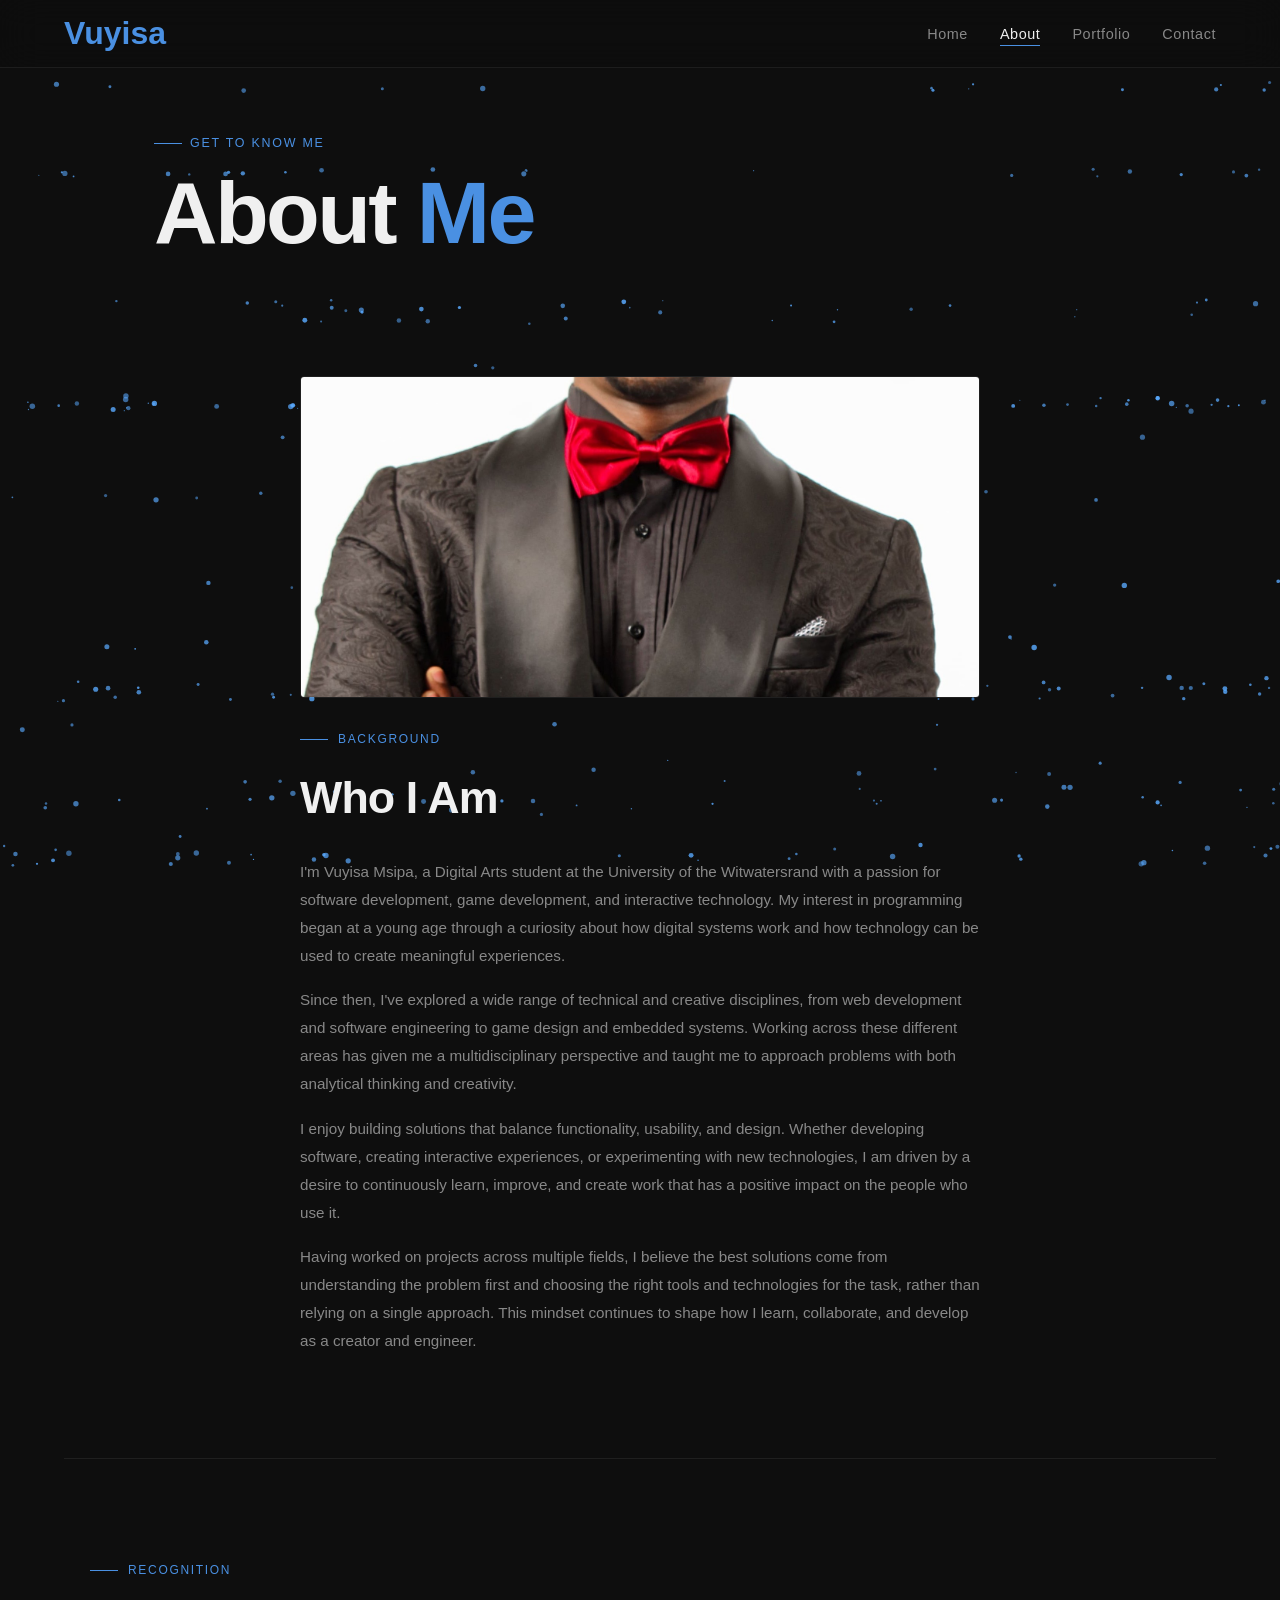
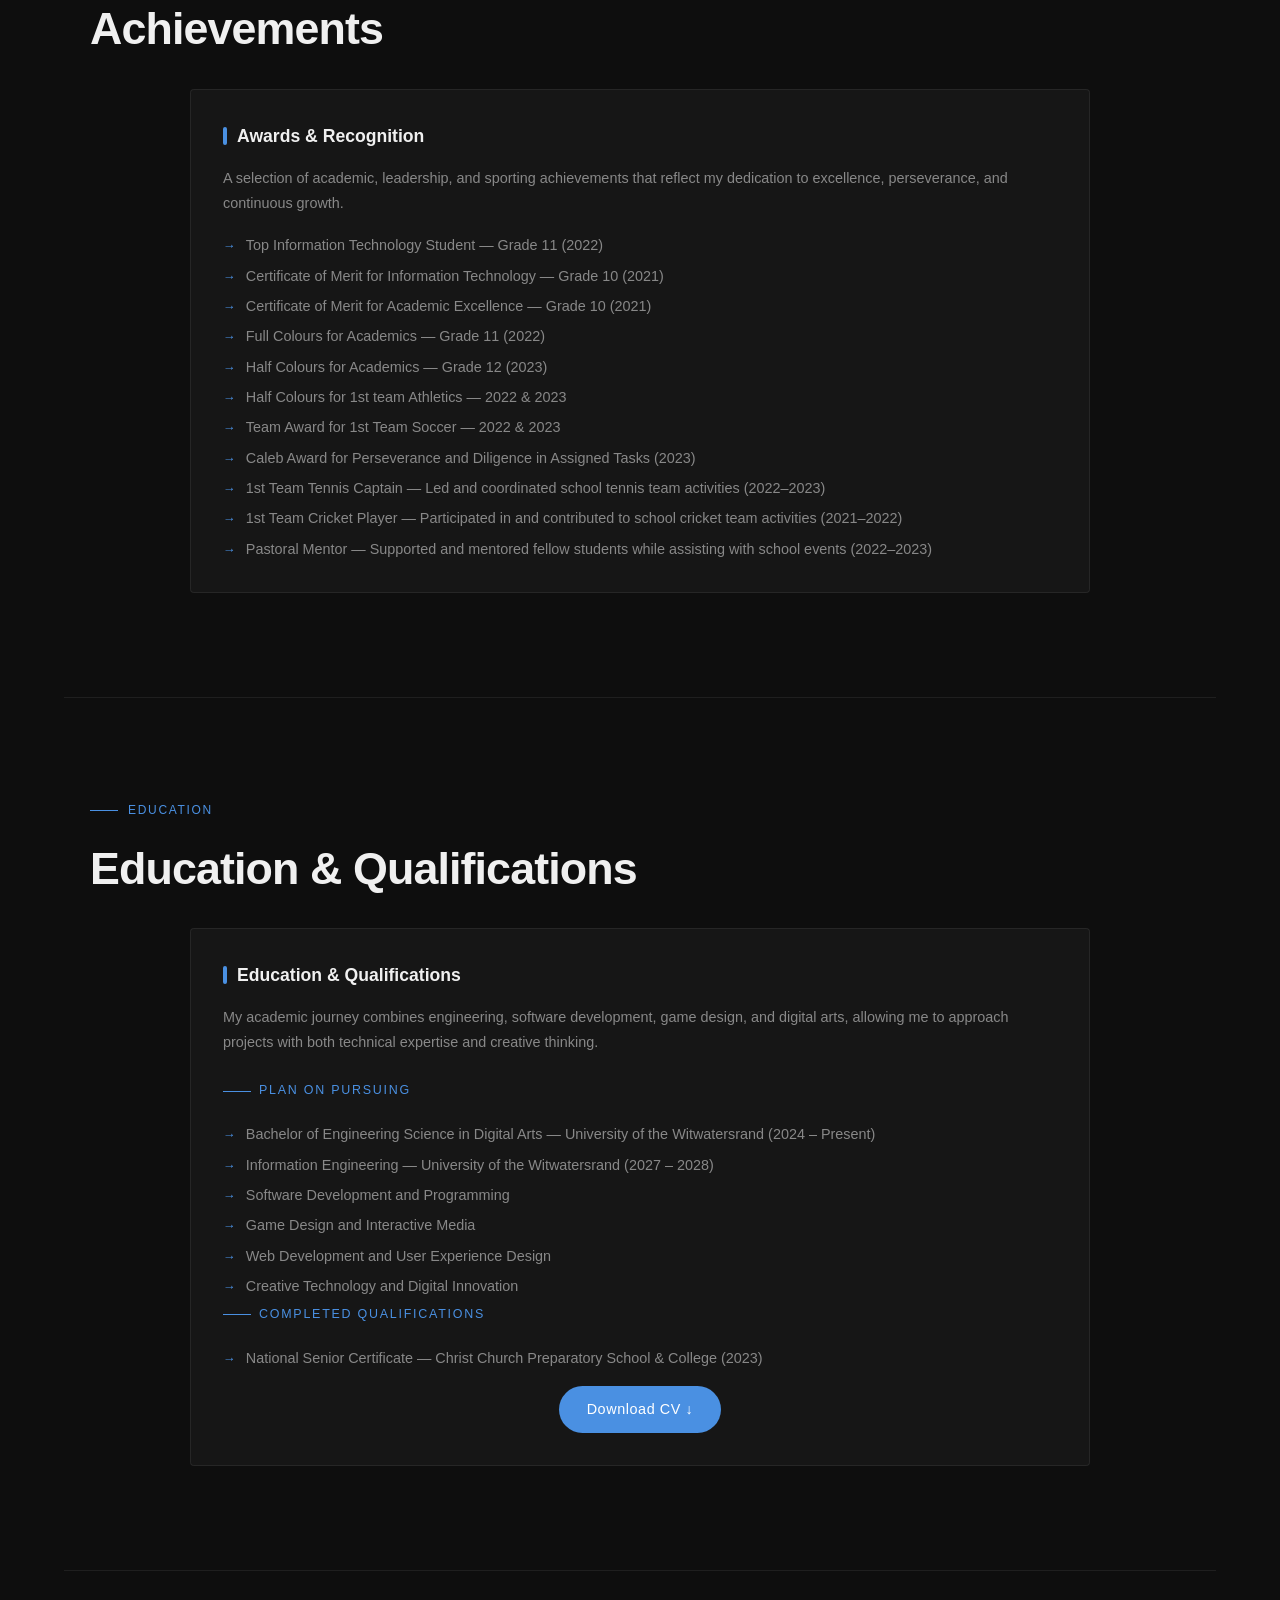
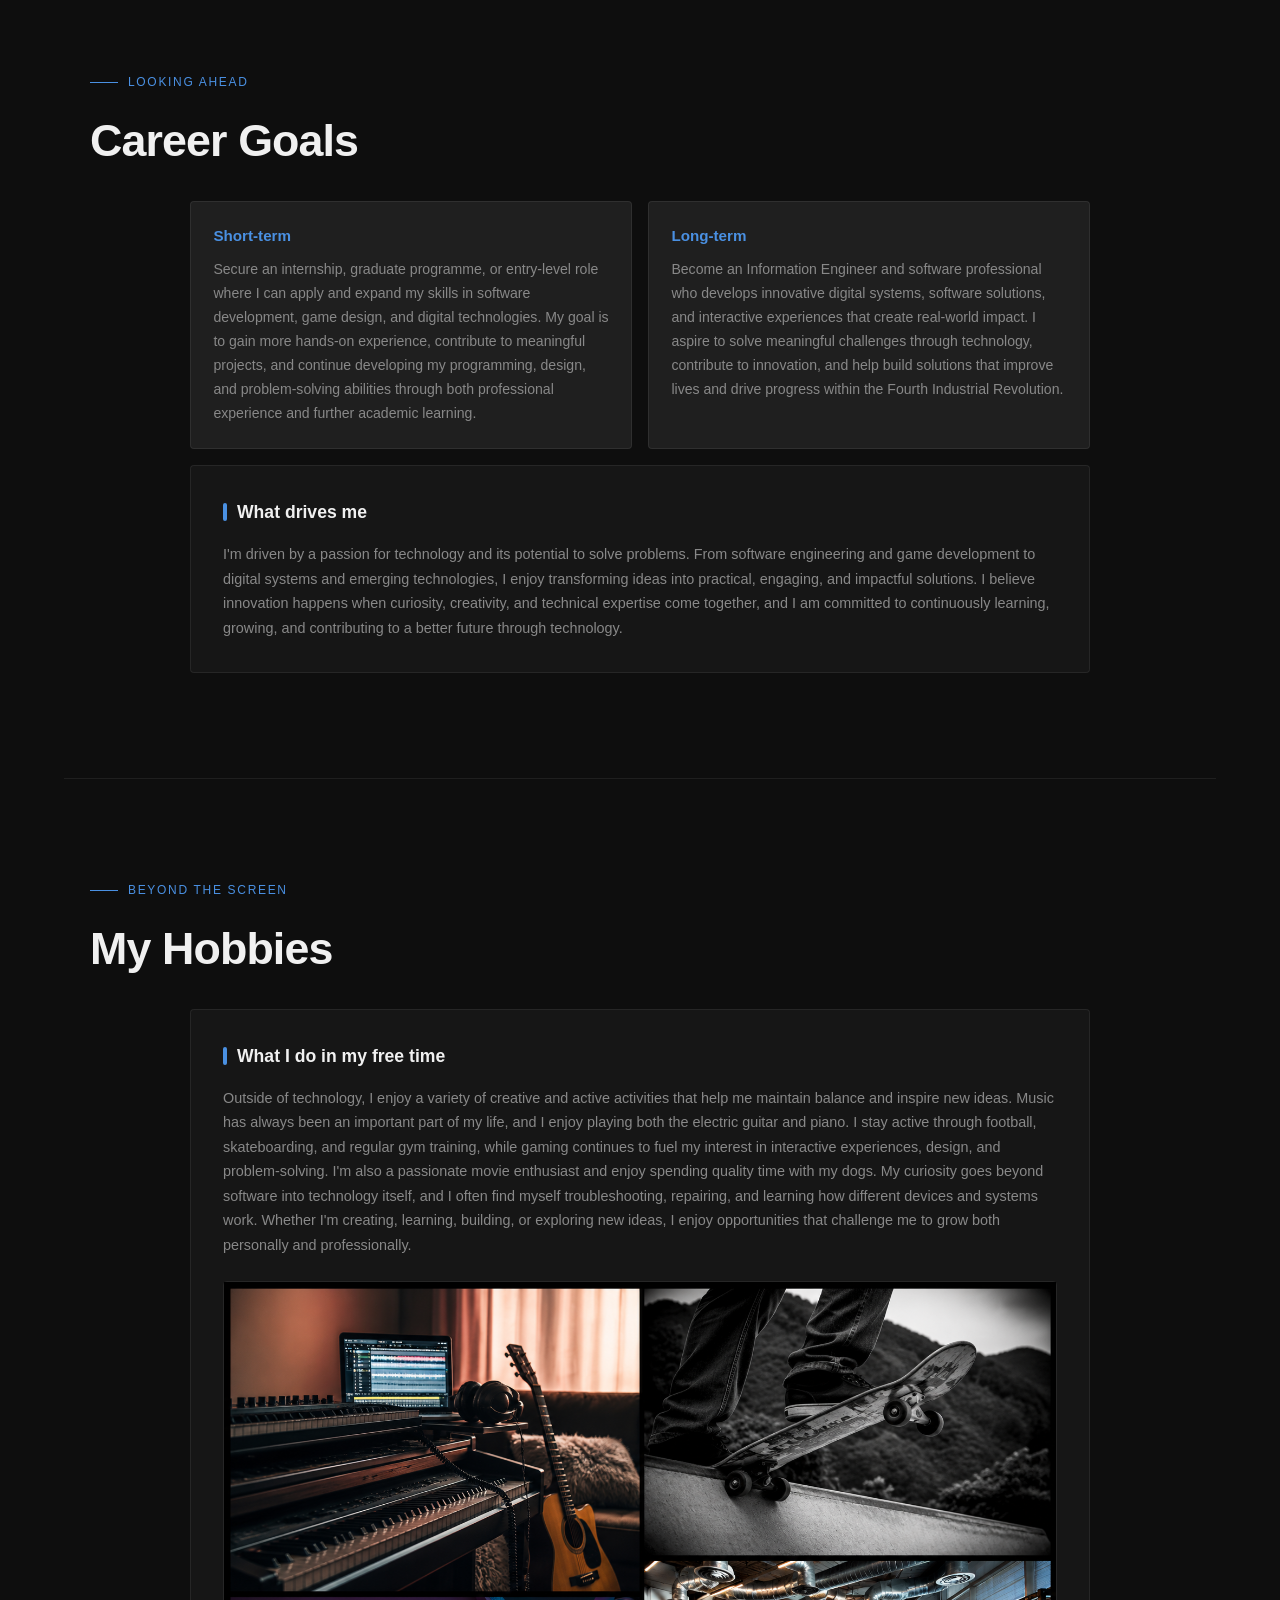
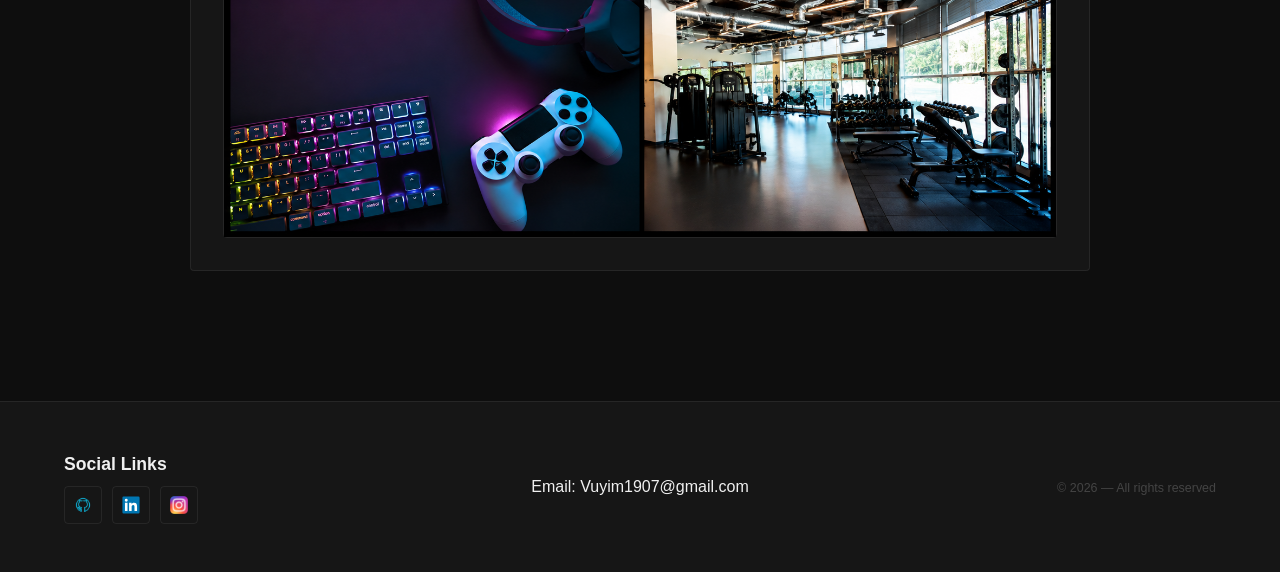
==== commit f1c01804: "edits" ====
--- a/about.html
+++ b/about.html
@@ -6,7 +6,6 @@
   <title>About | Vuyisa Msipa</title>
   <link rel="preconnect" href="https://fonts.googleapis.com">
   <link rel="preconnect" href="https://fonts.gstatic.com" crossorigin>
-  <link href="https://fonts.googleapis.com/css2?family=Inter:wght@400;500;700&display=swap" rel="stylesheet">
   <link rel="stylesheet" href="./CSS/main.css">
   <link rel="stylesheet" href="./CSS/layout.css">
   <link rel="stylesheet" href="./CSS/components.css">
--- a/CSS/main.css
+++ b/CSS/main.css
@@ -46,7 +46,6 @@
   z-index: 9999;
   display: flex;
   flex-direction: column; /* Stacks items vertically */
-  text-align: center;
   justify-content: center;
   align-items: center;
   transition: opacity 0.6s ease, visibility 0.6s ease;
@@ -75,17 +74,6 @@
   animation: shiny-ring 2s linear infinite;
 }
 
-.ring::before {
-  position: absolute;
-  content: '';
-  left: 0;
-  top: 0;
-  height: 100%;
-  width: 100%;
-  border-radius: 50%;
-  box-shadow: 0 0 5px rgba(255, 255, 255, 0.3);
-}
-
 
 @keyframes shiny-ring {
   0% {
@@ -94,7 +82,7 @@
   }
   50% {
     transform: rotate(180deg);
-    box-shadow: 1px 5px 7px var(--surface2); /* The crisp white reflection sweep */
+    box-shadow: 1px 5px 7px var(--surface2); 
   }
   100% {
     transform: rotate(360deg);
--- a/CSS/layout.css
+++ b/CSS/layout.css
@@ -5,7 +5,7 @@
 .page-kicker::before { content: ''; width: 28px; height: 1px; background: var(--accent); }
 .page-title { font-family: 'Inter', sans-serif; font-size: clamp(3rem, 7vw, 5.5rem); font-weight: 800; line-height: 1; letter-spacing: -.03em; margin-bottom: 1.2rem; }
 .page-title span { color: var(--accent); }
-.page-intro { color: var(--muted); font-size: 1rem; line-height: 1.8; max-width: 600px; }
+.page-intro { color: var(--muted); line-height: 1.8; max-width: 600px; }
 
 /* Section Specific Layouts */
 .hero { min-height: 100vh; padding: clamp(6rem, 12vh, 10rem) clamp(1.5rem, 5vw, 4rem) 5rem; display: grid; grid-template-columns: 1fr 1fr; align-items: center; gap: 4rem; max-width: 1200px; margin: 0 auto; }
--- a/CSS/components.css
+++ b/CSS/components.css
@@ -126,13 +126,13 @@
 
 .core-strengths {
   display: grid; grid-template-columns: repeat(2, 1fr); gap: 8px;
-  margin-top: 0; max-width: 560px; margin-inline: auto;
+  max-width: 560px; margin-inline: auto;
 }
 .strength-card {
   background: var(--surface2); border: 1px solid var(--border); border-radius: 10px;
   min-height: 52px; display: flex; align-items: center; justify-content: flex-start;
   gap: 12px; padding: .85rem 1.25rem; text-align: left;
-  transform: scale(1); transition: transform .25s ease, border-color .25s ease, background .25s ease;
+  transition: transform .25s ease, border-color .25s ease, background .25s ease;
 }
 .strength-card:hover { border-color: var(--accent); background: var(--accent-dim); transform: scale(1.06); position: relative; }
 .strength-card::before { content: ''; width: 6px; height: 6px; border-radius: 50%; background: var(--border); flex-shrink: 0; transition: background .2s; }
@@ -239,51 +239,95 @@
 
 /*Centred Popup Modal Card*/
 .modal-bg {
-  position: fixed; inset: 0; background: rgba(0, 0, 0, .8);
+  /* Added a very subtle blue tint to the dark background overlay */
+  position: fixed; inset: 0; background: rgba(0, 5, 15, .75); 
   z-index: 2000; display: flex; align-items: center; justify-content: center;
-  opacity: 0; visibility: hidden; transition: opacity .3s, visibility .3s;
-  backdrop-filter: blur(8px); padding: 1.5rem;
+  opacity: 0; visibility: hidden; 
+  transition: opacity .4s cubic-bezier(0.4, 0, 0.2, 1), visibility .4s;
+  backdrop-filter: blur(12px) saturate(150%); padding: 1.5rem;
 }
 .modal-bg.open { opacity: 1; visibility: visible; }
 
 .modal {
-  background: var(--section-area-bg);
-  border: 1px solid rgba(74, 144, 226, .25);
-  border-radius: 20px; /* Bumbed up the roundness */
-  width: 100%; max-width: 750px;
+  background: linear-gradient(145deg, rgba(74, 144, 226, 0.12), rgba(14, 14, 14, 0.95));
+  border: 1px solid rgba(74, 144, 226, 0.3);
+  border-radius: 24px; 
+  width: 100%; max-width: 780px;
   max-height: 85vh; overflow-y: auto; position: relative;
-  transform: translateY(20px); transition: transform .3s;
-  box-shadow: 0 24px 48px rgba(0, 0, 0, 0.5);
-}
-.modal-bg.open .modal { transform: none; }
+  transform: scale(0.95) translateY(30px); 
+  transition: transform .5s cubic-bezier(0.34, 1.56, 0.64, 1);
+  /* Deep shadow combined with blue outer and inner glows */
+  box-shadow: 0 30px 60px rgba(0, 0, 0, 0.8), 0 0 60px var(--accent-dim), inset 0 0 20px rgba(74, 144, 226, 0.05);
+  scrollbar-width: thin; scrollbar-color: var(--accent) transparent;
+}
+.modal-bg.open .modal { transform: scale(1) translateY(0); }
 
 .modal-img { 
   width: 100%; 
-  aspect-ratio: 16/8; 
+  aspect-ratio: 21/9; 
   object-fit: cover; 
   object-position: center; 
   display: block; 
-  border-radius: 20px 20px 0 0; 
-}
-
-.modal-body { padding: 2.5rem; }
-.modal-title { font-size: 1.6rem; font-weight: 800; margin-bottom: 1rem; }
-.modal-tags { display: flex; flex-wrap: wrap; gap: 8px; margin-bottom: 1.5rem; }
+  border-radius: 24px 24px 0 0; 
+  position: relative;
+  -webkit-mask-image: linear-gradient(to bottom, rgba(0,0,0,1) 75%, rgba(0,0,0,0) 100%);
+  mask-image: linear-gradient(to bottom, rgba(0,0,0,1) 75%, rgba(0,0,0,0) 100%);
+}
+
+.modal-body { padding: 0 2.5rem 2.5rem 2.5rem; position: relative; top: -1.5rem; }
+
+.modal-title { 
+    font-size: 2.2rem; font-weight: 800; margin-bottom: 1rem; 
+    letter-spacing: -0.02em; 
+    /* Blue shadow behind the title */
+    text-shadow: 0 2px 15px rgba(74, 144, 226, 0.3); 
+}
+
+.modal-tags { display: flex; flex-wrap: wrap; gap: 8px; margin-bottom: 2rem; }
+
 .modal-close {
-  position: absolute; top: 1rem; right: 1rem;
-  background: rgba(31, 31, 31, 0.8); 
-  backdrop-filter: blur(4px);
-  border: 1px solid var(--border);
-  border-radius: 50%; width: 40px; height: 40px;
+  position: absolute; top: 1.2rem; right: 1.2rem;
+  /* Darker, more opaque blue-black background for high contrast */
+  background: rgba(5, 10, 20, 0.75); 
+  backdrop-filter: blur(8px);
+  border: 1px solid rgba(74, 144, 226, 0.4);
+  border-radius: 50%; width: 44px; height: 44px;
   display: flex; align-items: center; justify-content: center;
-  font-size: 1.1rem; color: #fff; cursor: pointer;
-  transition: background .2s, border-color .2s; z-index: 10;
-}
-.modal-close:hover { background: var(--surface2); border-color: var(--accent); }
-.modal-section { margin-bottom: 1.2rem; }
-.modal-section h4 { font-size: .9rem; font-weight: 700; margin-bottom: .5rem; color: var(--accent); }
-.modal-section p { color: var(--muted); font-size: .88rem; line-height: 1.7; }
-
+  /* Made the X bold and white so it cuts through the dark background */
+  font-size: 1.2rem; font-weight: 700; color: #fff; 
+  cursor: pointer;
+  transition: all .3s cubic-bezier(0.4, 0, 0.2, 1); z-index: 10;
+  box-shadow: 0 4px 12px rgba(0, 0, 0, 0.5);
+}
+.modal-close:hover { 
+  background: var(--accent); 
+  border-color: var(--accent); 
+  transform: rotate(90deg) scale(1.1); 
+  box-shadow: 0 0 20px var(--accent-glow);
+}
+
+.modal-section { 
+  margin-bottom: 1.5rem; 
+  /* Blue tinted section boxes */
+  background: rgba(74, 144, 226, 0.04); 
+  padding: 1.5rem; 
+  border-radius: 12px; 
+  border: 1px solid rgba(74, 144, 226, 0.1);
+  transition: background .3s ease, transform .3s ease, border-color .3s ease;
+}
+.modal-section:hover {
+  background: rgba(74, 144, 226, 0.08);
+  transform: translateX(4px);
+  border-color: rgba(74, 144, 226, 0.3);
+}
+.modal-section h4 { 
+  font-size: .85rem; font-weight: 700; margin-bottom: .8rem; 
+  color: var(--accent); text-transform: uppercase; letter-spacing: 0.1em; 
+}
+.modal-section p { 
+  color: var(--text); /* Changed from muted to text for better contrast against the blue */
+  font-size: .9rem; line-height: 1.8; margin: 0; 
+}
 
 /*Reveal Scroll Animations*/
 .reveal { opacity: 0; transform: translateY(28px); transition: opacity .6s, transform .6s; }
--- a/CSS/responsive.css
+++ b/CSS/responsive.css
@@ -12,7 +12,6 @@
 }
 
 @media(max-width: 768px) {
-  .intro-grid { grid-template-columns: 1fr; }
   .goals-grid { grid-template-columns: 1fr; }
   footer {grid-template-columns: 1fr;justify-content: center; text-align: center;gap: 2.5rem;}
   footer > div {display: flex !important; flex-direction: column !important;align-items: center !important;text-align: center !important;}
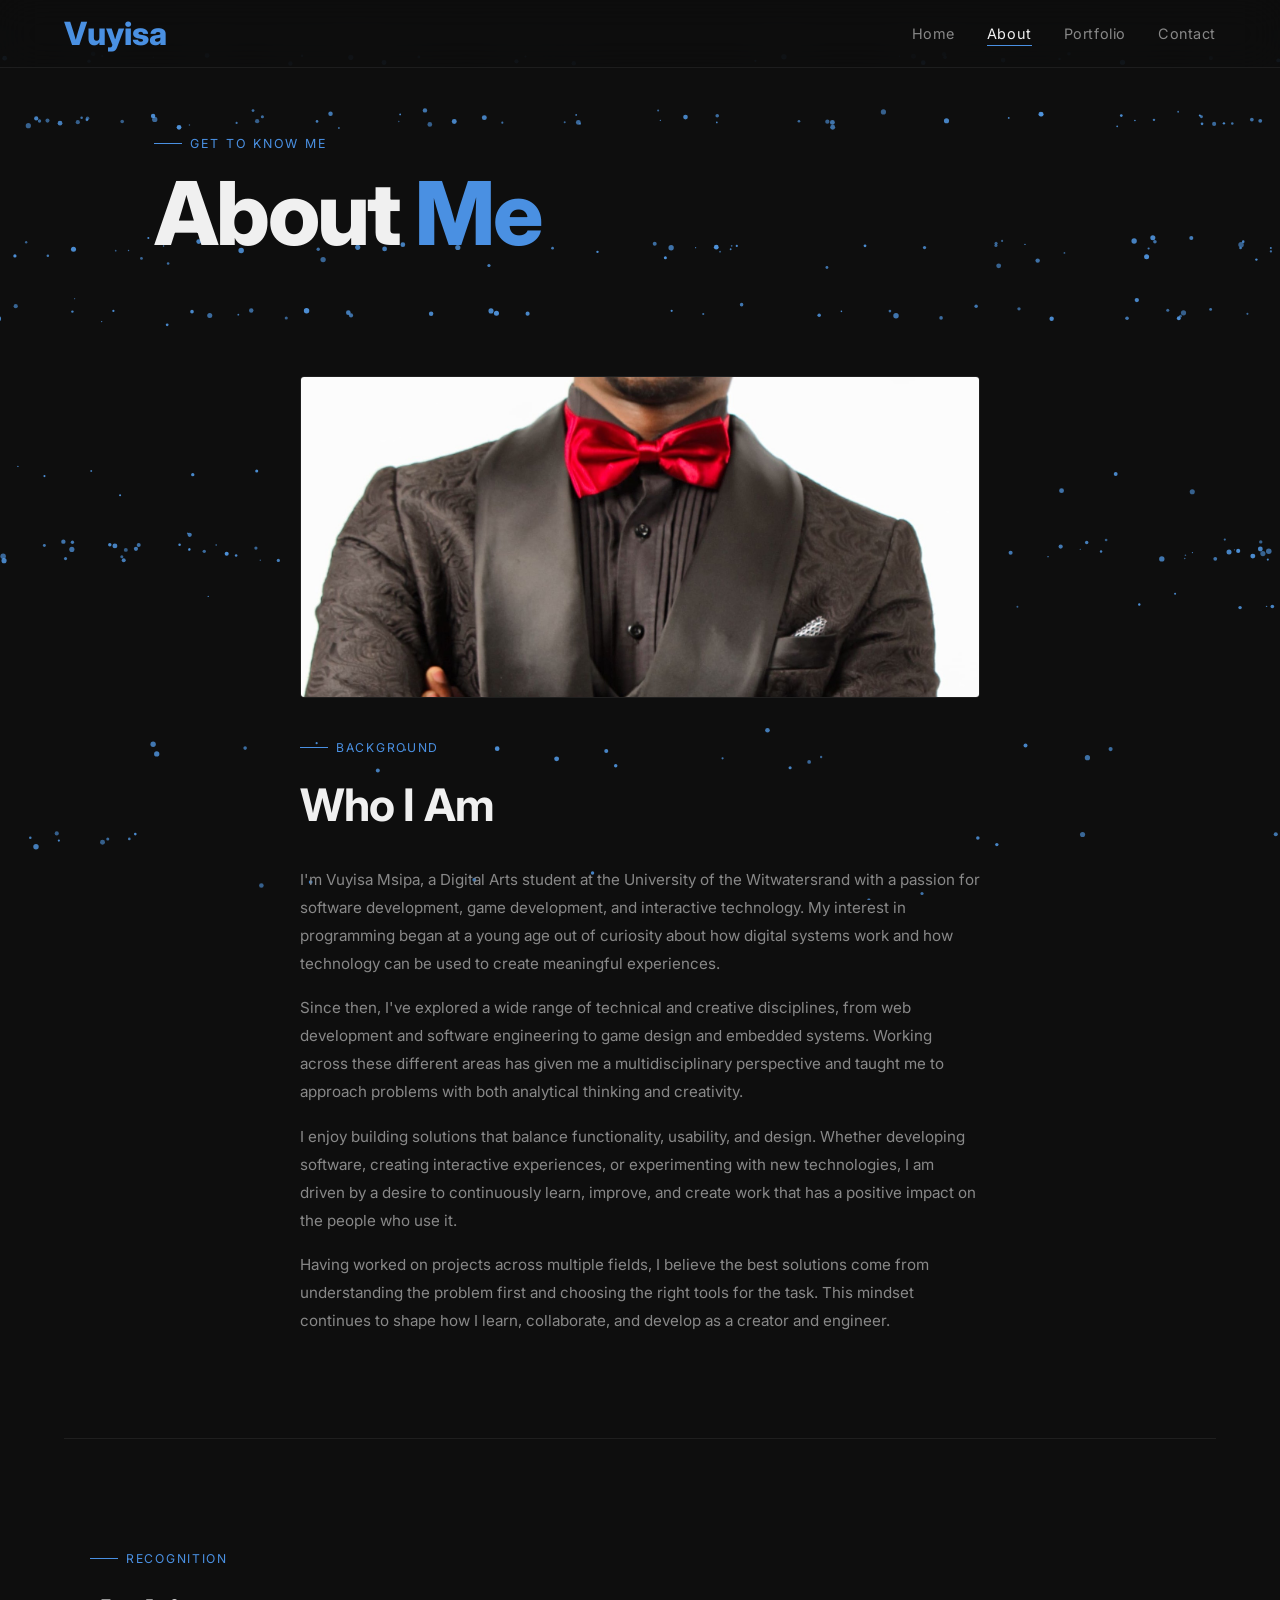
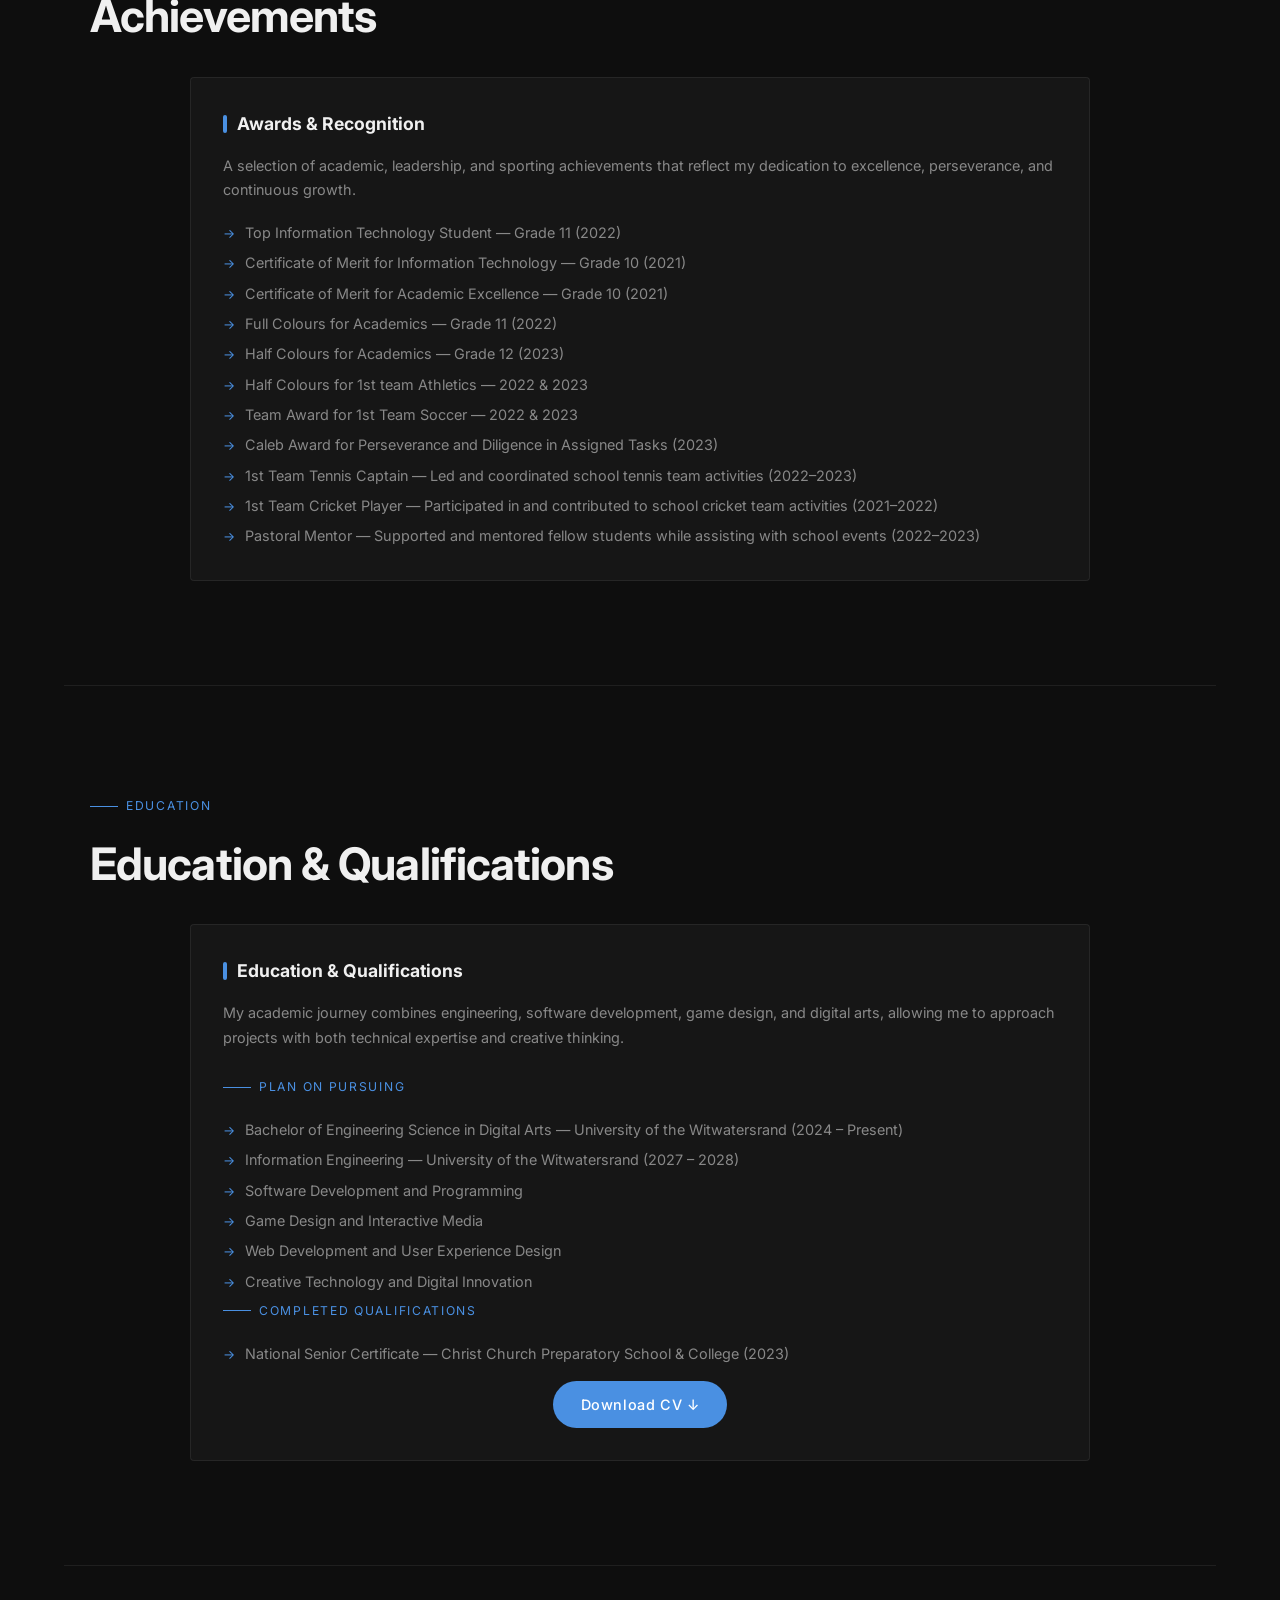
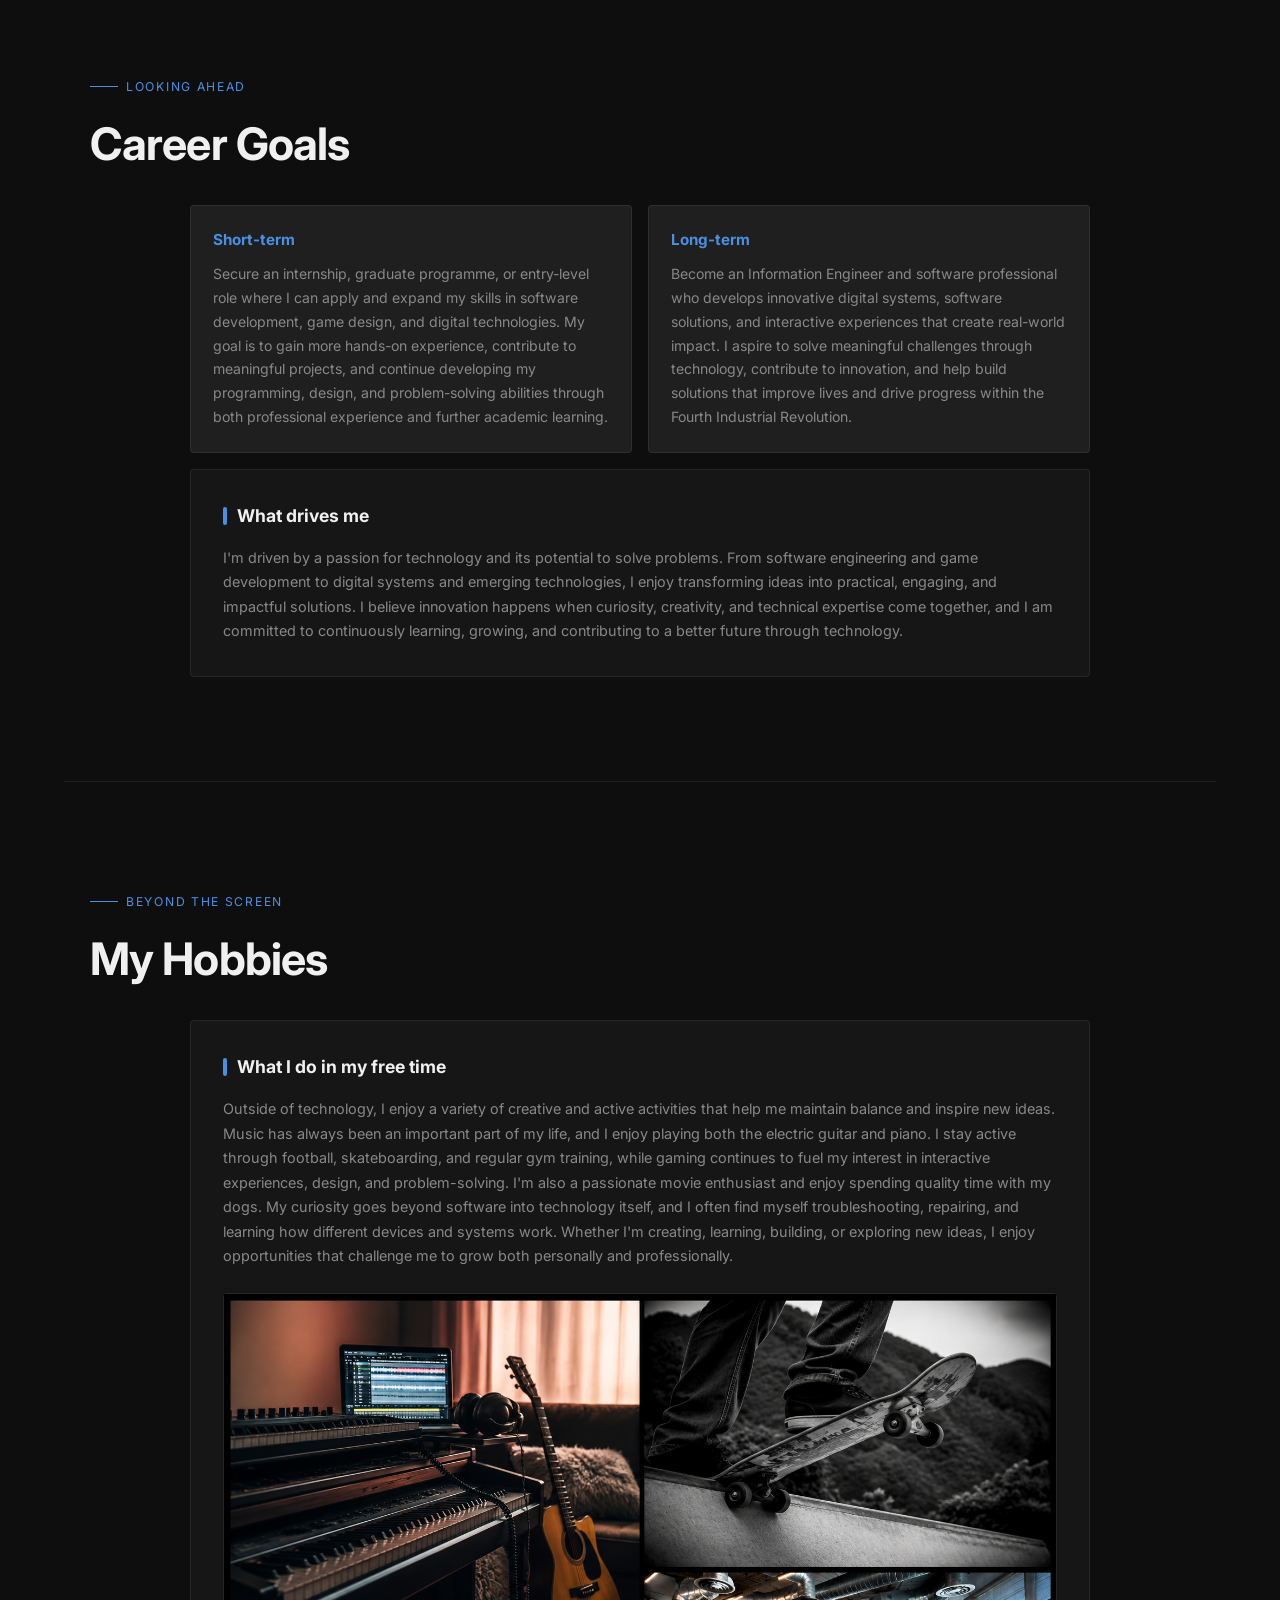
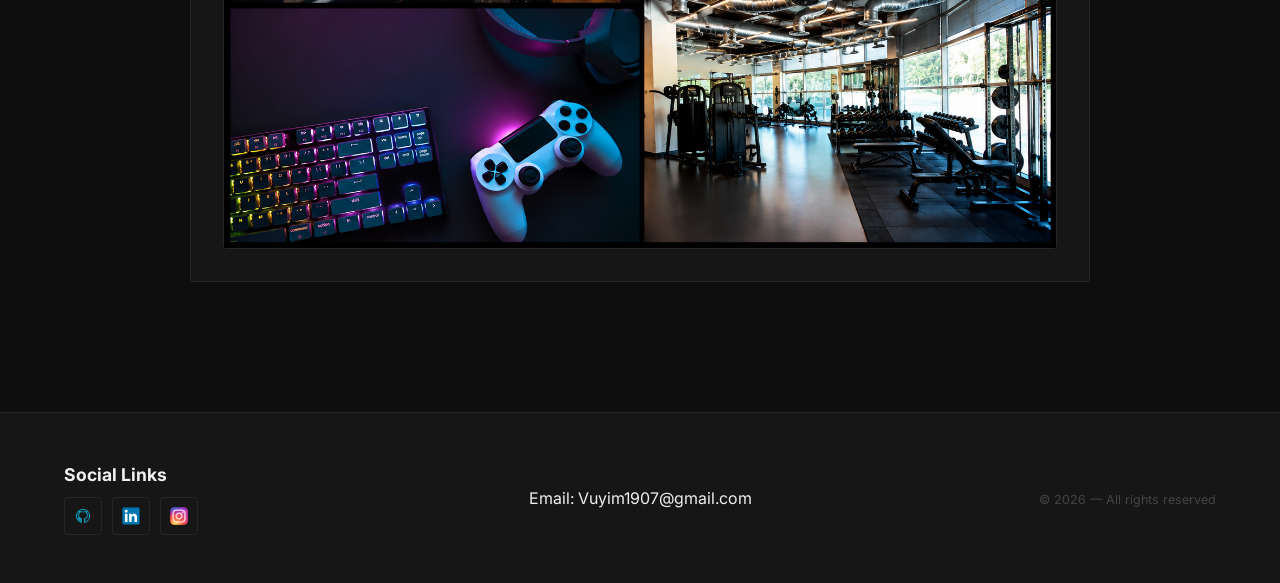
==== commit ee29ec1d: "comments" ====
--- a/about.html
+++ b/about.html
@@ -3,9 +3,11 @@
 <head>
   <meta charset="UTF-8">
   <meta name="viewport" content="width=device-width, initial-scale=1.0">
+  <meta name="description" content="About Vuyisa Msipa — background, achievements, education, career goals, and hobbies.">
   <title>About | Vuyisa Msipa</title>
   <link rel="preconnect" href="https://fonts.googleapis.com">
   <link rel="preconnect" href="https://fonts.gstatic.com" crossorigin>
+  <link href="https://fonts.googleapis.com/css2?family=Inter:wght@300;400;500;600;700;800&display=swap" rel="stylesheet">
   <link rel="stylesheet" href="./CSS/main.css">
   <link rel="stylesheet" href="./CSS/layout.css">
   <link rel="stylesheet" href="./CSS/components.css">
@@ -31,10 +33,10 @@
   <div class="mob-menu" id="mobile-menu"></div>
 
   <main>
-    <div class="page-header reveal">
+    <header class="page-header">
       <div class="page-kicker">Get to know me</div>
       <h1 class="page-title">About <span>Me</span></h1>
-    </div>
+    </header>
 
     <section class="about-sec">
       <div class="inner">
@@ -45,10 +47,10 @@
           <div class="intro-text">
             <div class="sec-label">Background</div>
             <h2 class="sec-title">Who I Am</h2>
-            <p>I'm Vuyisa Msipa, a Digital Arts student at the University of the Witwatersrand with a passion for software development, game development, and interactive technology. My interest in programming began at a young age through a curiosity about how digital systems work and how technology can be used to create meaningful experiences.</p>
+            <p>I'm Vuyisa Msipa, a Digital Arts student at the University of the Witwatersrand with a passion for software development, game development, and interactive technology. My interest in programming began at a young age out of curiosity about how digital systems work and how technology can be used to create meaningful experiences.</p>
             <p>Since then, I've explored a wide range of technical and creative disciplines, from web development and software engineering to game design and embedded systems. Working across these different areas has given me a multidisciplinary perspective and taught me to approach problems with both analytical thinking and creativity.</p>
             <p>I enjoy building solutions that balance functionality, usability, and design. Whether developing software, creating interactive experiences, or experimenting with new technologies, I am driven by a desire to continuously learn, improve, and create work that has a positive impact on the people who use it.</p>
-            <p>Having worked on projects across multiple fields, I believe the best solutions come from understanding the problem first and choosing the right tools and technologies for the task, rather than relying on a single approach. This mindset continues to shape how I learn, collaborate, and develop as a creator and engineer.</p>
+            <p>Having worked on projects across multiple fields, I believe the best solutions come from understanding the problem first and choosing the right tools for the task. This mindset continues to shape how I learn, collaborate, and develop as a creator and engineer.</p>
           </div>
         </div>
       </div>
--- a/CSS/main.css
+++ b/CSS/main.css
@@ -1,102 +1,47 @@
 *{ margin: 0; padding: 0; box-sizing: border-box; }
 :root {
   --bg: #0e0e0e; --section-area-bg: #161616; --surface2: #1f1f1f;
-  --border: rgba(255, 255, 255, 0.07); --accent: #4A90E2;
-  --accent-dim: rgba(74, 144, 226, 0.15); --accent-glow: rgba(74, 144, 226, 0.3);
+  --border: rgba(255,255,255,.07); --accent: #4A90E2;
+  --accent-dim:    rgba(74,144,226,.15); --accent-glow:   rgba(74,144,226,.3);
+  --accent-border: rgba(74,144,226,.35); --accent-tint:   rgba(74,144,226,.08);
   --text: #f0f0f0; --muted: #888; --subtle: #444;
 }
 html { scroll-behavior: smooth; }
-/* Prevent scroll during page loader */
 html.loading { overflow: hidden; }
- body {
-  font-family: 'Inter', sans-serif; 
-  background: var(--bg);
-  color: var(--text); 
-  overflow-x: hidden; 
-  line-height: 1.6;
-  transition: opacity 0.3s ease;
+body {
+  font-family: Inter, sans-serif;
+  background: var(--bg); color: var(--text);
+  overflow-x: hidden; line-height: 1.6;
+  transition: opacity .3s ease;
 }
+body.page-exit { opacity: 0; pointer-events: none; }
 
-body.page-exit {
-  opacity: 0;
-  pointer-events: none;
-}
-
-.website-name {
-  font-size: 48px; 
-  font-weight: 700;
-  color: var(--accent); 
-  letter-spacing: 2px;
-  text-transform: uppercase;
-}
-
-.loading-text {
-  color: var(--text); 
-  font-size: 16px; /* Standardized to body size */
-  text-transform: uppercase;
-  letter-spacing: 2px;
-  animation: pulse-text 2s ease-in-out infinite; 
-  z-index: 1;
-}
+.website-name { font-size: 48px; font-weight: 700; color: var(--accent); letter-spacing: 2px; text-transform: uppercase; }
+.loading-text  { color: var(--text); font-size: 16px; text-transform: uppercase; letter-spacing: 2px; animation: pulse-text 2s ease-in-out infinite; }
 
 #loader {
-  position: fixed;
-  inset: 0;
-  background: var(--bg); 
-  z-index: 9999;
-  display: flex;
-  flex-direction: column; /* Stacks items vertically */
-  justify-content: center;
-  align-items: center;
-  transition: opacity 0.6s ease, visibility 0.6s ease;
+  position: fixed; inset: 0; background: var(--bg); z-index: 9999;
+  display: flex; flex-direction: column; justify-content: center; align-items: center;
+  transition: opacity .6s ease, visibility .6s ease;
 }
+#loader.done { opacity: 0; visibility: hidden; pointer-events: none; }
 
-#loader.done {
-  opacity: 0;
-  visibility: hidden;
-  pointer-events: none;
-}
+.ring-wrapper { position: relative; width: 200px; height: 200px; display: flex; justify-content: center; align-items: center; margin-bottom: 30px; }
+.ring         { position: absolute; inset: 0; border-radius: 50%; animation: shiny-ring 2s linear infinite; }
 
-.ring-wrapper {
-  position: relative;
-  width: 200px;
-  height: 200px;
-  display: flex;
-  justify-content: center;
-  align-items: center;
-  margin-bottom: 30px; 
-}
+/* Fixed background layer — same family as #loader */
+#particle-canvas { position: fixed; top: 0; left: 0; width: 100vw; height: 100vh; display: block; z-index: -1; pointer-events: none; }
 
-.ring {
-  position: absolute;
-  inset: 0;
-  border-radius: 50%;
-  animation: shiny-ring 2s linear infinite;
-}
-
+/* Site-wide scroll-reveal utility — document-state class toggled on every page */
+.reveal         { opacity: 0; transform: translateY(28px); transition: opacity .6s, transform .6s; }
+.reveal.visible { opacity: 1; transform: none; }
 
 @keyframes shiny-ring {
-  0% {
-    transform: rotate(0deg);
-    box-shadow: 1px 5px 2px var(--accent);
-  }
-  50% {
-    transform: rotate(180deg);
-    box-shadow: 1px 5px 7px var(--surface2); 
-  }
-  100% {
-    transform: rotate(360deg);
-    box-shadow: 1px 5px 2px var(--accent);
-  }
+  0%   { transform: rotate(0deg);   box-shadow: 1px 5px 2px var(--accent); }
+  50%  { transform: rotate(180deg); box-shadow: 1px 5px 7px var(--surface2); }
+  100% { transform: rotate(360deg); box-shadow: 1px 5px 2px var(--accent); }
 }
-
 @keyframes pulse-text {
-  0%, 100% {
-    opacity: 1;
-    color: var(--text);
-  }
-  50% {
-    opacity: 0.15;
-    color: var(--bg);
-  }
+  0%, 100% { opacity: 1;    color: var(--text); }
+  50%       { opacity: .15; color: var(--bg);   }
 }
--- a/CSS/layout.css
+++ b/CSS/layout.css
@@ -1,14 +1,54 @@
-section { position: relative; z-index: 1; }
-.inner { max-width: 1100px; margin: 0 auto; }
-.page-header { padding: clamp(7rem, 14vh, 10rem) clamp(1.5rem, 5vw, 4rem) clamp(2rem, 4vw, 3rem); max-width: 1100px; margin: 0 auto; }
-.page-kicker { display: inline-flex; align-items: center; gap: 8px; font-family: Inter, sans-serif; font-size: .78rem; color: var(--accent); letter-spacing: .14em; text-transform: uppercase; margin-bottom: 1rem; }
-.page-kicker::before { content: ''; width: 28px; height: 1px; background: var(--accent); }
-.page-title { font-family: 'Inter', sans-serif; font-size: clamp(3rem, 7vw, 5.5rem); font-weight: 800; line-height: 1; letter-spacing: -.03em; margin-bottom: 1.2rem; }
-.page-title span { color: var(--accent); }
-.page-intro { color: var(--muted); line-height: 1.8; max-width: 600px; }
+.inner { 
+  max-width: 1100px;
+  margin: 0 auto; 
+}
+
+.page-header { 
+  padding: clamp(7rem, 14vh, 10rem) clamp(1.5rem, 5vw, 4rem) clamp(2rem, 4vw, 3rem); 
+  max-width: 1100px; 
+  margin: 0 auto; 
+}
+
+.page-kicker { 
+  display: inline-flex; 
+  align-items: center; 
+  gap: 8px;
+  font-family: Inter, sans-serif;
+  font-size: .78rem; 
+  color: var(--accent);
+  letter-spacing: .14em; 
+  text-transform: uppercase; 
+  margin-bottom: 1rem; 
+}
+
+.page-kicker::before { 
+  content: ''; 
+  width: 28px; 
+  height: 1px; 
+  background: var(--accent); 
+}
+
+.page-title { 
+  font-family: 'Inter', sans-serif; 
+  font-size: clamp(3rem, 7vw, 5.5rem); 
+  font-weight: 800; 
+  line-height: 1; 
+  letter-spacing: -.03em; 
+  margin-bottom: 1.2rem; 
+}
+
+.page-title span { 
+  color: var(--accent); 
+}
+
+.page-intro { 
+  color: var(--muted); 
+  line-height: 1.8; 
+  max-width: 600px; 
+}
 
 /* Section Specific Layouts */
-.hero { min-height: 100vh; padding: clamp(6rem, 12vh, 10rem) clamp(1.5rem, 5vw, 4rem) 5rem; display: grid; grid-template-columns: 1fr 1fr; align-items: center; gap: 4rem; max-width: 1200px; margin: 0 auto; }
+.hero { min-height: 100vh; padding: clamp(6rem, 12vh, 10rem) clamp(1.5rem, 5vw, 4rem) 5rem; position: relative; display: grid; grid-template-columns: 1fr 1fr; align-items: center; gap: 4rem; max-width: 1200px; margin: 0 auto; }
 .about-sec { padding: clamp(2rem, 4vw, 4rem) clamp(1.5rem, 5vw, 4rem); }
 .intro-grid { 
   display: grid; 
--- a/CSS/components.css
+++ b/CSS/components.css
@@ -1,60 +1,42 @@
-/* Typography & Labels */
-.sec-label {
-  font-size: .75rem; color: var(--accent); letter-spacing: .14em;
-  text-transform: uppercase; margin-bottom: .8rem;
-  display: flex; align-items: center; gap: 10px;
-}
-.sec-label::before { content: ''; width: 28px; height: 1px; background: var(--accent); }
-
-.sec-title { font-size: clamp(1.8rem, 3.5vw, 2.8rem); font-weight: 700; letter-spacing: -.02em; margin-bottom: 1.5rem; }
-
-.kicker {
+/*Labels*/
+.sec-label, .kicker {
   display: inline-flex; align-items: center; gap: 8px;
-  font-size: .78rem; color: var(--accent); letter-spacing: .14em;
-  text-transform: uppercase; margin-bottom: 1.4rem;
-}
-.kicker::before { content: ''; width: 28px; height: 1px; background: var(--accent); }
-
-.tw-wrap { font-size: clamp(.95rem, 1.5vw, 1.05rem); color: var(--text); margin-bottom: 1.6rem; min-height: 1.6em; }
+  font-size: .76rem; color: var(--accent); letter-spacing: .14em; text-transform: uppercase;
+}
+.sec-label::before, .kicker::before { content: ''; width: 28px; height: 1px; background: var(--accent); }
+.sec-label { margin-bottom: .8rem; }
+.kicker    { margin-bottom: 1.4rem; }
+
+.sec-title { font-size: clamp(1.8rem,3.5vw,2.8rem); font-weight: 700; letter-spacing: -.02em; margin-bottom: 1.5rem; }
+
+.tw-wrap { font-size: clamp(.95rem,1.5vw,1.05rem); color: var(--text); margin-bottom: 1.6rem; min-height: 1.6em; }
 .tw-wrap::after { content: '|'; color: var(--accent); animation: blink .7s step-end infinite; }
 @keyframes blink { 50% { opacity: 0; } }
 
 
-/* Buttons */
-.btn-p {
+/*Buttons*/
+.btn-p, .btn-submit {
   display: inline-flex; align-items: center; gap: 8px;
-  padding: .75rem 1.75rem; border-radius: 50px;
-  background: var(--accent); color: #fff;
-  font-size: .9rem; font-weight: 500; letter-spacing: .04em;
-  text-decoration: none; border: none; cursor: pointer;
+  background: var(--accent); color: #fff; border: none; cursor: pointer;
+  border-radius: 50px; font-size: .9rem; font-weight: 500;
+  letter-spacing: .04em; text-decoration: none;
   transition: transform .2s, box-shadow .2s;
 }
-.btn-p:hover { transform: translateY(-2px); box-shadow: 0 8px 24px var(--accent-glow); }
-
-.btn-submit {
-  width: 100%; padding: .9rem 1.5rem; border-radius: 50px;
-  background: var(--accent); color: #fff;
-  font-family: Inter, sans-serif; font-size: .95rem; font-weight: 500;
-  letter-spacing: .04em; border: none; cursor: pointer;
-  transition: transform .2s, box-shadow .2s; margin-top: .5rem;
-}
-.btn-submit:hover { transform: translateY(-2px); box-shadow: 0 8px 24px var(--accent-glow); }
-
-
-/* Cards & Content Blocks */
+.btn-p:hover, .btn-submit:hover { transform: translateY(-2px); box-shadow: 0 8px 24px var(--accent-glow); }
+.btn-p     { padding: .75rem 1.75rem; }
+.btn-submit { width: 100%; padding: .9rem 1.5rem; justify-content: center; margin-top: .5rem; font-size: .95rem; }
+
+
+/*Cards*/
 .card {
   background: var(--section-area-bg); border: 1px solid var(--border);
   border-radius: 4px; padding: 2rem; margin-bottom: 2px;
   max-width: 900px; margin-inline: auto;
 }
-.card:hover { border-color: rgba(74, 144, 226, .2); }
-
-.card-head {
-  font-weight: 700; font-size: 1.1rem; margin-bottom: 1rem;
-  display: flex; align-items: center; gap: 10px;
-}
+.card:hover { border-color: var(--accent-dim); }
+
+.card-head { font-weight: 700; font-size: 1.1rem; margin-bottom: 1rem; display: flex; align-items: center; gap: 10px; }
 .card-head::before { content: ''; width: 4px; height: 18px; background: var(--accent); border-radius: 2px; }
-
 .card-desc { color: var(--muted); font-size: .9rem; line-height: 1.7; margin-bottom: 1.2rem; }
 
 .cta-box {
@@ -62,19 +44,19 @@
   border-radius: 4px; padding: 3rem; text-align: center;
   max-width: 1100px; margin: 0 auto;
 }
-.cta-box h3 { font-family: Inter, sans-serif; font-size: clamp(1.4rem, 2.5vw, 2rem); font-weight: 700; margin-bottom: .8rem; }
-.cta-box p { color: var(--muted); font-size: .95rem; line-height: 1.7; max-width: 500px; margin: 0 auto 2rem; }
-
-
-/* Lists & Goal Cards*/
+.cta-box h3 { font-size: clamp(1.4rem,2.5vw,2rem); font-weight: 700; margin-bottom: .8rem; }
+.cta-box p  { color: var(--muted); font-size: .95rem; line-height: 1.7; max-width: 500px; margin: 0 auto 2rem; }
+
+
+/*Lists & Goal Cards*/
 ul.styled { list-style: none; display: flex; flex-direction: column; gap: 8px; }
 ul.styled li { display: flex; align-items: flex-start; gap: 10px; color: var(--muted); font-size: .9rem; line-height: 1.55; }
-ul.styled li::before { content: '→'; color: var(--accent); font-family: Inter, sans-serif; font-size: .8rem; flex-shrink: 0; margin-top: 2px; }
+ul.styled li::before { content: '→'; color: var(--accent); font-size: .8rem; flex-shrink: 0; margin-top: 2px; }
 
 .goals-grid { display: grid; grid-template-columns: 1fr 1fr; gap: 16px; max-width: 900px; margin: 0 auto; }
-.goal-card { background: var(--surface2); border: 1px solid var(--border); border-radius: 4px; padding: 1.4rem; }
-.goal-card h4 { font-family: Inter, sans-serif; font-size: .95rem; font-weight: 700; margin-bottom: .6rem; color: var(--accent); }
-.goal-card p { color: var(--muted); font-size: .88rem; line-height: 1.7; }
+.goal-card  { background: var(--surface2); border: 1px solid var(--border); border-radius: 4px; padding: 1.4rem; }
+.goal-card h4 { font-size: .95rem; font-weight: 700; margin-bottom: .6rem; color: var(--accent); }
+.goal-card p  { color: var(--muted); font-size: .88rem; line-height: 1.7; }
 
 
 /*Images & Profile Visuals*/
@@ -84,61 +66,63 @@
 .hobbies-img { border-radius: 4px; border: 1px solid var(--border); margin-top: 1.5rem; }
 .hobbies-img img { width: 100%; height: 100%; display: block; transition: filter .4s; }
 
-/* Circular profile photo with pulsing rings */
-.photo-frame { position: relative; width: clamp(220px, 32vw, 360px); aspect-ratio: 1; border-radius: 16px; }
+.photo-frame { position: relative; width: clamp(220px,32vw,360px); aspect-ratio: 1; border-radius: 16px; }
 .photo-frame::before {
   content: ''; position: absolute; inset: -12px; border-radius: 50%;
   border: 1px solid var(--accent-glow); animation: pulse 3s ease-in-out infinite;
 }
 .photo-frame::after {
   content: ''; position: absolute; inset: -24px; border-radius: 50%;
-  border: 1px solid rgba(74, 144, 226, .1); animation: pulse 3s 1s ease-in-out infinite;
-}
-.photo-frame img {
-  width: 100%; height: 100%; object-fit: cover; object-position: center;
-  border-radius: 50%; border: 3px solid var(--surface2);
-}
+  border: 1px solid var(--accent-tint); animation: pulse 3s 1s ease-in-out infinite;
+}
+.photo-frame img { width: 100%; height: 100%; object-fit: cover; object-position: center; border-radius: 50%; border: 3px solid var(--surface2); }
 @keyframes pulse {
-  0%, 100% { transform: scale(1); opacity: 1; }
-  50% { transform: scale(1.04); opacity: .6; }
-}
-
-
-/*Skills Grid & Strength Cards*/
+  0%, 100%{ transform: scale(1);    opacity: 1; }
+  50%{ transform: scale(1.04); opacity: .6; }
+}
+
+/*Skills & Strengths*/
 .sk-tech-label { font-size: .68rem; color: var(--subtle); text-transform: uppercase; margin-bottom: 14px; font-weight: 500; }
-.sk-divider { width: 100%; height: 1px; background: var(--border); margin: 20px 0; }
-
-.skills-grid { display: grid; grid-template-columns: repeat(4, 1fr); gap: 8px; }
+.sk-divider    { width: 100%; height: 1px; background: var(--border); margin: 20px 0; }
+.skills-grid   { display: grid; grid-template-columns: repeat(4,1fr); gap: 8px; }
+
+.sk, .strength-card {
+  background: var(--surface2); border: 1px solid var(--border); border-radius: 10px;
+  transition: border-color .2s, background .2s, transform .2s;
+}
+.sk:hover, .strength-card:hover { border-color: var(--accent); background: var(--accent-dim); transform: scale(1.06); }
 
 .sk {
-  aspect-ratio: 1; background: var(--surface2); border: 1px solid var(--border);
-  border-radius: 10px; display: flex; flex-direction: column;
-  align-items: center; justify-content: center; gap: 7px;
-  padding: 14px 8px 10px; transition: border-color .2s, background .2s, transform .2s;
+  aspect-ratio: 1; display: flex; flex-direction: column;
+  align-items: center; justify-content: center; gap: 7px; padding: 14px 8px 10px;
   opacity: 0; transform: scale(.9);
 }
 .sk.visible { opacity: 1; transform: scale(1); }
-.sk:hover { border-color: var(--accent); background: var(--accent-dim); transform: scale(1.06); }
-.sk img { width: 26px; height: 26px; object-fit: contain; }
-.sk span { font-size: .58rem; color: var(--muted); font-family: Inter, sans-serif; text-align: center; }
+.sk img  { width: 26px; height: 26px; object-fit: contain; }
+.sk span { font-size: .58rem; color: var(--muted); text-align: center; }
 
 .skills-desc { color: var(--muted); line-height: 1.8; font-size: .9rem; font-weight: 300; margin: 0; }
 
-.core-strengths {
-  display: grid; grid-template-columns: repeat(2, 1fr); gap: 8px;
-  max-width: 560px; margin-inline: auto;
-}
+.core-strengths { display: grid; grid-template-columns: repeat(2,1fr); gap: 8px; max-width: 560px; margin-inline: auto; }
 .strength-card {
-  background: var(--surface2); border: 1px solid var(--border); border-radius: 10px;
   min-height: 52px; display: flex; align-items: center; justify-content: flex-start;
-  gap: 12px; padding: .85rem 1.25rem; text-align: left;
-  transition: transform .25s ease, border-color .25s ease, background .25s ease;
-}
-.strength-card:hover { border-color: var(--accent); background: var(--accent-dim); transform: scale(1.06); position: relative; }
+  gap: 12px; padding: .85rem 1.25rem;
+}
 .strength-card::before { content: ''; width: 6px; height: 6px; border-radius: 50%; background: var(--border); flex-shrink: 0; transition: background .2s; }
 .strength-card:hover::before { background: var(--accent); }
-.strength-card h4 { margin: 0; font-family: Inter, sans-serif; font-size: .85rem; font-weight: 600; color: var(--text); transition: color .2s; }
+.strength-card h4 { margin: 0; font-size: .85rem; font-weight: 600; color: var(--text); transition: color .2s; }
 .strength-card:hover h4 { color: var(--accent); }
+
+
+/*Project image base*/
+.pc-img, .pc-thumb { overflow: hidden; aspect-ratio: 16/10; }
+.pc-img img, .pc-thumb img {
+  width: 100%; height: 100%; object-fit: cover; display: block;
+  filter: grayscale(25%) brightness(.85);
+  transition: filter .45s, transform .45s;
+}
+.proj-grid .pc:hover .pc-img img,
+.proj-stack .pc:hover .pc-thumb img { filter: none; transform: scale(1.05); }
 
 
 /*Home Project Grid*/
@@ -146,26 +130,15 @@
   background: var(--section-area-bg); border: 1px solid var(--border);
   border-radius: 16px; overflow: hidden; transition: border-color .3s, transform .3s;
 }
-.proj-grid .pc:hover { border-color: rgba(74, 144, 226, .35); transform: translateY(-4px); }
-
-.pc-img { overflow: hidden; aspect-ratio: 16/10; } 
-.pc-img img { 
-  width: 100%; height: 100%; 
-  object-fit: cover; 
-  filter: grayscale(25%) brightness(.85); 
-  transition: filter .4s, transform .4s; 
-}
-.proj-grid .pc:hover .pc-img img { filter: none; transform: scale(1.05); } /* Re-added hover zoom */
-
+.proj-grid .pc:hover { border-color: var(--accent-border); transform: translateY(-4px); }
 .pc-body { padding: 1.2rem 1.4rem; }
 .pc-link { font-size: .82rem; color: var(--accent); text-decoration: none; letter-spacing: .04em; display: inline-flex; align-items: center; gap: 6px; transition: gap .2s; border-radius: 50px; }
 .pc-link:hover { gap: 12px; }
 .pc-link::after { content: '→'; }
 
-/* Shared title weight across both grid and stack */
 .pc-title { font-weight: 700; }
-.proj-grid .pc-title { font-family: Inter, sans-serif; font-size: 1rem; margin-bottom: .5rem; }
-.proj-grid .pc-desc { color: var(--muted); font-size: .85rem; line-height: 1.65; margin-bottom: 1rem; }
+.proj-grid .pc-title { font-size: 1rem; margin-bottom: .5rem; }
+.proj-grid .pc-desc  { color: var(--muted); font-size: .85rem; line-height: 1.65; margin-bottom: 1rem; }
 
 
 /*Portfolio Project Stack*/
@@ -174,33 +147,24 @@
   border-radius: 16px; overflow: hidden;
   display: grid; grid-template-columns: 380px 1fr;
   opacity: 0; transform: translateY(30px);
-  transition: opacity .5s, transform .5s, border-color .3s;
-}
-/* Alternate cards mirror horizontally so image swaps sides */
+  transition: opacity .6s, transform .6s, border-color .3s;
+}
+.proj-stack .pc.visible { opacity: 1; transform: none; }
+.proj-stack .pc:hover   { border-color: var(--accent-border); }
 .proj-stack .pc:nth-child(even) { direction: rtl; }
-.proj-stack .pc:nth-child(even) > * { direction: ltr; }
-.proj-stack .pc.visible { opacity: 1; transform: none; }
-.proj-stack .pc:hover { border-color: rgba(74, 144, 226, .35); }
-
-.pc-thumb { overflow: hidden; aspect-ratio: 16/10; } 
-.pc-thumb img {
-  width: 100%; height: 100%; 
-  object-fit: cover; 
-  filter: grayscale(30%) brightness(.8); transition: filter .5s, transform .5s; display: block;
-}
-.proj-stack .pc:hover .pc-thumb img { filter: none; transform: scale(1.04); } /* Hover zoom intact */
-
-.proj-stack .pc-title { font-size: clamp(1.1rem, 2vw, 1.4rem); }
-.proj-stack .pc-desc { color: var(--muted); font-size: .9rem; line-height: 1.7; max-width: 400px; }
-
-.pc-info { padding: 2rem 2.5rem; display: flex; flex-direction: column; justify-content: center; gap: 1rem; }
-
-/* Shared project number style */
-.modal-num, .pc-num { font-size: .7rem; color: var(--accent); letter-spacing: .1em; }
-.modal-num { margin-bottom: .5rem; }
-
-.pc-tags { display: flex; flex-wrap: wrap; gap: 8px; }
-.tag { font-size: .68rem; padding: 4px 10px; border-radius: 2px; background: var(--accent-dim); color: var(--accent); letter-spacing: .06em; }
+.proj-stack .pc:nth-child(even) * { direction: ltr; }
+
+.pc-info  { padding: 2rem 2.2rem; display: flex; flex-direction: column; justify-content: center; gap: 14px; }
+.pc-num   { font-size: .72rem; color: var(--subtle); letter-spacing: .1em; }
+.proj-stack .pc-title { font-size: 1.25rem; }
+.proj-stack .pc-desc  { color: var(--muted); font-size: .88rem; line-height: 1.7; }
+.pc-tags  { display: flex; flex-wrap: wrap; gap: 6px; }
+
+.tag {
+  font-size: .72rem; color: var(--accent); background: var(--accent-tint);
+  border: 1px solid var(--accent-border); border-radius: 4px; padding: 3px 10px;
+  letter-spacing: .04em;
+}
 .pc-btn {
   align-self: flex-start; display: inline-flex; align-items: center; gap: 8px;
   padding: .6rem 1.4rem; border-radius: 2px; background: transparent;
@@ -214,167 +178,56 @@
 /*Contact Form*/
 .form-card {
   background: var(--section-area-bg); border: 1px solid var(--border);
-  border-radius: 16px; padding: clamp(2.5rem, 6vw, 3.5rem);
-  box-shadow: 0 20px 40px rgba(0, 0, 0, 0.3);
-}
-.field { margin-bottom: 2rem; }
-.field label { display: block; font-size: .72rem; color: var(--accent); letter-spacing: .1em; text-transform: uppercase; margin-bottom: .5rem; }
+  border-radius: 16px; padding: clamp(2.5rem,6vw,3.5rem);
+  box-shadow: 0 20px 40px rgba(0,0,0,.3);
+}
+.field            { margin-bottom: 2rem; }
+.field label      { display: block; font-size: .72rem; color: var(--accent); letter-spacing: .1em; text-transform: uppercase; margin-bottom: .5rem; }
 .field input,
-.field textarea {
-  width: 100%; background: var(--surface2); border: 1px solid var(--border);
-  border-radius: 8px; padding: 1.1rem 1.25rem; color: var(--text);
-  font-family: Inter, sans-serif; font-size: .95rem; line-height: 1.5;
-  transition: border-color .2s, background-color .2s; outline: none; resize: vertical;
-}
+.field textarea   { width: 100%; background: var(--surface2); border: 1px solid var(--border); border-radius: 8px; padding: 1.1rem 1.25rem; color: var(--text); font-family: Inter, sans-serif; font-size: .95rem; line-height: 1.5; transition: border-color .2s, background-color .2s; outline: none; resize: vertical; }
 .field input:focus,
 .field textarea:focus { border-color: var(--accent); background: var(--bg); }
 .field input::placeholder,
 .field textarea::placeholder { color: var(--subtle); }
-.field textarea { min-height: 165px; }
-
-.form-success { display: none; text-align: center; padding: 2rem; color: var(--accent); font-size: .9rem; }
+.field textarea   { min-height: 165px; }
+
+.form-success      { display: none; text-align: center; padding: 2rem; color: var(--accent); font-size: .9rem; }
 .form-success.show { display: block; }
-.err { color: rgb(199, 18, 27); font-size: .78rem; margin-top: 4px; display: none; }
-.err.show { display: block; }
-
-/*Centred Popup Modal Card*/
-.modal-bg {
-  /* Added a very subtle blue tint to the dark background overlay */
-  position: fixed; inset: 0; background: rgba(0, 5, 15, .75); 
-  z-index: 2000; display: flex; align-items: center; justify-content: center;
-  opacity: 0; visibility: hidden; 
-  transition: opacity .4s cubic-bezier(0.4, 0, 0.2, 1), visibility .4s;
-  backdrop-filter: blur(12px) saturate(150%); padding: 1.5rem;
-}
-.modal-bg.open { opacity: 1; visibility: visible; }
-
-.modal {
-  background: linear-gradient(145deg, rgba(74, 144, 226, 0.12), rgba(14, 14, 14, 0.95));
-  border: 1px solid rgba(74, 144, 226, 0.3);
-  border-radius: 24px; 
-  width: 100%; max-width: 780px;
-  max-height: 85vh; overflow-y: auto; position: relative;
-  transform: scale(0.95) translateY(30px); 
-  transition: transform .5s cubic-bezier(0.34, 1.56, 0.64, 1);
-  /* Deep shadow combined with blue outer and inner glows */
-  box-shadow: 0 30px 60px rgba(0, 0, 0, 0.8), 0 0 60px var(--accent-dim), inset 0 0 20px rgba(74, 144, 226, 0.05);
-  scrollbar-width: thin; scrollbar-color: var(--accent) transparent;
-}
-.modal-bg.open .modal { transform: scale(1) translateY(0); }
-
-.modal-img { 
-  width: 100%; 
-  aspect-ratio: 21/9; 
-  object-fit: cover; 
-  object-position: center; 
-  display: block; 
-  border-radius: 24px 24px 0 0; 
-  position: relative;
-  -webkit-mask-image: linear-gradient(to bottom, rgba(0,0,0,1) 75%, rgba(0,0,0,0) 100%);
-  mask-image: linear-gradient(to bottom, rgba(0,0,0,1) 75%, rgba(0,0,0,0) 100%);
-}
-
-.modal-body { padding: 0 2.5rem 2.5rem 2.5rem; position: relative; top: -1.5rem; }
-
-.modal-title { 
-    font-size: 2.2rem; font-weight: 800; margin-bottom: 1rem; 
-    letter-spacing: -0.02em; 
-    /* Blue shadow behind the title */
-    text-shadow: 0 2px 15px rgba(74, 144, 226, 0.3); 
-}
-
-.modal-tags { display: flex; flex-wrap: wrap; gap: 8px; margin-bottom: 2rem; }
-
-.modal-close {
-  position: absolute; top: 1.2rem; right: 1.2rem;
-  /* Darker, more opaque blue-black background for high contrast */
-  background: rgba(5, 10, 20, 0.75); 
-  backdrop-filter: blur(8px);
-  border: 1px solid rgba(74, 144, 226, 0.4);
-  border-radius: 50%; width: 44px; height: 44px;
-  display: flex; align-items: center; justify-content: center;
-  /* Made the X bold and white so it cuts through the dark background */
-  font-size: 1.2rem; font-weight: 700; color: #fff; 
-  cursor: pointer;
-  transition: all .3s cubic-bezier(0.4, 0, 0.2, 1); z-index: 10;
-  box-shadow: 0 4px 12px rgba(0, 0, 0, 0.5);
-}
-.modal-close:hover { 
-  background: var(--accent); 
-  border-color: var(--accent); 
-  transform: rotate(90deg) scale(1.1); 
-  box-shadow: 0 0 20px var(--accent-glow);
-}
-
-.modal-section { 
-  margin-bottom: 1.5rem; 
-  /* Blue tinted section boxes */
-  background: rgba(74, 144, 226, 0.04); 
-  padding: 1.5rem; 
-  border-radius: 12px; 
-  border: 1px solid rgba(74, 144, 226, 0.1);
-  transition: background .3s ease, transform .3s ease, border-color .3s ease;
-}
-.modal-section:hover {
-  background: rgba(74, 144, 226, 0.08);
-  transform: translateX(4px);
-  border-color: rgba(74, 144, 226, 0.3);
-}
-.modal-section h4 { 
-  font-size: .85rem; font-weight: 700; margin-bottom: .8rem; 
-  color: var(--accent); text-transform: uppercase; letter-spacing: 0.1em; 
-}
-.modal-section p { 
-  color: var(--text); /* Changed from muted to text for better contrast against the blue */
-  font-size: .9rem; line-height: 1.8; margin: 0; 
-}
-
-/*Reveal Scroll Animations*/
-.reveal { opacity: 0; transform: translateY(28px); transition: opacity .6s, transform .6s; }
-.reveal.visible { opacity: 1; transform: none; }
-
-/* Hero elements animate in on page load */
-.hero-text { opacity: 0; transform: translateY(24px); animation: heroIn .8s .9s cubic-bezier(.4, 0, .2, 1) forwards; }
-.hero-vis { opacity: 0; animation: heroIn .8s 1.1s cubic-bezier(.4, 0, .2, 1) forwards; display: flex; align-items: center; justify-content: center; }
+.err               { color: rgb(199,18,27); font-size: .78rem; margin-top: 4px; display: none; }
+.err.show          { display: block; }
+
+
+/*Hero Animations*/
+.hero-text { opacity: 0; transform: translateY(24px); animation: heroIn .8s  .9s cubic-bezier(.4,0,.2,1) forwards; }
+.hero-vis  { opacity: 0; animation: heroIn .8s 1.1s cubic-bezier(.4,0,.2,1) forwards; display: flex; align-items: center; justify-content: center; }
 @keyframes heroIn { to { opacity: 1; transform: none; } }
 
-/* Scroll cue at bottom of hero */
 .scroll-ind {
   position: absolute; bottom: 2rem; left: 50%; transform: translateX(-50%);
   display: flex; flex-direction: column; align-items: center; gap: 6px;
-  color: var(--subtle); font-family: Inter, sans-serif; font-size: .68rem;
-  letter-spacing: .1em; animation: bob 2s ease-in-out infinite;
-}
+  color: var(--subtle); font-size: .68rem; letter-spacing: .1em;
+  animation: bob 2s ease-in-out infinite;
+}
+.scroll-ind::after { content: ''; width: 1px; height: 40px; background: linear-gradient(var(--subtle), transparent); }
 @keyframes bob {
   0%, 100% { transform: translateX(-50%) translateY(0); }
-  50% { transform: translateX(-50%) translateY(6px); }
-}
-.scroll-ind::after { content: ''; width: 1px; height: 40px; background: linear-gradient(var(--subtle), transparent); }
-
-/* Particle canvas sits behind all content */
-#particle-canvas { position: fixed; top: 0; left: 0; width: 100vw; height: 100vh; display: block; z-index: -1; pointer-events: none; }
-
-
-/*Utility Classes*/
-.text-accent { color: var(--accent); }
-.text-center { text-align: center; }
-.intro-text p { color: var(--muted); line-height: 1.85; font-size: .95rem; }
-.intro-text p + p { margin-top: 1rem; }
-
-/* Section header centred variant */
+  50%       { transform: translateX(-50%) translateY(6px); }
+}
+
+
+/*Utilities*/
+.text-accent  { color: var(--accent); }
+.text-center  { text-align: center; }
+.intro-text p        { color: var(--muted); line-height: 1.85; font-size: .95rem; }
+.intro-text p + p    { margin-top: 1rem; }
 .section-header-centered { text-align: center; margin-bottom: 3rem; }
 .centered-label { justify-content: center; transform: translateX(14px); }
-.large-title { font-size: 3rem; margin-bottom: 0; }
-.left-label { text-align: left; margin-bottom: 14px; }
+.large-title    { font-size: 3rem; margin-bottom: 0; }
+.left-label     { text-align: left; margin-bottom: 14px; }
 .btn-wrapper-centered { text-align: center; margin-top: 4rem; }
-
-/* Contact page */
-.contact-header { display: flex; flex-direction: column; align-items: center; padding-bottom: 2rem; }
-.contact-intro { text-align: center; margin: 0 auto; }
-.form-wrapper { max-width: 650px; margin: 0 auto; }
+.contact-intro  { text-align: center; margin: 0 auto; }
+.form-wrapper   { max-width: 650px; margin: 0 auto; }
 .form-success-note { color: var(--muted); font-size: .82rem; }
-
-/* About page */
 .mb-1 { margin-bottom: 1rem; }
 .mt-16 { margin-top: 16px; }
-.mb-0 { margin-bottom: 0 !important; }
+.mb-0  { margin-bottom: 0; }
--- a/CSS/nav_and_foot.css
+++ b/CSS/nav_and_foot.css
@@ -127,9 +127,7 @@
   grid-template-columns: 1fr auto 1fr;
   align-items: center;
   gap: 2rem; 
-  
-  position: relative; 
-  z-index: 1; 
+
   margin-top: clamp(3rem, 6vw, 6rem); 
 }
 
@@ -162,9 +160,8 @@
   transition: border-color .2s ease; 
 }
 
-/* Turns the border blue on hover */
 .soc:hover { 
-  border-color: #007BFF; 
+  border-color: var(--accent); 
 }
 
 .soc img {
--- a/CSS/responsive.css
+++ b/CSS/responsive.css
@@ -13,18 +13,12 @@
 
 @media(max-width: 768px) {
   .goals-grid { grid-template-columns: 1fr; }
-  footer {grid-template-columns: 1fr;justify-content: center; text-align: center;gap: 2.5rem;}
-  footer > div {display: flex !important; flex-direction: column !important;align-items: center !important;text-align: center !important;}
+  footer { grid-template-columns: 1fr; justify-content: center; text-align: center; gap: 2.5rem; }
+  footer > div { display: flex; flex-direction: column; align-items: center; text-align: center; }
+  .soc-row { flex-direction: row; }
 }
 
 @media(max-width: 640px) {
   .nav-links { display: none; }
   .ham { display: flex; }
-  .proj-grid { grid-template-columns: 1fr; }
 }
-
-@media (pointer: coarse) {
-  body, a, button, .ham {
-    cursor: auto !important;
-  }
-}
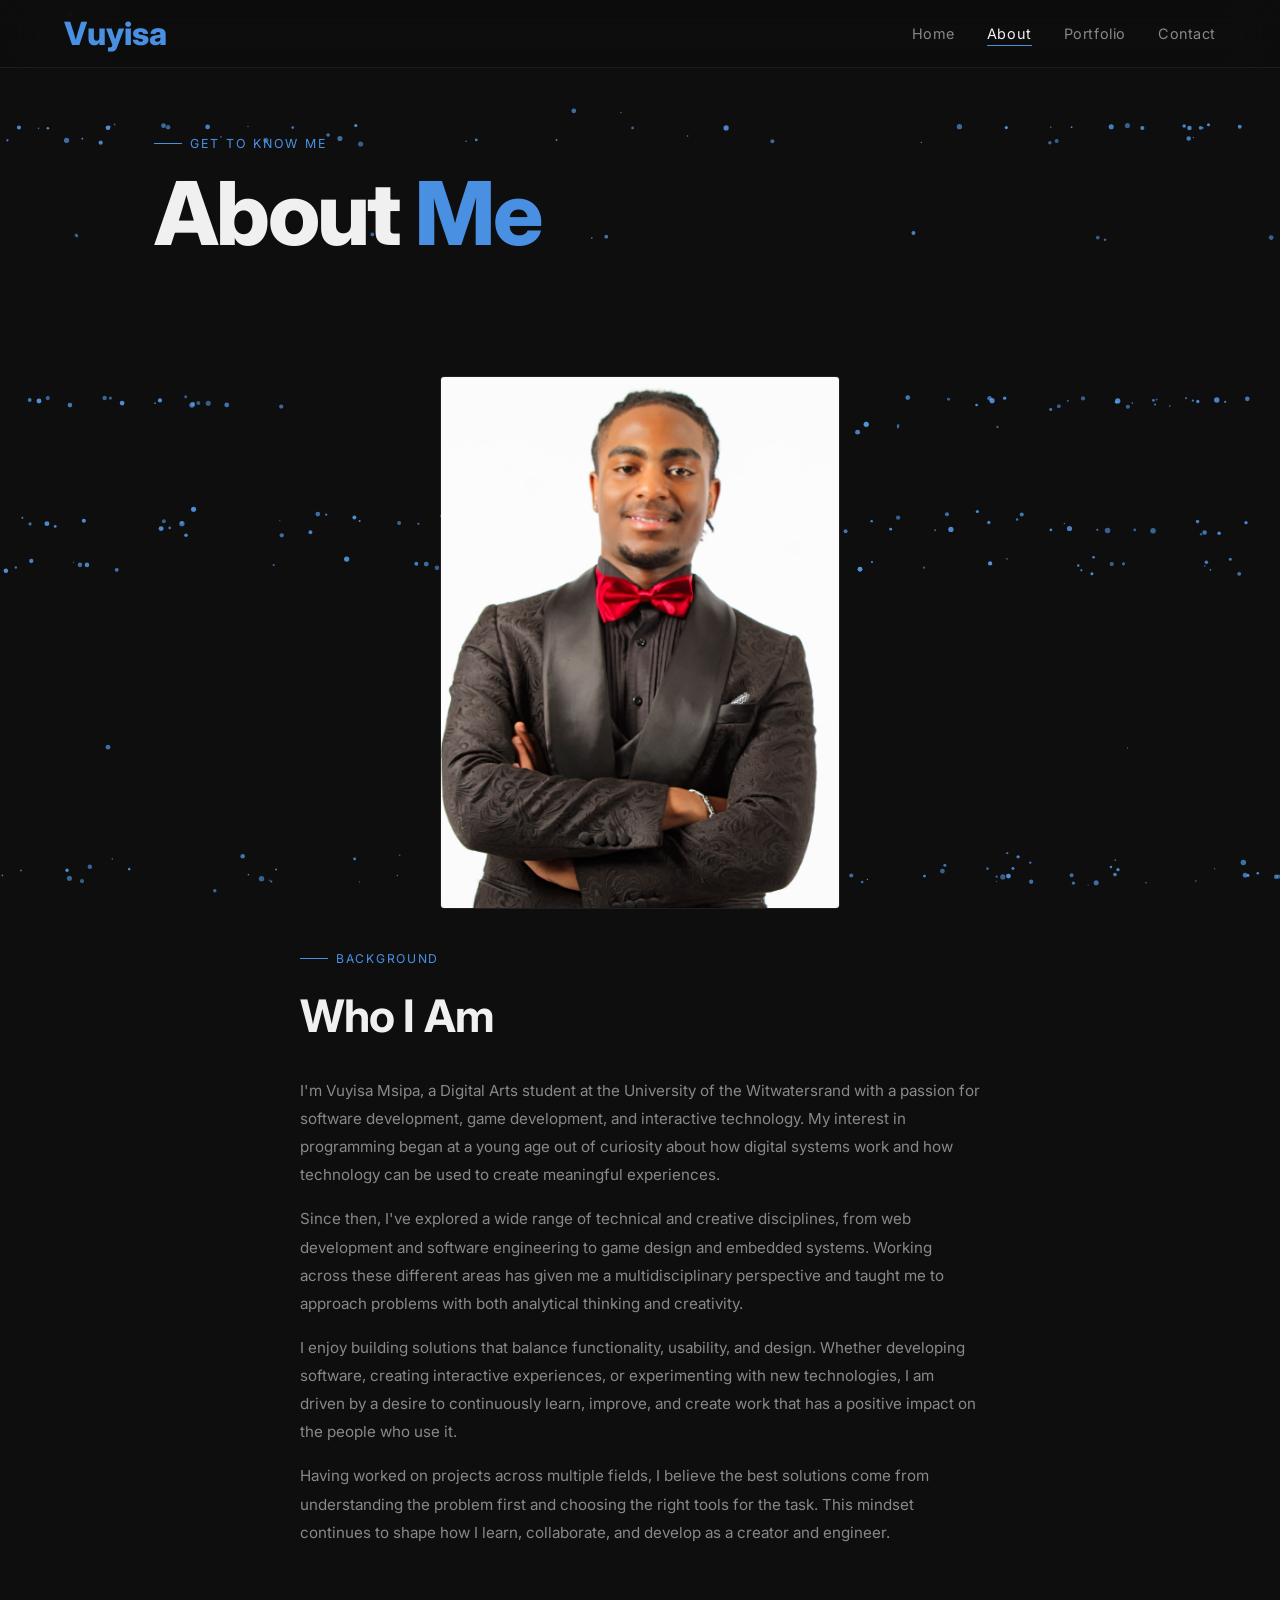
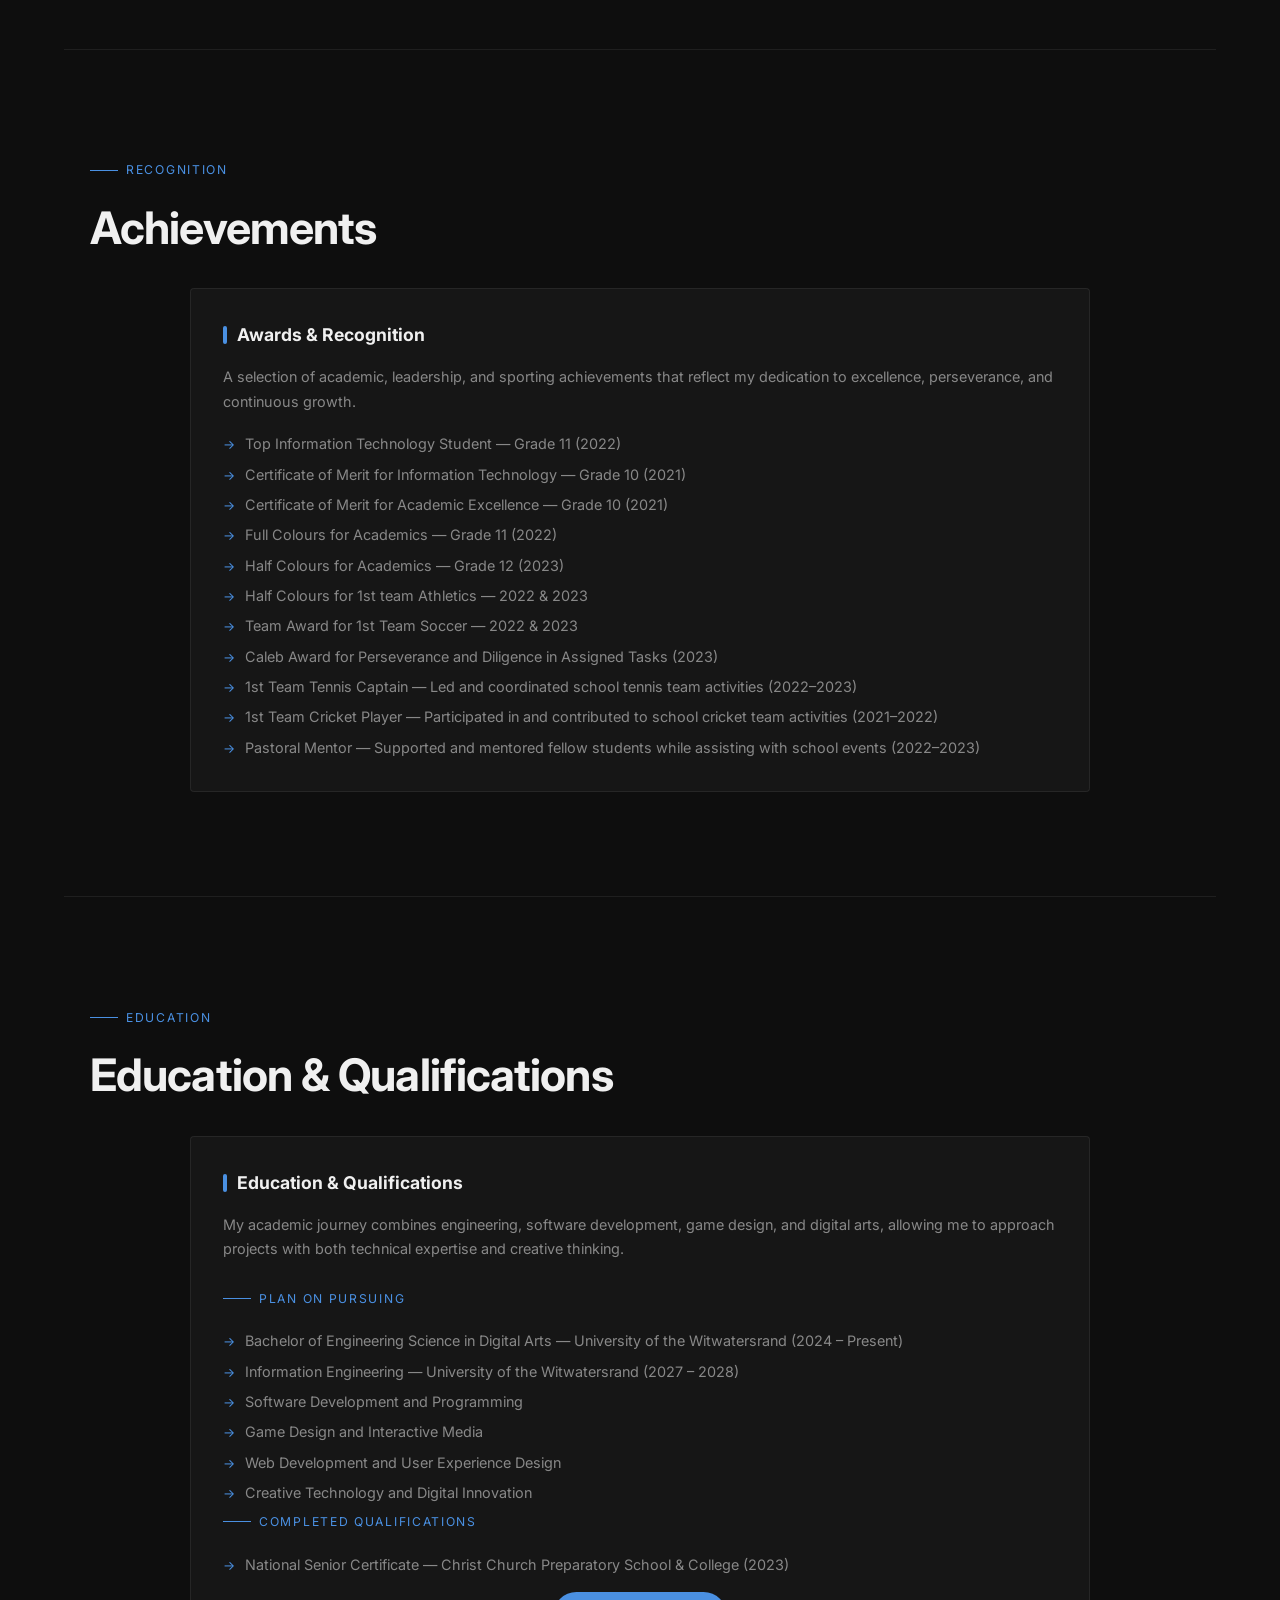
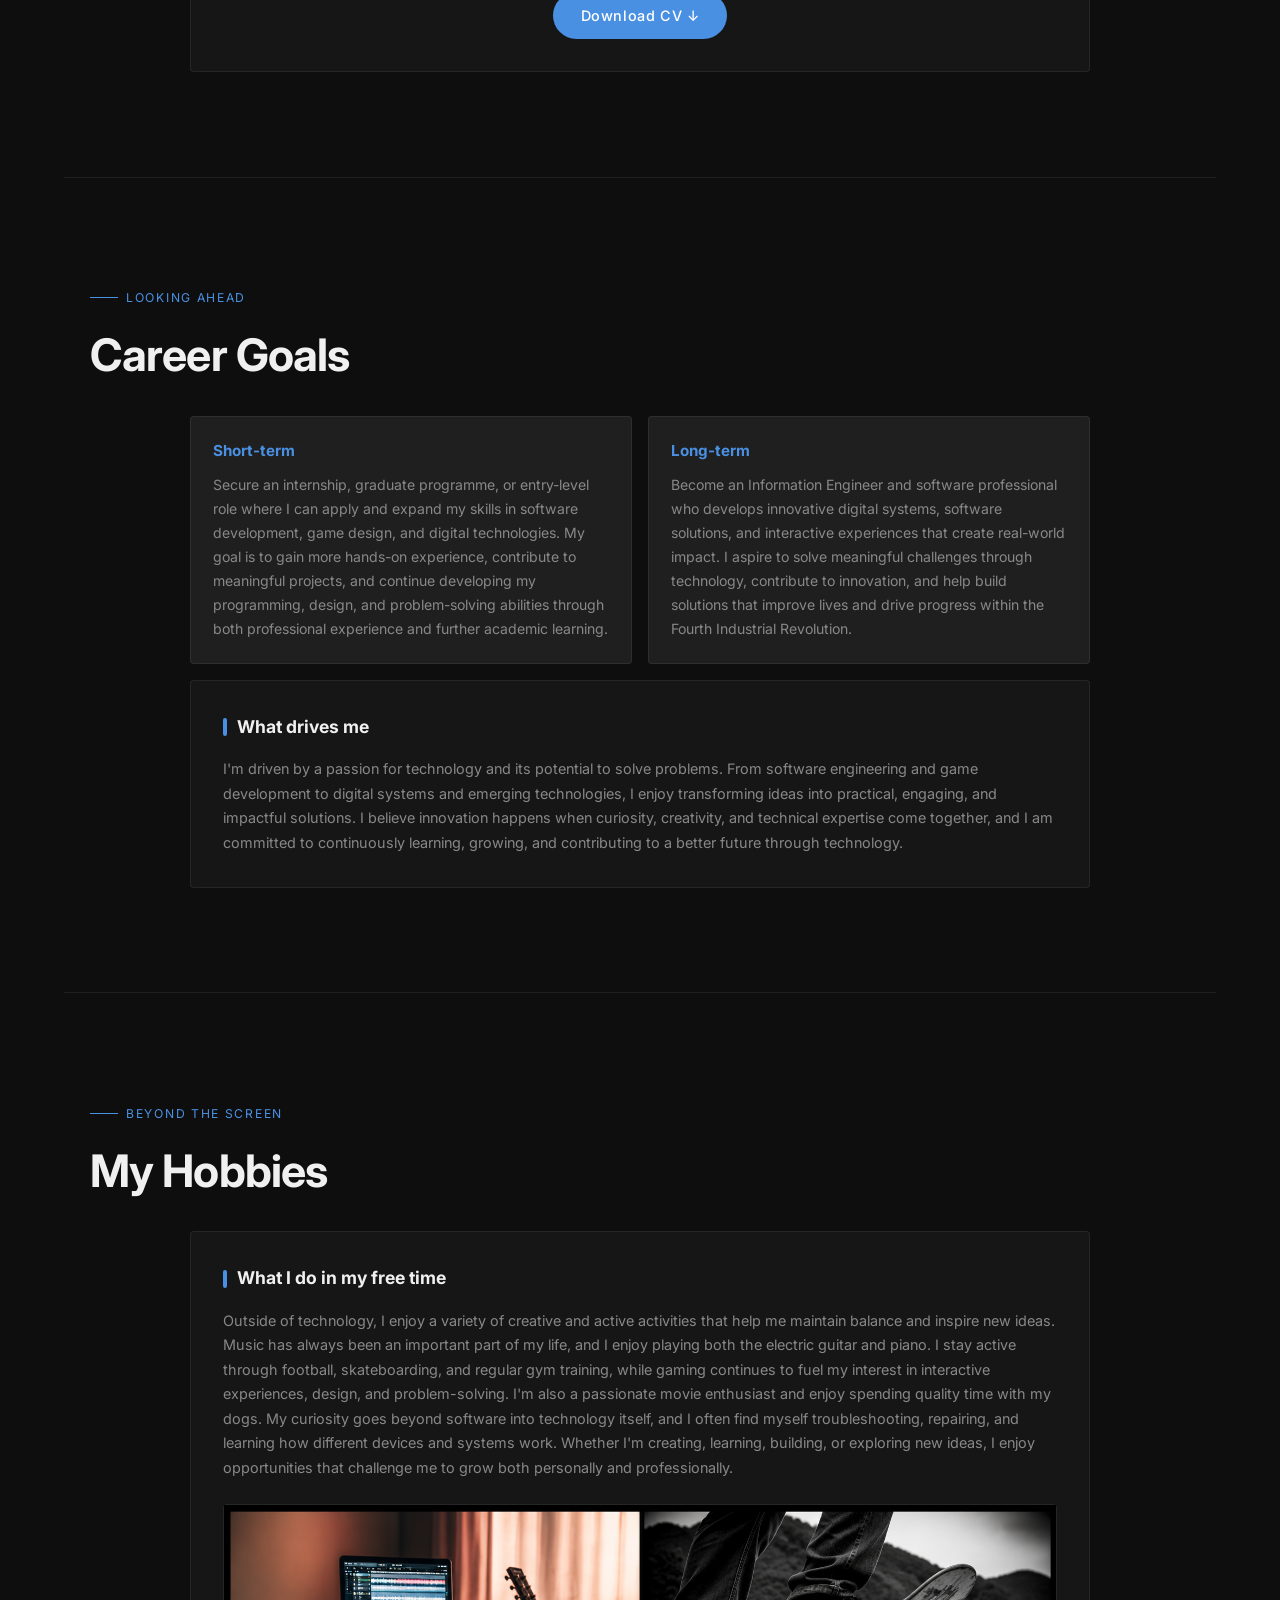
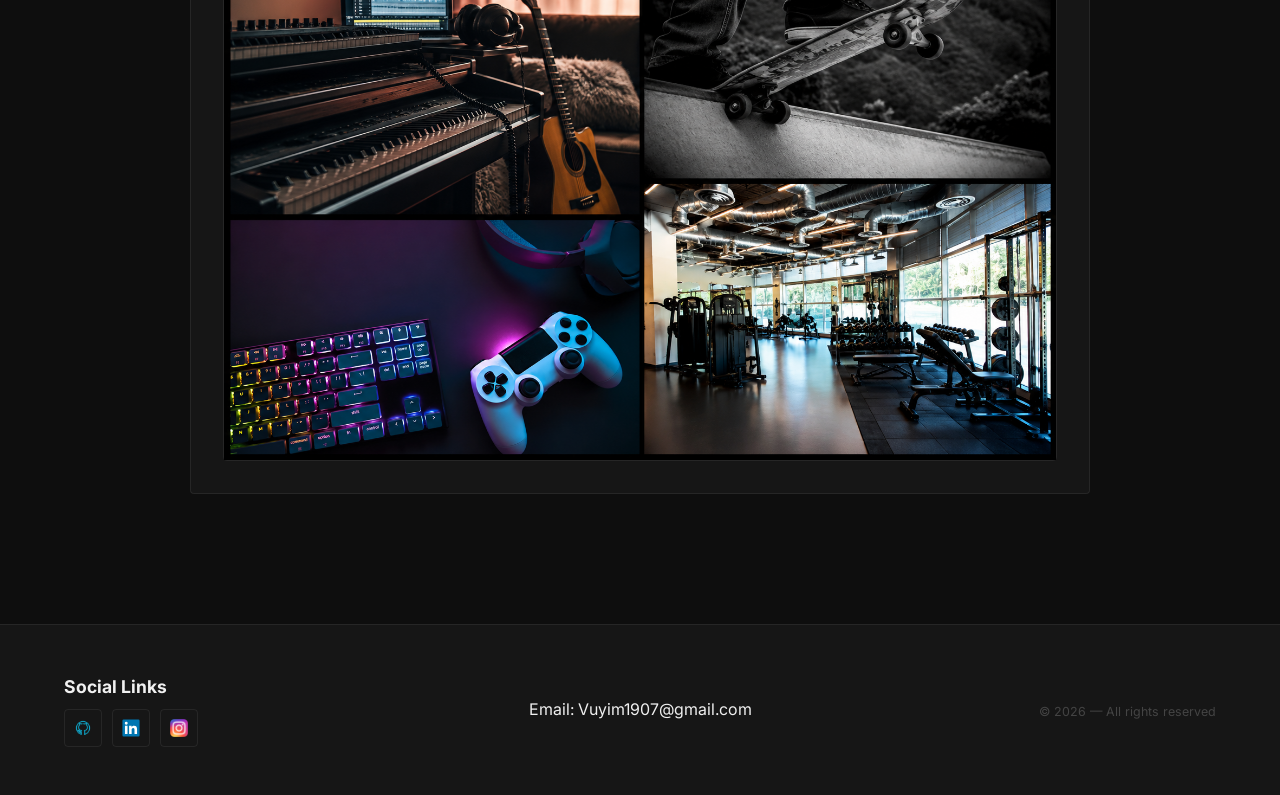
==== commit 53080ae3: "clean up" ====
--- a/about.html
+++ b/about.html
@@ -4,7 +4,7 @@
   <meta charset="UTF-8">
   <meta name="viewport" content="width=device-width, initial-scale=1.0">
   <meta name="description" content="About Vuyisa Msipa — background, achievements, education, career goals, and hobbies.">
-  <title>About | Vuyisa Msipa</title>
+  <title>VM - About</title>
   <link rel="preconnect" href="https://fonts.googleapis.com">
   <link rel="preconnect" href="https://fonts.gstatic.com" crossorigin>
   <link href="https://fonts.googleapis.com/css2?family=Inter:wght@300;400;500;600;700;800&display=swap" rel="stylesheet">
--- a/CSS/main.css
+++ b/CSS/main.css
@@ -29,10 +29,8 @@
 .ring-wrapper { position: relative; width: 200px; height: 200px; display: flex; justify-content: center; align-items: center; margin-bottom: 30px; }
 .ring         { position: absolute; inset: 0; border-radius: 50%; animation: shiny-ring 2s linear infinite; }
 
-/* Fixed background layer — same family as #loader */
 #particle-canvas { position: fixed; top: 0; left: 0; width: 100vw; height: 100vh; display: block; z-index: -1; pointer-events: none; }
 
-/* Site-wide scroll-reveal utility — document-state class toggled on every page */
 .reveal         { opacity: 0; transform: translateY(28px); transition: opacity .6s, transform .6s; }
 .reveal.visible { opacity: 1; transform: none; }
 
--- a/CSS/components.css
+++ b/CSS/components.css
@@ -60,9 +60,21 @@
 
 
 /*Images & Profile Visuals*/
-.intro-img { border-radius: 4px; overflow: hidden; border: 1px solid var(--border); }
-.intro-img img { width: 100%; height: 320px; object-fit: cover; object-position: center; display: block; }
-
+.intro-img {
+  border-radius: 4px;
+  overflow: hidden;
+  border: 1px solid var(--border);
+  max-width: 400px;
+  margin: 0 auto;
+  aspect-ratio: 3/4;
+}
+.intro-img img {
+  width: 100%;
+  height: 100%;
+  object-fit: cover;
+  object-position: 50% 5%;
+  display: block;
+}
 .hobbies-img { border-radius: 4px; border: 1px solid var(--border); margin-top: 1.5rem; }
 .hobbies-img img { width: 100%; height: 100%; display: block; transition: filter .4s; }
 
@@ -75,7 +87,15 @@
   content: ''; position: absolute; inset: -24px; border-radius: 50%;
   border: 1px solid var(--accent-tint); animation: pulse 3s 1s ease-in-out infinite;
 }
-.photo-frame img { width: 100%; height: 100%; object-fit: cover; object-position: center; border-radius: 50%; border: 3px solid var(--surface2); }
+
+.photo-frame img {
+  width: 100%; height: 100%;
+  object-fit: cover;
+  object-position: 50% 10%;   /* shows face + torso, crops feet */
+  border-radius: 50%;
+  border: 3px solid var(--surface2);
+}
+
 @keyframes pulse {
   0%, 100%{ transform: scale(1);    opacity: 1; }
   50%{ transform: scale(1.04); opacity: .6; }
@@ -213,7 +233,6 @@
   0%, 100% { transform: translateX(-50%) translateY(0); }
   50%       { transform: translateX(-50%) translateY(6px); }
 }
-
 
 /*Utilities*/
 .text-accent  { color: var(--accent); }
--- a/CSS/nav_and_foot.css
+++ b/CSS/nav_and_foot.css
@@ -117,7 +117,7 @@
 }
 
 
-/*FOOTER */
+/*Footer*/
 footer { 
   background: var(--section-area-bg); 
   border-top: 1px solid var(--border); 
